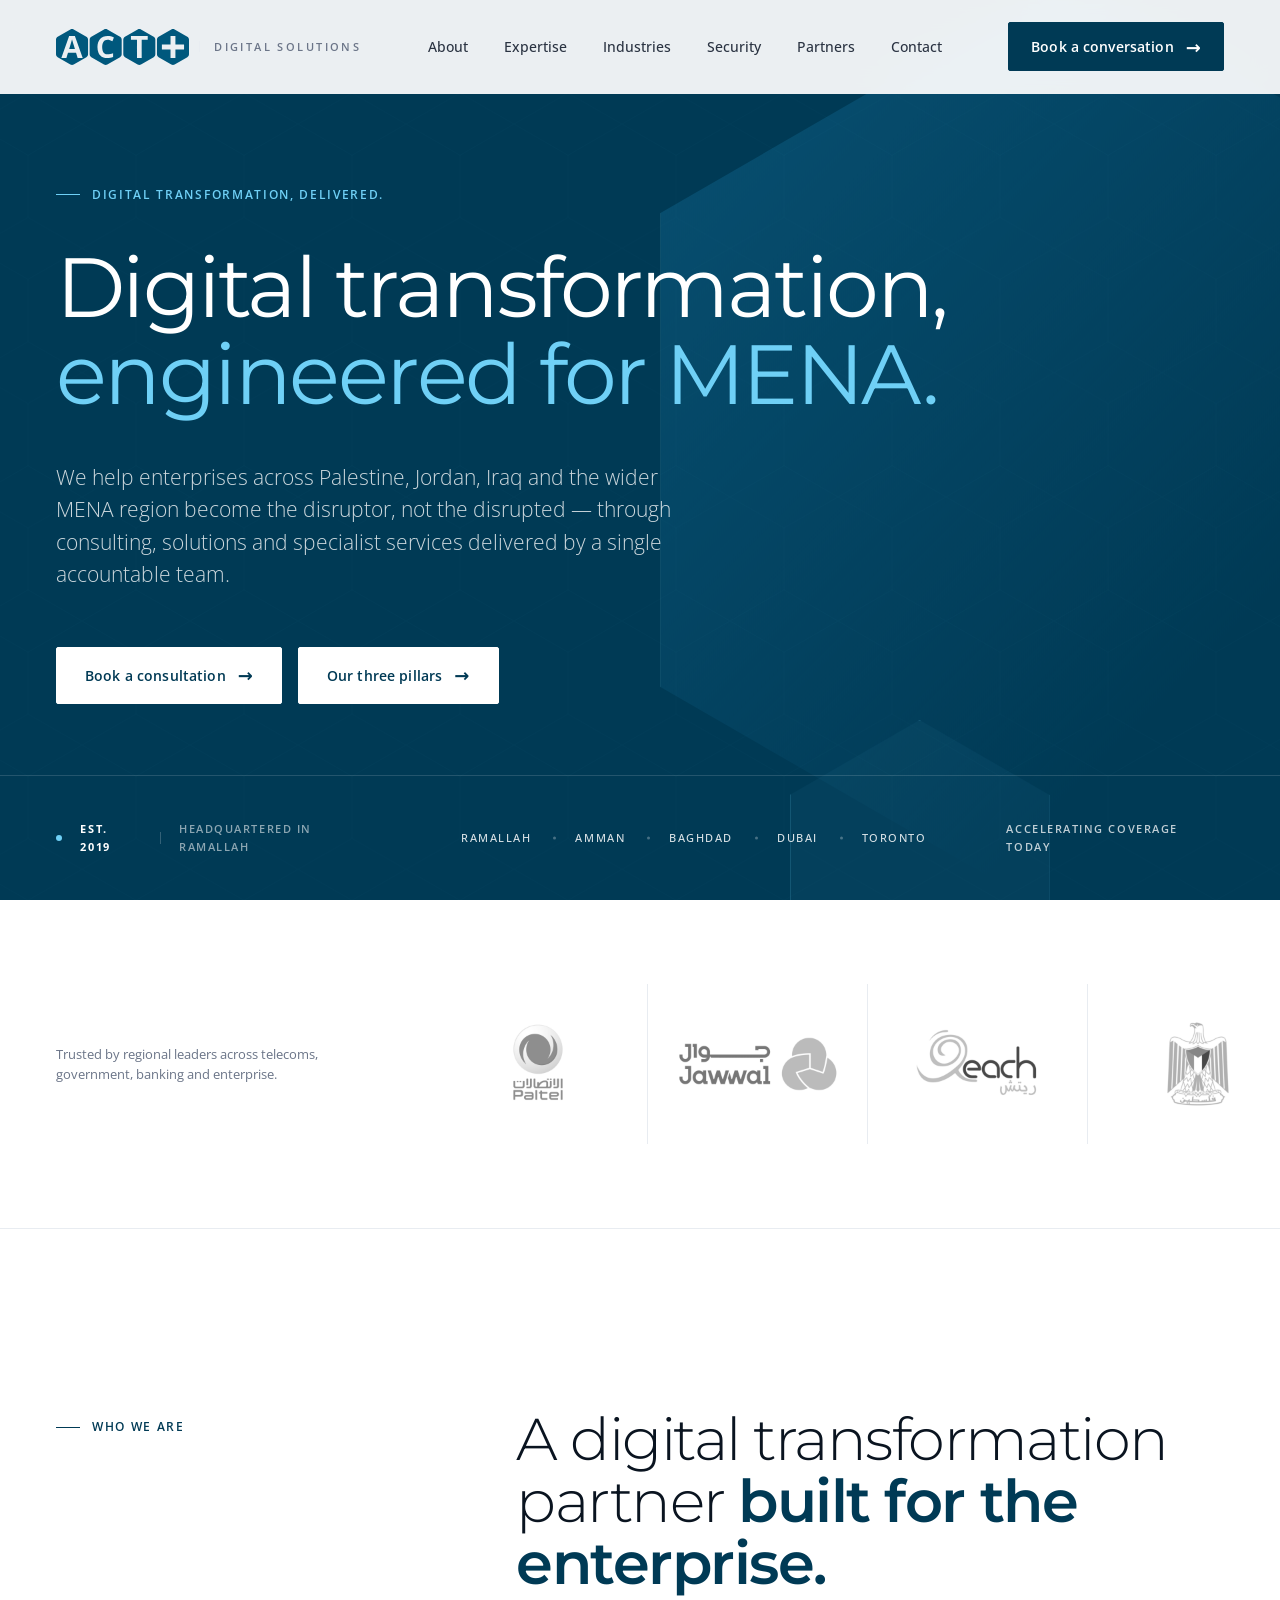
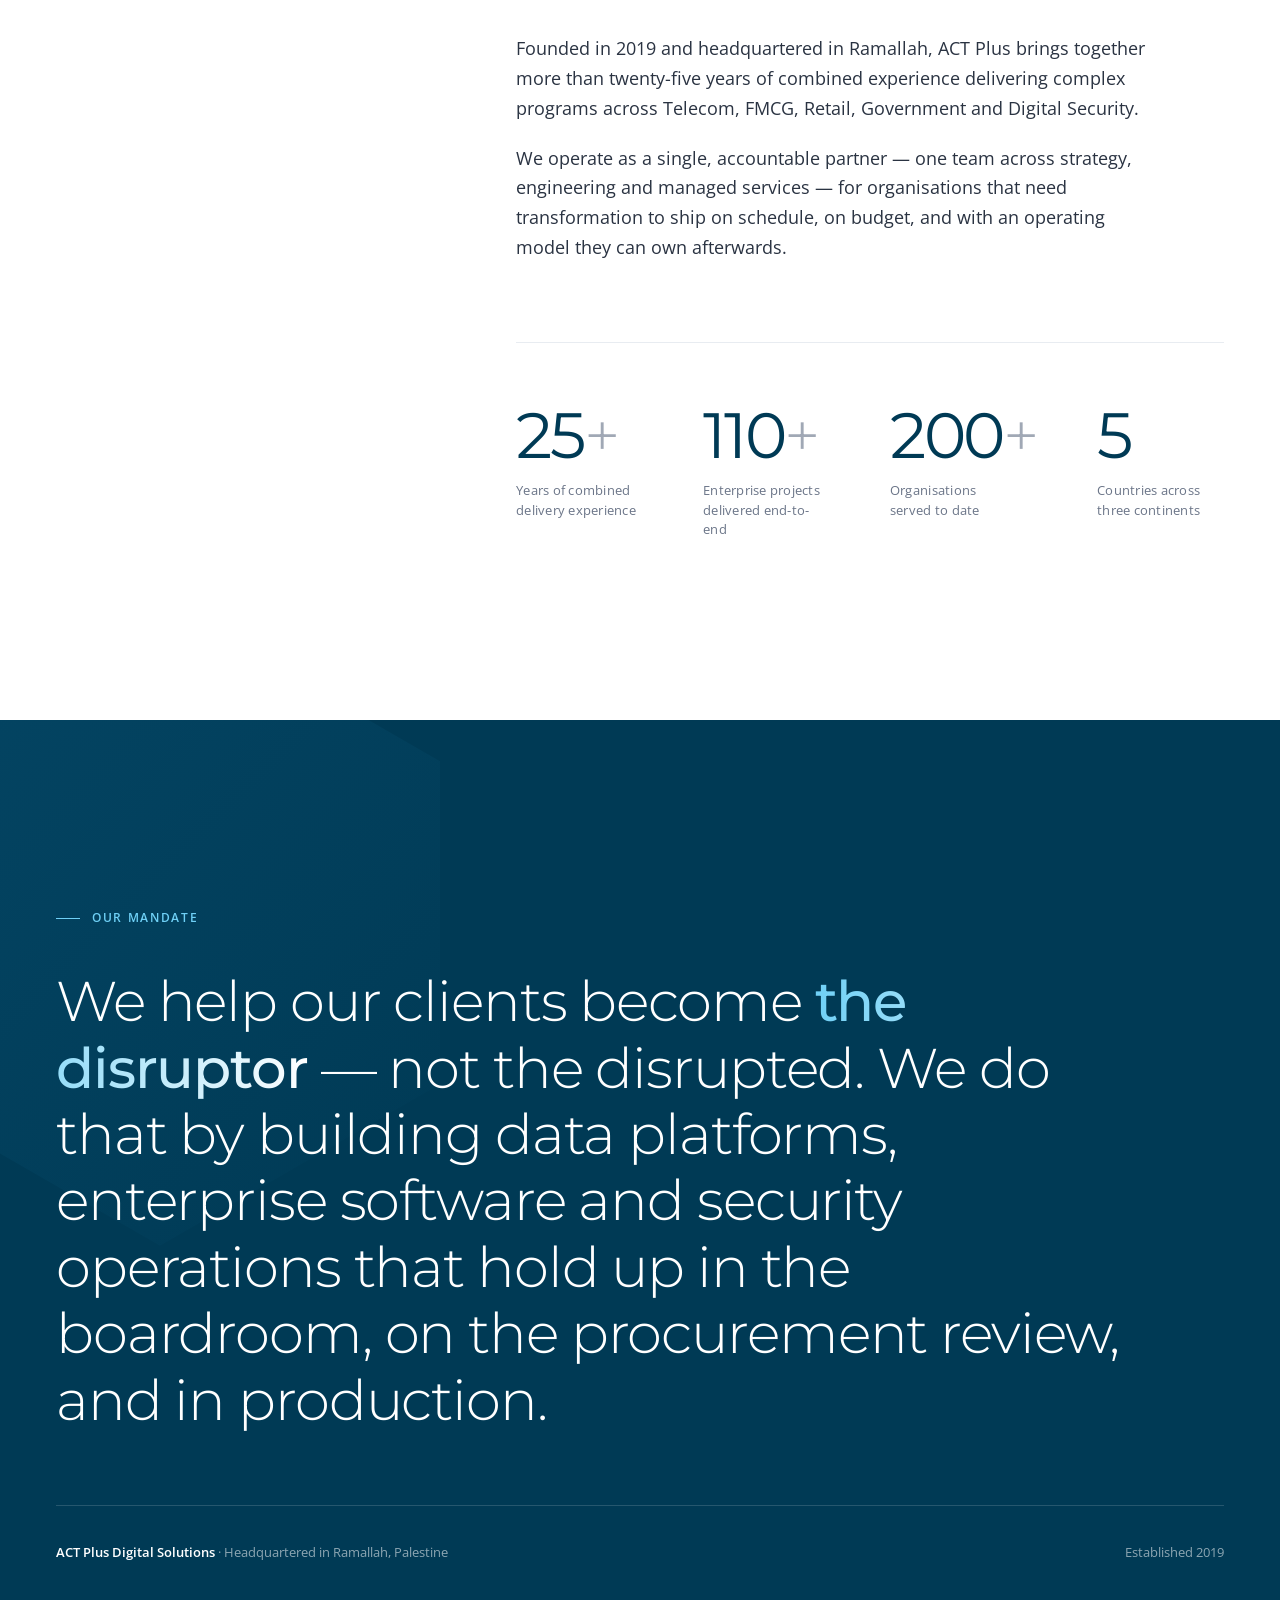
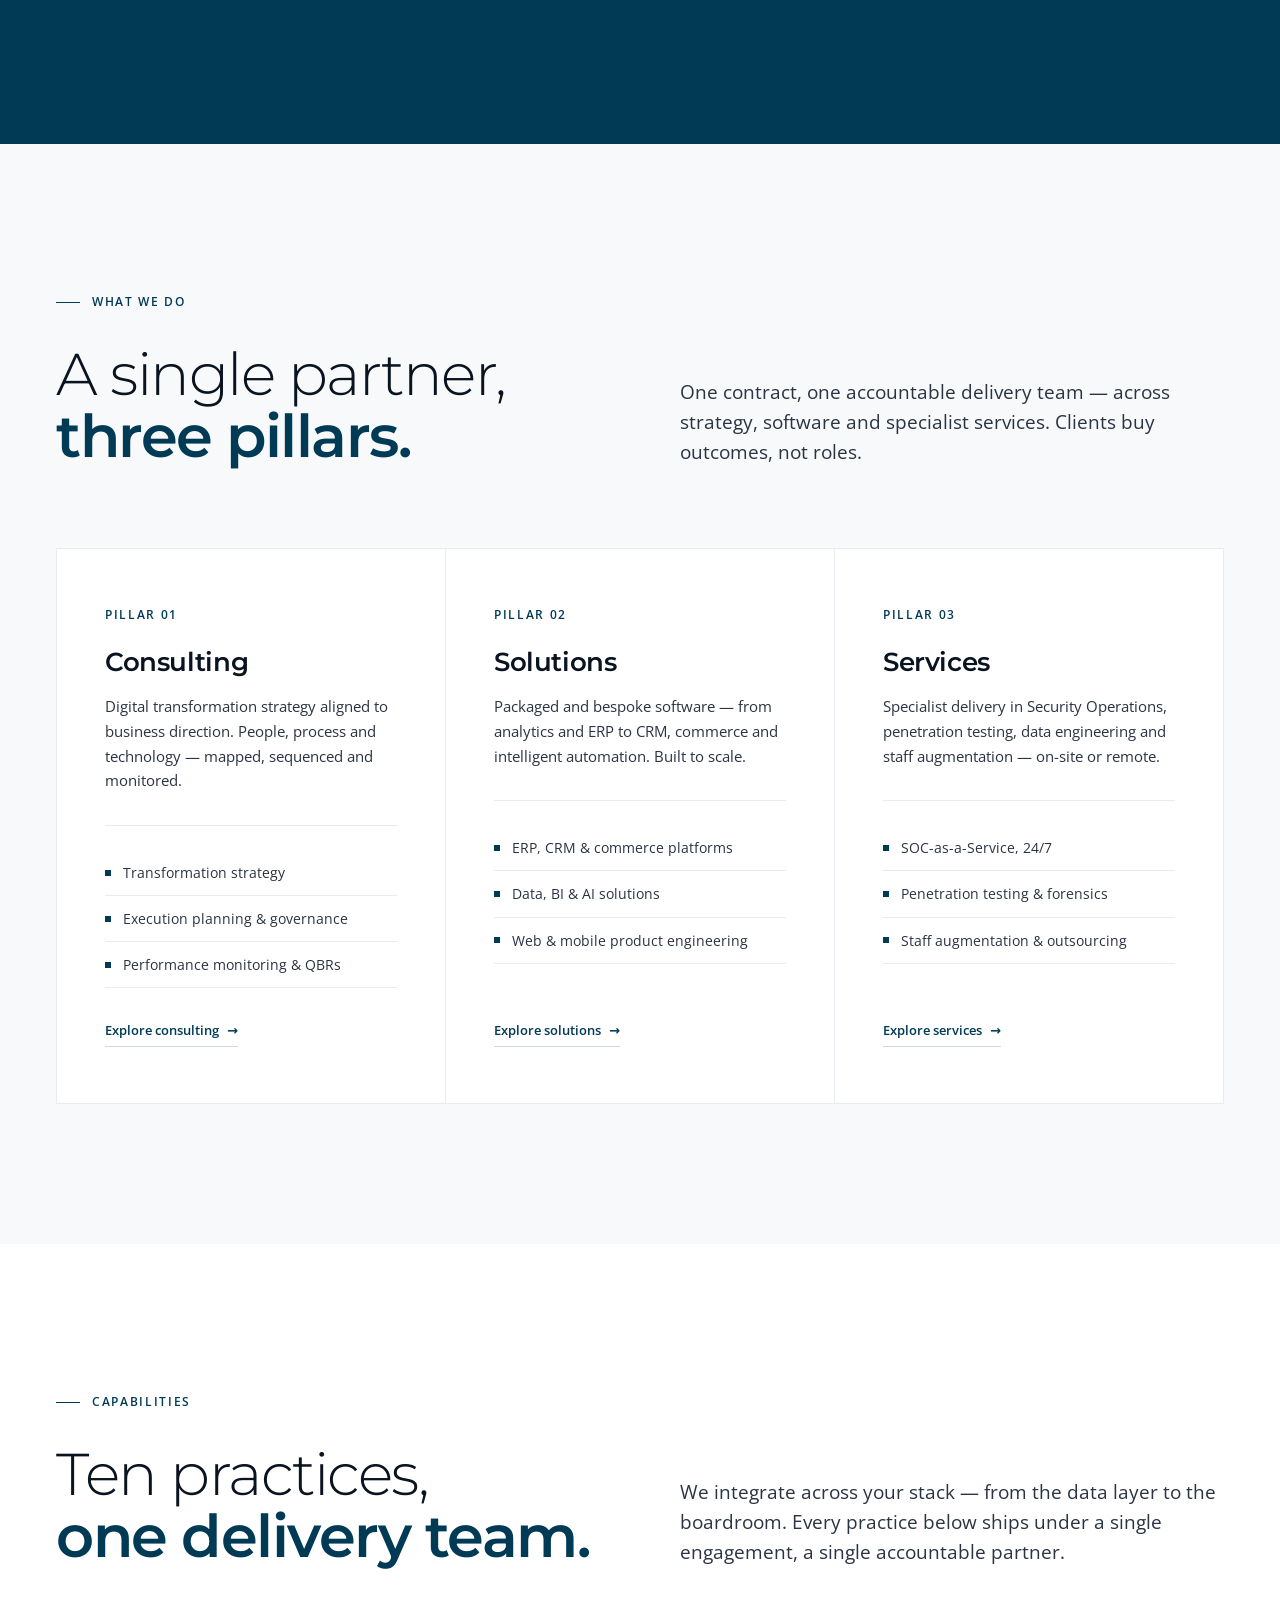
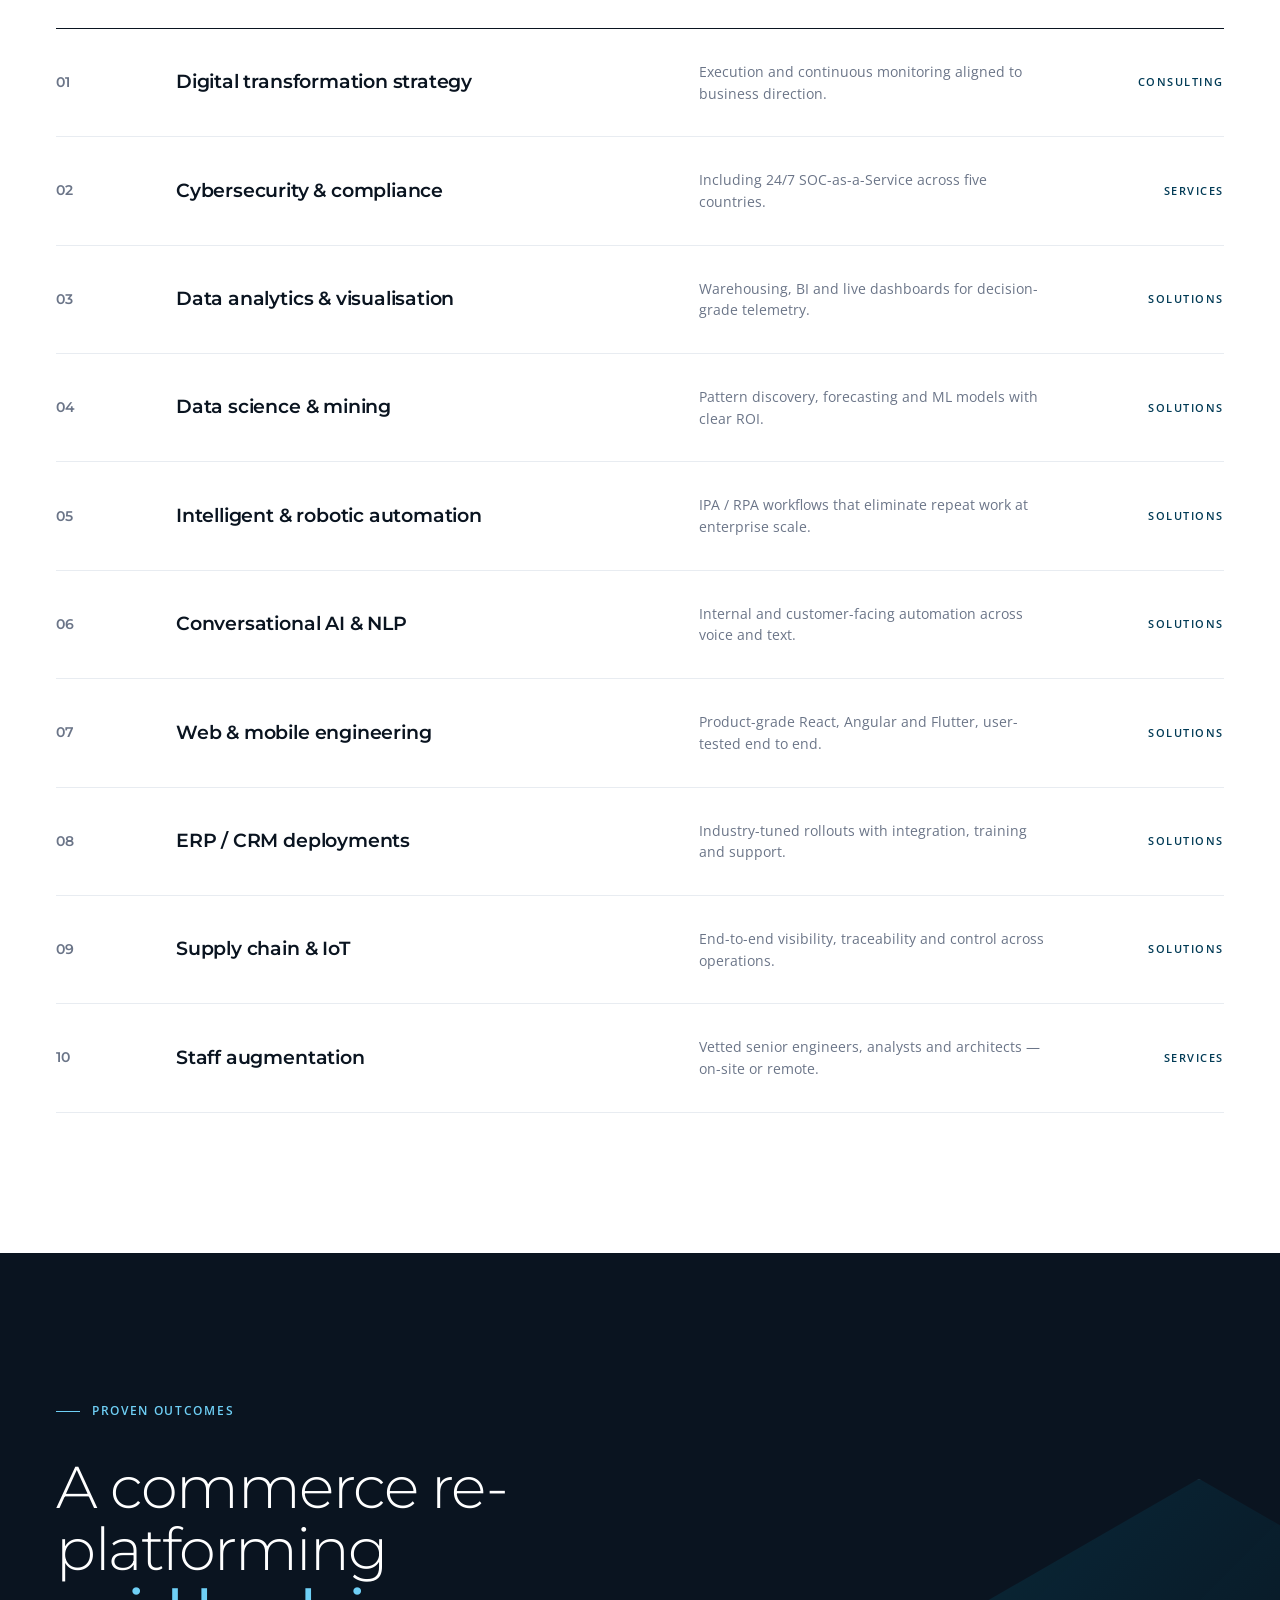
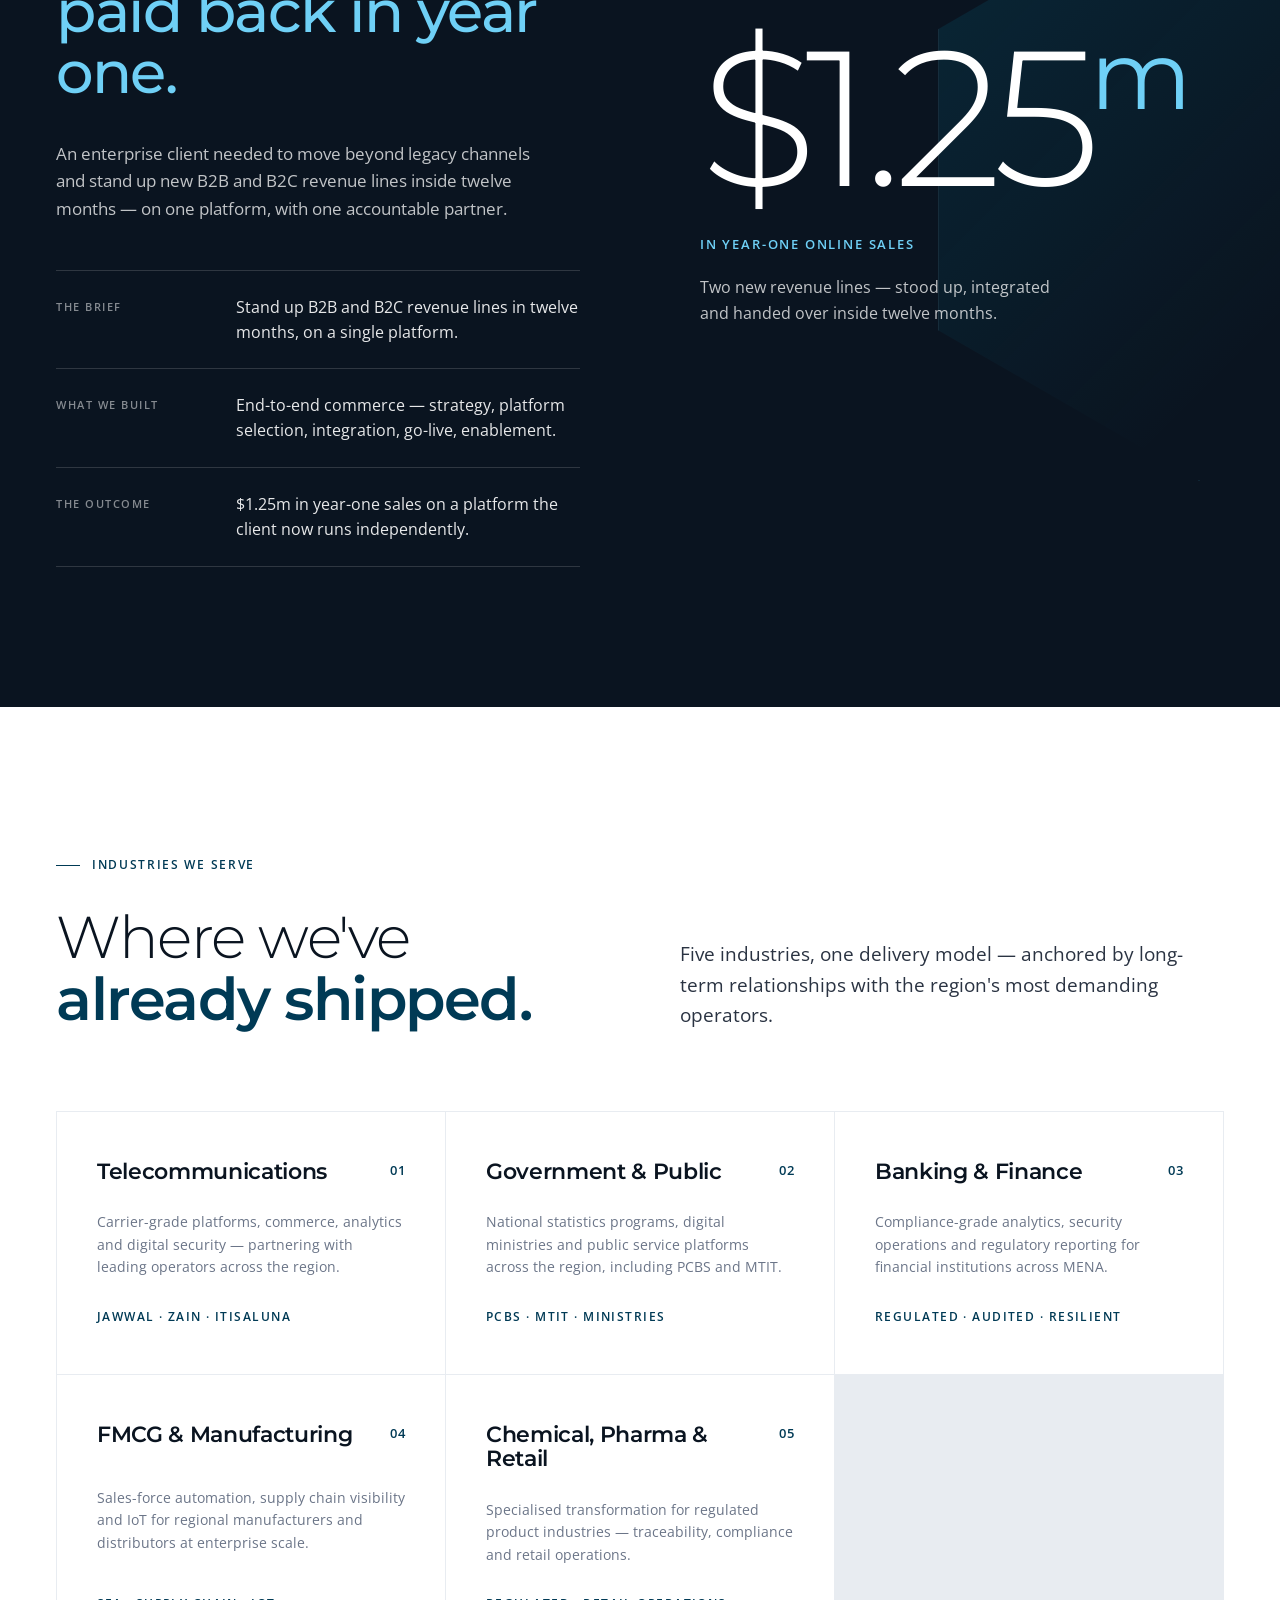
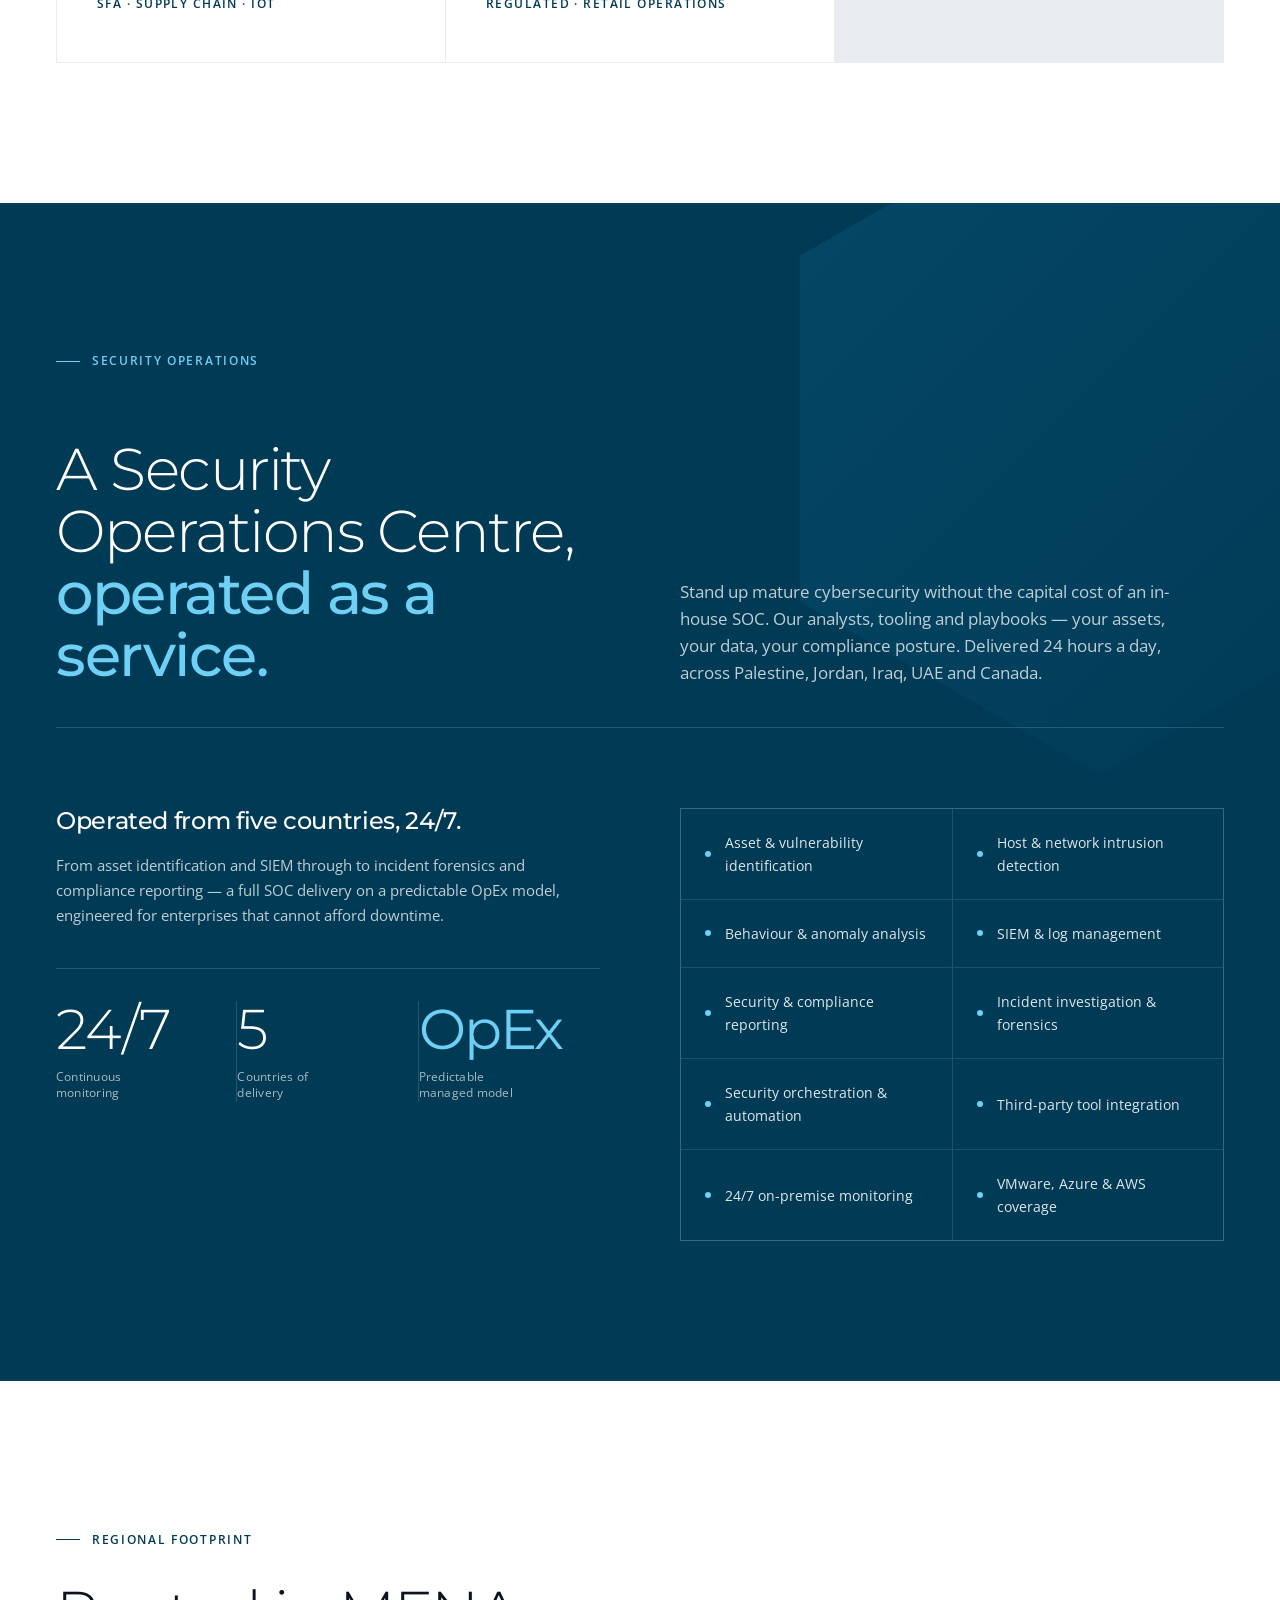
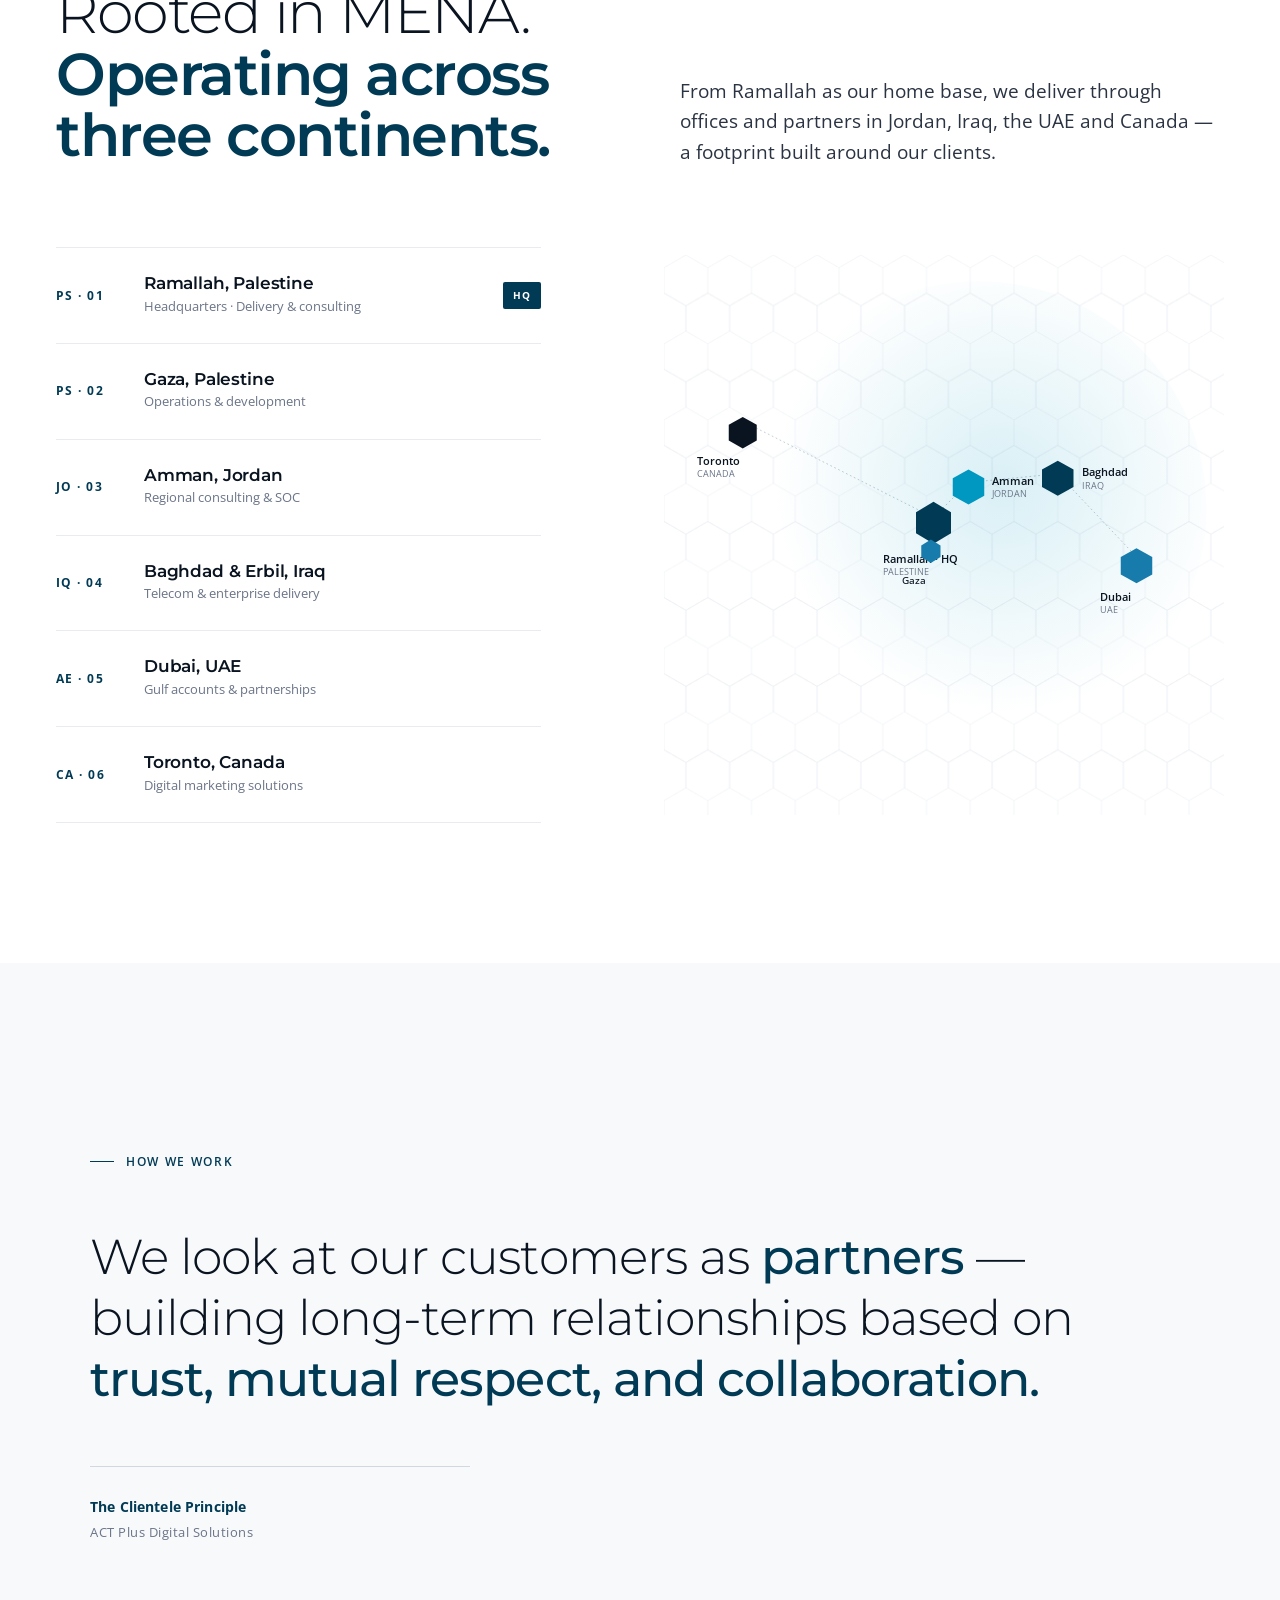
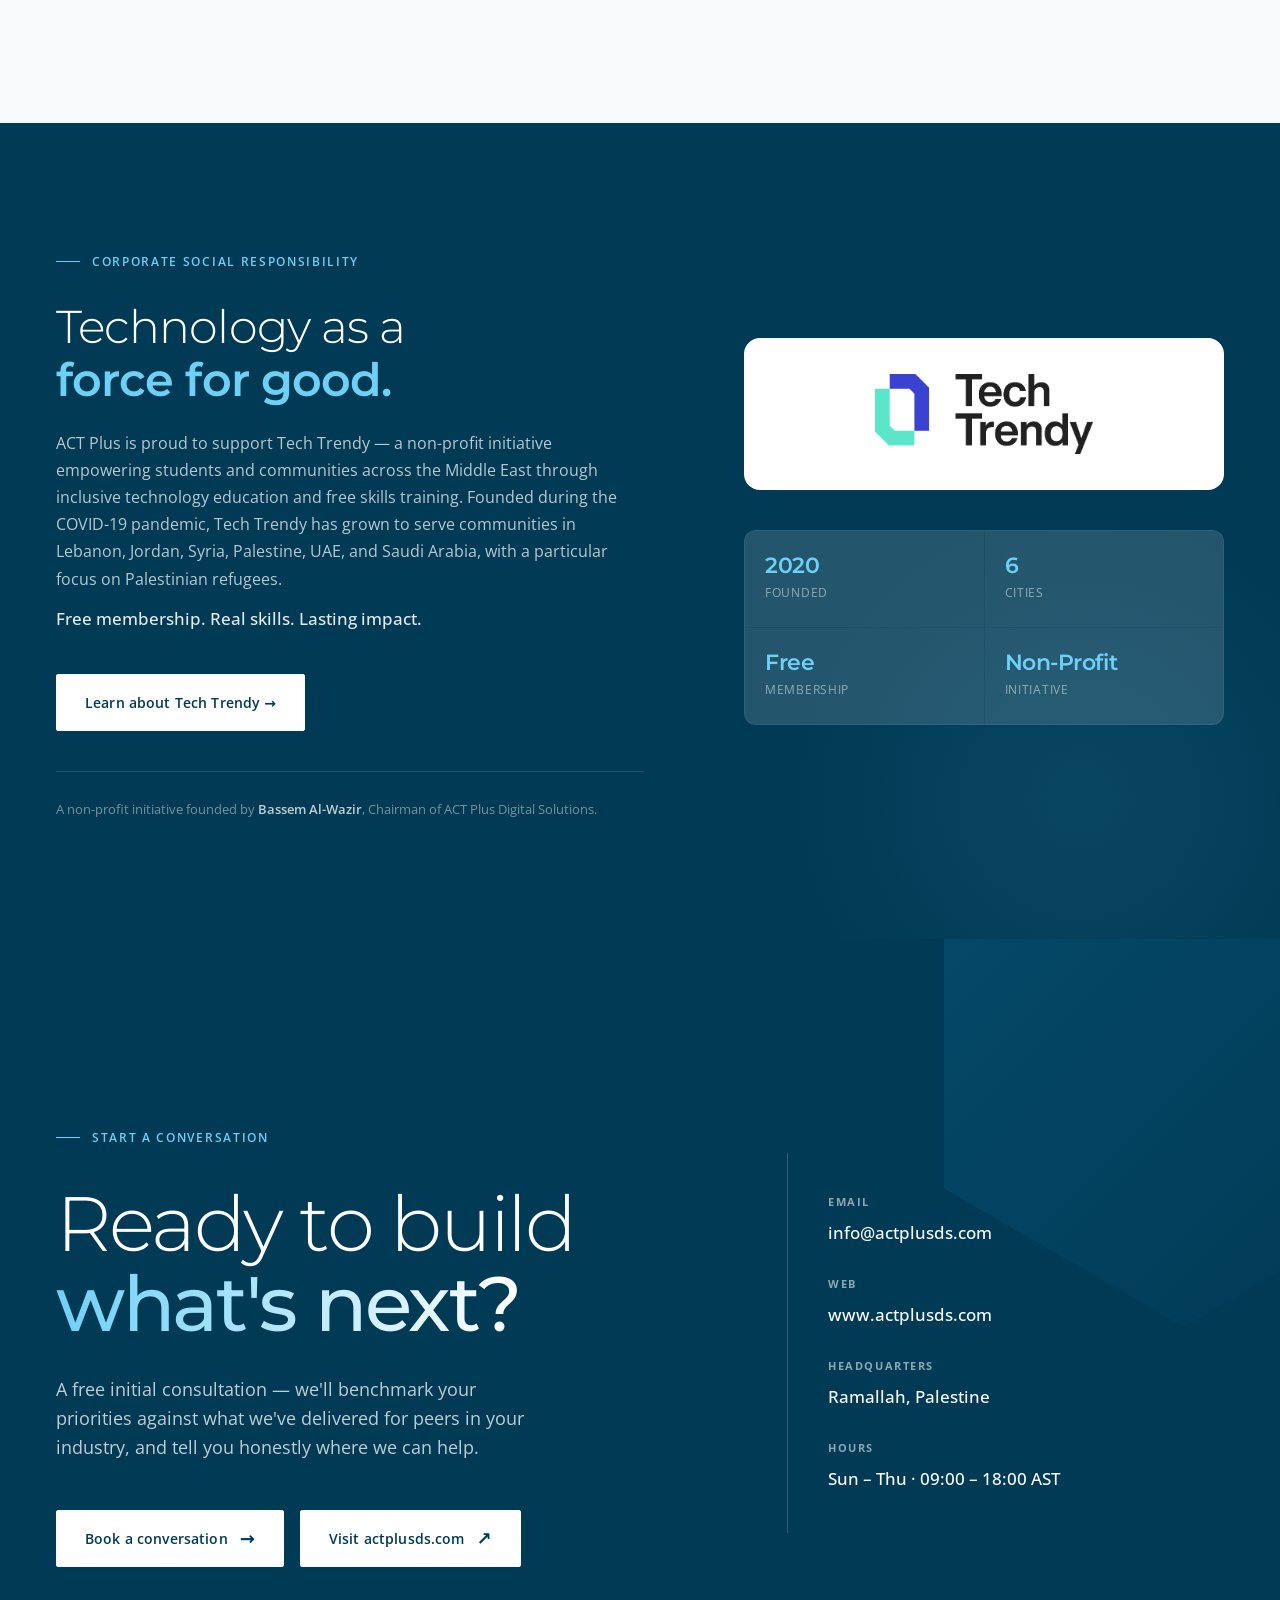
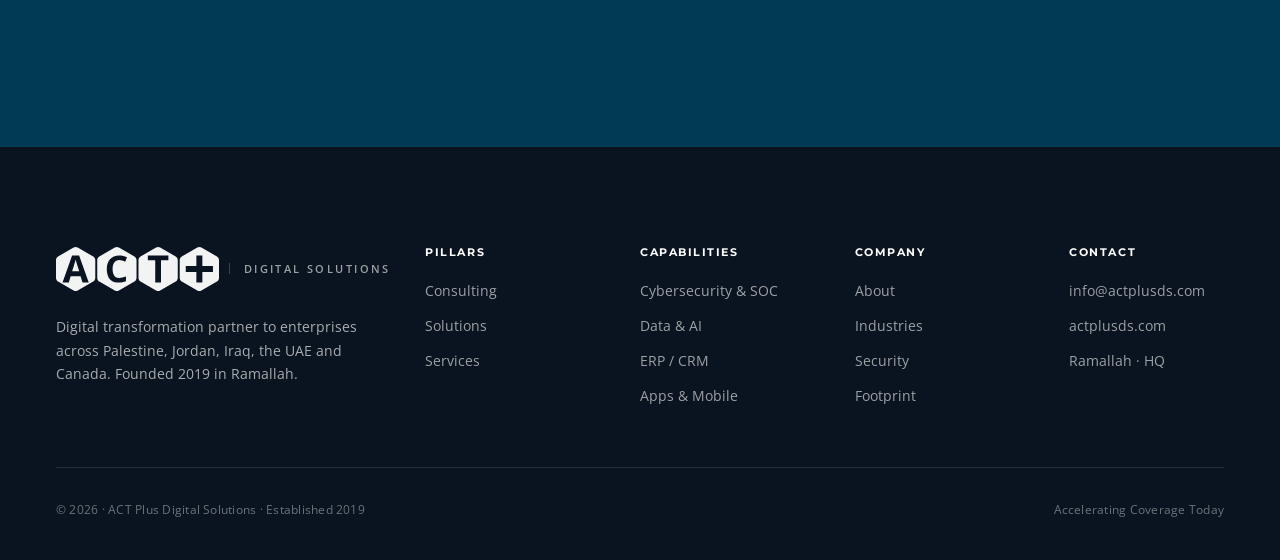
==== index.html @ f994882d "feat: client logos carousel overhaul + Tech Trendy CSR section - Replaced all SVG client logos with " ====
<!DOCTYPE html>
<html lang="en">
<head>
<meta charset="UTF-8" />
<meta name="viewport" content="width=device-width, initial-scale=1.0" />
<title>ACT Plus Digital Solutions — Enterprise Digital Transformation Partner | MENA</title>
<meta name="description" content="ACT Plus Digital Solutions is an enterprise digital transformation partner headquartered in Ramallah — delivering IT strategy, engineering, cybersecurity and managed services across Palestine, Jordan, Iraq, UAE and the wider MENA region." />
<meta name="keywords" content="digital transformation partner MENA, IT consulting Palestine, digital transformation UAE, digital transformation Jordan, IT consulting Middle East, software development Palestine, enterprise IT consulting MENA, cybersecurity SOC MENA, ACT Plus Digital Solutions, Ramallah IT company" />
<meta name="author" content="ACT Plus Digital Solutions" />
<meta name="robots" content="index, follow" />
<meta name="theme-color" content="#003A55" />
<meta name="geo.region" content="PS" />
<meta name="geo.placename" content="Ramallah, Palestine" />
<link rel="canonical" href="https://actplusds.com/" />
<link rel="alternate" hreflang="en" href="https://actplusds.com/" />

<!-- Open Graph -->
<meta property="og:type" content="website" />
<meta property="og:url" content="https://actplusds.com/" />
<meta property="og:site_name" content="ACT Plus Digital Solutions" />
<meta property="og:title" content="ACT Plus Digital Solutions — Enterprise Digital Transformation Partner" />
<meta property="og:description" content="One accountable partner for strategy, engineering and managed IT — serving enterprise clients across Palestine, Jordan, Iraq, UAE and MENA from our Ramallah headquarters." />
<meta property="og:image" content="https://actplusds.com/assets/act-plus-logo.png" />
<meta property="og:image:width" content="1200" />
<meta property="og:image:height" content="630" />
<meta property="og:locale" content="en_US" />

<!-- Twitter Card -->
<meta name="twitter:card" content="summary_large_image" />
<meta name="twitter:title" content="ACT Plus Digital Solutions — Enterprise Digital Transformation Partner" />
<meta name="twitter:description" content="One accountable partner for strategy, engineering and managed IT — serving enterprise clients across MENA from Ramallah." />
<meta name="twitter:image" content="https://actplusds.com/assets/act-plus-logo.png" />

<!-- Structured Data -->
<script type="application/ld+json">
{
  "@context": "https://schema.org",
  "@type": "Organization",
  "name": "ACT Plus Digital Solutions",
  "url": "https://actplusds.com",
  "logo": "https://actplusds.com/assets/act-plus-logo.png",
  "description": "Enterprise digital transformation partner headquartered in Ramallah, Palestine — delivering IT strategy, engineering, cybersecurity and managed services across MENA.",
  "foundingLocation": {
    "@type": "Place",
    "name": "Ramallah, Palestine"
  },
  "areaServed": ["Palestine", "Jordan", "Iraq", "United Arab Emirates", "Saudi Arabia", "Egypt", "MENA"],
  "address": {
    "@type": "PostalAddress",
    "addressLocality": "Ramallah",
    "addressCountry": "PS"
  },
  "contactPoint": {
    "@type": "ContactPoint",
    "contactType": "sales",
    "email": "info@actplusds.com"
  },
  "sameAs": [
    "https://www.linkedin.com/company/act-plus-digital-solutions"
  ]
}
</script>

<link rel="preconnect" href="https://fonts.googleapis.com">
<link rel="preconnect" href="https://fonts.gstatic.com" crossorigin>
<link rel="stylesheet" href="https://fonts.googleapis.com/css2?family=Open+Sans:ital,wght@0,300..700;1,300..700&family=Montserrat:wght@300;400;500;600;700&display=swap">
<style>
:root {
  /* ACT Plus palette — deep navy dominant */
  --deep-sea:    #003A55;   /* darker, more enterprise */
  --deep-sea-2:  #00587d;
  --majestic:    #177cac;
  --trust:       #0097c0;
  --innovate:    #6fd0f6;
  --midnight:    #0A1420;
  --green:       #66FF33;

  --ink:    #0A1420;
  --ink-2:  #2A3342;
  --ink-3:  #6B7588;
  --ink-4:  #A0A8B5;
  --line:   #E8ECF1;
  --line-2: #D2D8E0;
  --bg:     #FFFFFF;
  --bg-2:   #F7F9FB;

  --font-sans:    'Open Sans', -apple-system, system-ui, sans-serif;
  --font-display: 'Montserrat', 'Open Sans', sans-serif;

  --max-w: 1360px;
  --gutter: 56px;
  --ease: cubic-bezier(0.22, 1, 0.36, 1);
}

* { box-sizing: border-box; margin: 0; padding: 0; }
html { scroll-behavior: smooth; }
body {
  background: var(--bg); color: var(--ink);
  font-family: var(--font-sans); font-size: 16px; line-height: 1.65;
  -webkit-font-smoothing: antialiased; -moz-osx-font-smoothing: grayscale;
  overflow-x: hidden; font-weight: 400;
}
a { color: inherit; text-decoration: none; }
img { display: block; max-width: 100%; }
button { font: inherit; color: inherit; background: none; border: 0; cursor: pointer; }
::selection { background: var(--deep-sea); color: #fff; }

h1, h2, h3, h4, h5 {
  font-family: var(--font-display); color: var(--ink);
  letter-spacing: -0.02em; line-height: 1.08; font-weight: 500;
}
h1 { font-size: clamp(56px, 6.6vw, 104px); font-weight: 400; letter-spacing: -0.03em; line-height: 1.02; }
h2 { font-size: clamp(40px, 4.6vw, 72px); font-weight: 400; letter-spacing: -0.025em; line-height: 1.05; }
h3 { font-size: clamp(22px, 2vw, 30px); font-weight: 600; letter-spacing: -0.015em; }
h4 { font-size: 17px; font-weight: 600; letter-spacing: -0.01em; }
p { color: var(--ink-2); }

.lede { font-size: 19px; line-height: 1.6; color: var(--ink-2); font-weight: 400; max-width: 620px; }
.muted { color: var(--ink-3); }

.eyebrow {
  font-size: 12px; font-weight: 600; letter-spacing: 0.14em;
  text-transform: uppercase; color: var(--deep-sea);
  display: inline-flex; align-items: center; gap: 12px;
}
.eyebrow::before {
  content: ''; width: 24px; height: 1px; background: var(--deep-sea);
}

section { padding: 140px var(--gutter); }
.container { max-width: var(--max-w); margin: 0 auto; }
.rule { max-width: var(--max-w); margin: 0 auto; border-top: 1px solid var(--line); }

/* Hex utility — subtle accent only */
.hex { clip-path: polygon(50% 0%, 100% 25%, 100% 75%, 50% 100%, 0% 75%, 0% 25%); }

/* ============ BUTTONS ============ */
.btn {
  display: inline-flex; align-items: center; gap: 12px;
  padding: 16px 28px; font-size: 14px; font-weight: 600;
  background: var(--deep-sea); color: #fff;
  border: 1px solid var(--deep-sea);
  letter-spacing: 0.01em;
  white-space: nowrap; flex-shrink: 0;
  transition: all 280ms var(--ease);
  border-radius: 2px;
}
.btn:hover { background: var(--midnight); border-color: var(--midnight); }
.btn .ar { transition: transform 240ms var(--ease); font-size: 18px; line-height: 0; }
.btn:hover .ar { transform: translateX(4px); }

.btn-light { background: transparent; color: #fff; border-color: rgba(255,255,255,0.35); }
.btn-light:hover { background: #fff; color: var(--deep-sea); border-color: #fff; }

.btn-ghost { background: transparent; color: var(--ink); border-color: var(--line-2); }
.btn-ghost:hover { background: var(--ink); color: #fff; border-color: var(--ink); }

.link { font-size: 14px; font-weight: 600; color: var(--deep-sea); display: inline-flex; align-items: center; gap: 8px; border-bottom: 1px solid transparent; padding-bottom: 2px; transition: border-color 240ms; }
.link:hover { border-bottom-color: var(--deep-sea); }
.link .ar { transition: transform 240ms var(--ease); }
.link:hover .ar { transform: translateX(3px); }

/* ============ LOGO (full) ============ */
.logo { display: inline-flex; align-items: center; gap: 14px; text-decoration: none; }
.logo-full { height: 36px; width: auto; display: block; }
.logo-wordmark {
  font-family: 'Open Sans', sans-serif;
  font-size: 11px;
  font-weight: 600;
  letter-spacing: 0.22em;
  text-transform: uppercase;
  color: var(--ink-3);
  padding-left: 14px;
  border-left: 1px solid var(--line);
  line-height: 1;
  white-space: nowrap;
}
.logo-full--footer { height: 44px; filter: brightness(0) invert(1); opacity: 0.95; }
.logo-wordmark--footer { color: rgba(255,255,255,0.6); border-left-color: rgba(255,255,255,0.2); }

/* ============ HERO MEANING (brand line) ============ */
.hero-meaning {
  margin-top: 88px; padding-top: 32px;
  border-top: 1px solid rgba(255,255,255,0.15);
  display: grid; grid-template-columns: repeat(3, 1fr); gap: 48px;
  max-width: 980px;
}
.hm-col { display: flex; flex-direction: column; gap: 10px; }
.hm-k {
  font-family: var(--font-display); font-weight: 600;
  font-size: 22px; letter-spacing: -0.01em;
  color: var(--innovate);
}
.hm-v {
  font-size: 13px; line-height: 1.55;
  color: rgba(255,255,255,0.7);
}

/* ============ NAV ============ */
.nav {
  position: fixed; top: 0; inset-inline: 0; z-index: 100;
  padding: 22px var(--gutter);
  display: flex; align-items: center; justify-content: space-between;
  background: rgba(255,255,255,0.92);
  backdrop-filter: blur(14px) saturate(1.2);
  border-bottom: 1px solid transparent;
  transition: all 300ms var(--ease);
}
.nav.scrolled { border-bottom-color: var(--line); background: rgba(255,255,255,0.97); }
.logo { display: flex; align-items: center; gap: 10px; }
.logo-hex {
  width: 32px; height: 37px;
  background: var(--deep-sea); color: #fff;
  display: flex; align-items: center; justify-content: center;
  font-family: var(--font-display); font-weight: 700; font-size: 13px;
}
.logo-word { font-family: var(--font-display); font-weight: 700; font-size: 18px; letter-spacing: -0.015em; color: var(--ink); }
.logo-word em { font-style: normal; color: var(--trust); font-weight: 400; }
.nav-links { display: flex; align-items: center; gap: 36px; }
.nav-links a { font-size: 14px; color: var(--ink-2); font-weight: 500; position: relative; padding: 4px 0; transition: color 200ms; }
.nav-links a:hover { color: var(--deep-sea); }

/* ============ HERO ============ */
.hero {
  min-height: 100vh;
  padding: 160px var(--gutter) 180px;
  background: var(--deep-sea); color: #fff;
  position: relative; overflow: hidden;
  display: flex; flex-direction: column; justify-content: center;
}
.hero-bg { position: absolute; inset: 0; pointer-events: none; opacity: 0.6; }
.hero-hex-accent {
  position: absolute; right: -200px; top: 50%; transform: translateY(-50%);
  width: 820px; height: 947px;
  clip-path: polygon(50% 0%, 100% 25%, 100% 75%, 50% 100%, 0% 75%, 0% 25%);
  background: linear-gradient(135deg, rgba(23,124,172,0.35), rgba(0,88,125,0) 70%);
  border: 1px solid rgba(111,208,246,0.12);
}
.hero-hex-accent-2 {
  position: absolute; right: 18%; bottom: -120px;
  width: 260px; height: 300px;
  clip-path: polygon(50% 0%, 100% 25%, 100% 75%, 50% 100%, 0% 75%, 0% 25%);
  background: rgba(111,208,246,0.04);
  border: 1px solid rgba(111,208,246,0.15);
}
.hero-container {
  max-width: var(--max-w); margin: 0 auto; width: 100%;
  position: relative; z-index: 2;
}
.hero h1 { color: #fff; max-width: 1080px; }
.hero h1 em { font-style: normal; color: var(--innovate); font-weight: 400; }
.hero .eyebrow { color: var(--innovate); margin-bottom: 40px; }
.hero .eyebrow::before { background: var(--innovate); }

.hero-lede {
  margin-top: 44px;
  font-size: 21px; line-height: 1.55;
  color: rgba(255,255,255,0.8); max-width: 640px;
  font-weight: 300;
}
.hero-ctas { display: flex; gap: 16px; margin-top: 56px; flex-wrap: wrap; }
.hero-ctas .btn { background: #fff; color: var(--deep-sea); border-color: #fff; }
.hero-ctas .btn:hover { background: var(--innovate); color: var(--midnight); border-color: var(--innovate); }

.hero-footer {
  position: absolute; bottom: 0; left: 0; right: 0;
  padding: 44px var(--gutter);
  border-top: 1px solid rgba(255,255,255,0.14);
  display: grid; grid-template-columns: auto 1fr auto; gap: 80px; align-items: center;
  font-size: 12px; color: rgba(255,255,255,0.55);
  z-index: 2;
  letter-spacing: 0.02em;
}
.hero-footer .hf-est {
  display: flex; align-items: center; gap: 18px;
  text-transform: uppercase; letter-spacing: 0.14em; font-weight: 600;
  font-size: 11px;
}
.hero-footer .hf-est .dot { width: 6px; height: 6px; background: var(--innovate); border-radius: 50%; flex-shrink: 0; }
.hero-footer .hf-est strong { color: #fff; font-weight: 700; letter-spacing: 0.16em; }
.hero-footer .hf-est .sep { width: 1px; height: 12px; background: rgba(255,255,255,0.2); }
.hero-footer .hf-locs {
  display: flex; justify-content: center; gap: 44px; font-weight: 500;
  text-transform: uppercase; letter-spacing: 0.14em; font-size: 11px;
}
.hero-footer .hf-locs span { color: rgba(255,255,255,0.85); position: relative; }
.hero-footer .hf-locs span + span::before {
  content: ''; position: absolute; left: -22px; top: 50%;
  width: 3px; height: 3px; border-radius: 50%;
  background: rgba(255,255,255,0.28); transform: translateY(-50%);
}
.hero-footer .hf-tag {
  font-size: 11px; text-transform: uppercase; letter-spacing: 0.14em; font-weight: 600;
  color: rgba(255,255,255,0.75);
}

/* ============ PROOF STRIP (client logos carousel) ============ */
.proof { padding: 84px 0; background: var(--bg); border-bottom: 1px solid var(--line); overflow: hidden; }
.proof-inner { max-width: var(--max-w); margin: 0 auto; display: grid; grid-template-columns: 300px 1fr; gap: 72px; align-items: center; padding-left: var(--gutter); }
.proof-label { font-size: 13px; color: var(--ink-3); line-height: 1.55; }
.proof-track-wrap { position: relative; overflow: hidden; padding-right: var(--gutter); -webkit-mask-image: linear-gradient(90deg, transparent, #000 4%, #000 96%, transparent); mask-image: linear-gradient(90deg, transparent, #000 4%, #000 96%, transparent); }
.proof-track { display: flex; gap: 0; align-items: center; width: max-content; animation: proofScroll 50s linear infinite; }
.proof-track:hover { animation-play-state: paused; }
.proof-slot {
  flex-shrink: 0;
  display: flex; align-items: center; justify-content: center;
  width: 220px; height: 160px;
  border-right: 1px solid var(--line);
}
.proof-slot img {
  max-height: 100px; max-width: 160px;
  width: auto; object-fit: contain;
  filter: grayscale(1) opacity(0.72);
  transition: filter 350ms ease;
}
.proof-slot:hover img { filter: grayscale(0) opacity(1); }
@keyframes proofScroll {
  from { transform: translateX(0); }
  to   { transform: translateX(-50%); }
}
@media (prefers-reduced-motion: reduce) {
  .proof-track { animation: none; }
}

/* ============ TECH TRENDY CSR ============ */
.tt-csr {
  background: var(--deep-sea);
  padding: 120px var(--gutter);
  position: relative;
  overflow: hidden;
}
.tt-csr::before {
  content: ''; position: absolute; bottom: -160px; right: -100px;
  width: 600px; height: 600px; border-radius: 50%;
  background: radial-gradient(circle, rgba(111,208,246,0.08), transparent 70%);
  pointer-events: none;
}
.tt-inner {
  max-width: var(--max-w); margin: 0 auto;
  display: grid; grid-template-columns: 1fr 480px; gap: 100px; align-items: center;
}
.tt-eyebrow { color: var(--innovate); }
.tt-eyebrow::before { background: var(--innovate); }
.tt-headline {
  font-family: var(--font-display); font-weight: 300;
  font-size: clamp(32px, 3.6vw, 58px); line-height: 1.15;
  letter-spacing: -0.02em; color: #fff; margin-top: 28px;
}
.tt-headline strong { font-weight: 600; color: var(--innovate); }
.tt-body {
  margin-top: 24px; font-size: 16px; line-height: 1.7;
  color: rgba(255,255,255,0.72); max-width: 580px;
}
.tt-body + .tt-body { margin-top: 12px; color: rgba(255,255,255,0.9); font-weight: 500; font-size: 17px; }
.tt-actions { margin-top: 40px; }
.tt-btn { background: #fff; color: var(--deep-sea); border-color: #fff; }
.tt-btn:hover { background: var(--innovate); border-color: var(--innovate); color: var(--deep-sea); }
.tt-sig {
  margin-top: 40px; padding-top: 28px;
  border-top: 1px solid rgba(255,255,255,0.12);
  font-size: 13px; color: rgba(255,255,255,0.45); line-height: 1.5;
}
.tt-sig strong { color: rgba(255,255,255,0.75); font-weight: 600; }
.tt-right { display: flex; flex-direction: column; gap: 40px; }
.tt-logo-wrap {
  background: #fff; border-radius: 16px;
  padding: 36px 40px; display: flex; align-items: center; justify-content: center;
}
.tt-logo { max-height: 80px; width: auto; display: block; }
.tt-stats {
  display: grid; grid-template-columns: 1fr 1fr; gap: 1px;
  background: rgba(255,255,255,0.1); border: 1px solid rgba(255,255,255,0.1); border-radius: 12px; overflow: hidden;
}
.tt-stat {
  background: rgba(255,255,255,0.04);
  padding: 24px 20px; display: flex; flex-direction: column; gap: 6px;
}
.tt-stat-n { font-family: var(--font-display); font-size: 22px; font-weight: 600; color: var(--innovate); letter-spacing: -0.02em; line-height: 1; }
.tt-stat-l { font-size: 12px; color: rgba(255,255,255,0.5); letter-spacing: 0.06em; text-transform: uppercase; }
@media (max-width: 1080px) {
  .tt-inner { grid-template-columns: 1fr; gap: 56px; }
  .tt-right { flex-direction: row; align-items: flex-start; }
  .tt-logo-wrap { flex: 0 0 auto; }
  .tt-stats { flex: 1; }
}
@media (max-width: 640px) {
  .tt-right { flex-direction: column; }
}

/* ============ INTRO ============ */
.intro { padding: 180px var(--gutter); background: var(--bg); }
.intro-inner { max-width: var(--max-w); margin: 0 auto; display: grid; grid-template-columns: 340px 1fr; gap: 120px; }
.intro-eyebrow-col { position: sticky; top: 120px; height: fit-content; }
.intro h2 { font-weight: 300; }
.intro h2 strong { color: var(--deep-sea); font-weight: 600; }
.intro-body { margin-top: 40px; font-size: 18px; line-height: 1.65; color: var(--ink-2); max-width: 640px; }
.intro-body p + p { margin-top: 20px; }

.intro-stats {
  margin-top: 80px; padding-top: 60px; border-top: 1px solid var(--line);
  display: grid; grid-template-columns: repeat(4, 1fr); gap: 60px;
}
.istat .n { font-family: var(--font-display); font-weight: 400; font-size: 64px; letter-spacing: -0.035em; line-height: 1; color: var(--deep-sea); }
.istat .n em { font-style: normal; color: var(--ink-4); font-weight: 300; }
.istat .l { margin-top: 14px; font-size: 13px; color: var(--ink-3); letter-spacing: 0.02em; line-height: 1.5; }

/* ============ MANDATE — big statement ============ */
.mandate {
  padding: 180px var(--gutter);
  background: var(--deep-sea); color: #fff;
  position: relative; overflow: hidden;
}
.mandate::before {
  content: ''; position: absolute; top: -120px; left: -120px;
  width: 560px; height: 646px;
  clip-path: polygon(50% 0%, 100% 25%, 100% 75%, 50% 100%, 0% 75%, 0% 25%);
  background: linear-gradient(135deg, rgba(23,124,172,0.35), transparent);
  opacity: 0.5;
}
.mandate-inner { max-width: 1200px; margin: 0 auto; position: relative; z-index: 1; }
.mandate .eyebrow { color: var(--innovate); margin-bottom: 40px; }
.mandate .eyebrow::before { background: var(--innovate); }
.mandate h2 {
  color: #fff; font-weight: 300;
  font-size: clamp(36px, 4.4vw, 72px); max-width: 1100px;
  line-height: 1.18; letter-spacing: -0.02em;
}
.mandate h2 strong { font-weight: 500; background: linear-gradient(90deg, var(--innovate), #fff); -webkit-background-clip: text; background-clip: text; color: transparent; }
.mandate-sig { margin-top: 72px; padding-top: 36px; border-top: 1px solid rgba(255,255,255,0.15); display: flex; justify-content: space-between; align-items: center; font-size: 13px; color: rgba(255,255,255,0.55); }
.mandate-sig strong { color: #fff; font-weight: 600; }

/* ============ PILLARS ============ */
.pillars { background: var(--bg-2); }
.pillars-head { max-width: var(--max-w); margin: 0 auto 80px; display: grid; grid-template-columns: 1fr 1fr; gap: 80px; align-items: end; }
.pillars-head h2 { font-weight: 300; }
.pillars-head h2 strong { color: var(--deep-sea); font-weight: 600; }
.pillars-grid {
  max-width: var(--max-w); margin: 0 auto;
  display: grid; grid-template-columns: repeat(3, 1fr); gap: 1px;
  background: var(--line); border: 1px solid var(--line);
}
.pillar { background: #fff; padding: 56px 48px; position: relative; transition: background 360ms var(--ease); min-height: 500px; display: flex; flex-direction: column; }
.pillar:hover { background: var(--deep-sea); color: #fff; }
.pillar:hover h3, .pillar:hover .p-eyebrow { color: #fff; }
.pillar:hover p { color: rgba(255,255,255,0.75); }
.pillar:hover .p-list li { color: rgba(255,255,255,0.85); border-color: rgba(255,255,255,0.18); }
.pillar:hover .p-list li::before { background: var(--innovate); }
.pillar:hover .p-more { color: var(--innovate); border-color: var(--innovate); }

.p-eyebrow { font-size: 12px; font-weight: 600; letter-spacing: 0.14em; text-transform: uppercase; color: var(--deep-sea); transition: color 320ms; }
.pillar h3 { margin-top: 24px; margin-bottom: 18px; transition: color 320ms; }
.pillar > p { font-size: 15px; line-height: 1.65; color: var(--ink-2); max-width: 340px; transition: color 320ms; }
.p-list { list-style: none; margin-top: 32px; padding-top: 24px; border-top: 1px solid var(--line); flex: 1; transition: border-color 320ms; }
.p-list li { font-size: 14px; padding: 11px 0 11px 18px; border-bottom: 1px solid var(--line); position: relative; color: var(--ink-2); transition: color 320ms, border-color 320ms; }
.p-list li::before { content:''; position: absolute; left: 0; top: 50%; transform: translateY(-50%); width: 6px; height: 6px; background: var(--deep-sea); transition: background 320ms; }
.p-more { display: inline-flex; align-items: center; gap: 8px; margin-top: 32px; font-size: 13px; font-weight: 600; color: var(--deep-sea); padding-bottom: 4px; border-bottom: 1px solid var(--line-2); transition: color 320ms, border-color 320ms; width: fit-content; }

/* ============ CAPABILITIES TABLE — understated =========== */
.caps { background: var(--bg); }
.caps-head { max-width: var(--max-w); margin: 0 auto 60px; display: grid; grid-template-columns: 1fr 1fr; gap: 80px; align-items: end; }
.caps-head h2 { font-weight: 300; }
.caps-head h2 strong { color: var(--deep-sea); font-weight: 600; }
.caps-table { max-width: var(--max-w); margin: 0 auto; border-top: 1px solid var(--ink); }
.cap-row { display: grid; grid-template-columns: 80px 1.4fr 1fr 140px; gap: 40px; padding: 32px 0; border-bottom: 1px solid var(--line); align-items: center; transition: padding 320ms var(--ease); cursor: pointer; }
.cap-row:hover { padding-inline: 16px; background: var(--bg-2); }
.cap-row .n { font-family: var(--font-display); font-size: 14px; font-weight: 600; color: var(--ink-3); letter-spacing: 0.02em; }
.cap-row h4 { font-size: 19px; font-weight: 600; color: var(--ink); }
.cap-row .d { font-size: 14px; color: var(--ink-3); line-height: 1.55; }
.cap-row .t { font-size: 11px; font-weight: 600; letter-spacing: 0.14em; text-transform: uppercase; color: var(--deep-sea); text-align: right; }

/* ============ OUTCOME / ROI =========== */
.outcome { background: var(--midnight); color: #fff; position: relative; overflow: hidden; }
.outcome::before {
  content: ''; position: absolute; top: 50%; right: -180px; transform: translateY(-50%);
  width: 520px; height: 600px;
  clip-path: polygon(50% 0%, 100% 25%, 100% 75%, 50% 100%, 0% 75%, 0% 25%);
  background: linear-gradient(135deg, rgba(0,151,192,0.15), transparent 70%);
  border: 1px solid rgba(111,208,246,0.12);
}
.outcome-inner { max-width: var(--max-w); margin: 0 auto; display: grid; grid-template-columns: 1fr 1fr; gap: 120px; align-items: center; position: relative; z-index: 1; }
.outcome h2 { color: #fff; font-weight: 300; }
.outcome h2 strong { color: var(--innovate); font-weight: 500; }
.outcome .eyebrow { color: var(--innovate); margin-bottom: 36px; }
.outcome .eyebrow::before { background: var(--innovate); }
.outcome-body { color: rgba(255,255,255,0.75); max-width: 480px; margin-top: 36px; font-size: 17px; line-height: 1.6; }

.outcome-stages { margin-top: 48px; }
.outcome-stage { display: grid; grid-template-columns: 140px 1fr; gap: 40px; padding: 24px 0; border-top: 1px solid rgba(255,255,255,0.15); align-items: start; }
.outcome-stage:last-child { border-bottom: 1px solid rgba(255,255,255,0.15); }
.outcome-stage .l { font-size: 11px; font-weight: 600; letter-spacing: 0.14em; text-transform: uppercase; color: rgba(255,255,255,0.5); padding-top: 3px; }
.outcome-stage .v { font-size: 16px; color: rgba(255,255,255,0.9); line-height: 1.55; }

.outcome-figure { position: relative; }
.outcome-big {
  font-family: var(--font-display); font-weight: 300;
  font-size: clamp(140px, 15vw, 240px); line-height: 0.88; letter-spacing: -0.05em;
  color: #fff;
}
.outcome-big em { font-style: normal; color: var(--innovate); font-weight: 400; font-size: 0.5em; vertical-align: top; }
.outcome-caption { font-size: 13px; letter-spacing: 0.14em; text-transform: uppercase; font-weight: 600; color: var(--innovate); margin-top: 32px; }
.outcome-desc { font-size: 16px; color: rgba(255,255,255,0.75); margin-top: 20px; line-height: 1.6; max-width: 380px; }

/* ============ INDUSTRIES =========== */
.industries { background: var(--bg); }
.industries-head { max-width: var(--max-w); margin: 0 auto 80px; display: grid; grid-template-columns: 1fr 1fr; gap: 80px; align-items: end; }
.industries-head h2 { font-weight: 300; }
.industries-head h2 strong { color: var(--deep-sea); font-weight: 600; }
.ind-grid { max-width: var(--max-w); margin: 0 auto; display: grid; grid-template-columns: repeat(3, 1fr); gap: 1px; background: var(--line); border: 1px solid var(--line); }
.ind { background: #fff; padding: 48px 40px; transition: background 320ms; min-height: 260px; display: flex; flex-direction: column; justify-content: space-between; gap: 28px; }
.ind:hover { background: var(--bg-2); }
.ind .top { display: flex; justify-content: space-between; align-items: flex-start; gap: 20px; }
.ind h4 { font-size: 22px; font-weight: 600; letter-spacing: -0.015em; }
.ind .num { font-size: 13px; font-weight: 600; color: var(--deep-sea); letter-spacing: 0.02em; }
.ind p { font-size: 14px; color: var(--ink-3); line-height: 1.6; }
.ind .tag { font-size: 12px; font-weight: 600; letter-spacing: 0.12em; text-transform: uppercase; color: var(--deep-sea); }

/* ============ SOC =========== */
.soc { background: var(--deep-sea); color: #fff; position: relative; overflow: hidden; }
.soc::before {
  content: ''; position: absolute; top: -120px; right: -120px;
  width: 600px; height: 692px;
  clip-path: polygon(50% 0%, 100% 25%, 100% 75%, 50% 100%, 0% 75%, 0% 25%);
  background: linear-gradient(135deg, rgba(23,124,172,0.3), transparent);
  opacity: 0.7;
}
.soc-head { max-width: var(--max-w); margin: 0 auto 80px; display: grid; grid-template-columns: 1fr 1fr; gap: 80px; align-items: end; position: relative; z-index: 1; padding-bottom: 40px; border-bottom: 1px solid rgba(255,255,255,0.15); }
.soc .eyebrow { color: var(--innovate); margin-bottom: 36px; }
.soc .eyebrow::before { background: var(--innovate); }
.soc h2 { color: #fff; font-weight: 300; }
.soc h2 strong { color: var(--innovate); font-weight: 500; }
.soc-intro { color: rgba(255,255,255,0.75); font-size: 17px; line-height: 1.6; max-width: 520px; }

.soc-grid { max-width: var(--max-w); margin: 0 auto; display: grid; grid-template-columns: 1fr 1fr; gap: 80px; position: relative; z-index: 1; }
.soc-stats { display: grid; grid-template-columns: repeat(3, 1fr); gap: 0; border-top: 1px solid rgba(255,255,255,0.15); padding-top: 32px; margin-top: 40px; }
.soc-stat { padding-right: 24px; border-right: 1px solid rgba(255,255,255,0.15); }
.soc-stat:last-child { border-right: 0; }
.soc-stat .n { font-family: var(--font-display); font-weight: 300; font-size: 56px; letter-spacing: -0.035em; line-height: 1; }
.soc-stat .n em { font-style: normal; color: var(--innovate); font-weight: 400; }
.soc-stat .l { font-size: 12px; color: rgba(255,255,255,0.65); margin-top: 12px; letter-spacing: 0.02em; line-height: 1.4; }

.soc-caps { display: grid; grid-template-columns: 1fr 1fr; gap: 1px; background: rgba(255,255,255,0.12); border: 1px solid rgba(255,255,255,0.12); }
.soc-cap { background: var(--deep-sea); padding: 22px 24px; display: flex; align-items: center; gap: 14px; font-size: 14px; color: rgba(255,255,255,0.88); transition: background 260ms; }
.soc-cap:hover { background: #00486a; }
.soc-cap .dot { width: 6px; height: 6px; background: var(--innovate); flex-shrink: 0; border-radius: 50%; }

/* ============ FOOTPRINT =========== */
.footprint { background: var(--bg); }
.fp-head { max-width: var(--max-w); margin: 0 auto 80px; display: grid; grid-template-columns: 1fr 1fr; gap: 80px; align-items: end; }
.fp-head h2 { font-weight: 300; }
.fp-head h2 strong { color: var(--deep-sea); font-weight: 600; }
.fp-grid { max-width: var(--max-w); margin: 0 auto; display: grid; grid-template-columns: 1fr 1.2fr; gap: 100px; align-items: center; }
.fp-offices { display: flex; flex-direction: column; }
.fp-office { display: grid; grid-template-columns: 60px 1fr auto; gap: 28px; padding: 26px 0; border-bottom: 1px solid var(--line); align-items: center; transition: padding 300ms var(--ease); }
.fp-office:first-child { border-top: 1px solid var(--line); }
.fp-office:hover { padding-left: 12px; }
.fp-office .code { font-size: 12px; font-weight: 700; letter-spacing: 0.12em; color: var(--deep-sea); }
.fp-office h4 { font-size: 17px; font-weight: 600; }
.fp-office .role { font-size: 13px; color: var(--ink-3); margin-top: 3px; }
.fp-office .hq { font-size: 10px; font-weight: 700; letter-spacing: 0.14em; color: #fff; background: var(--deep-sea); padding: 5px 10px; border-radius: 2px; }

.fp-map svg { width: 100%; max-width: 560px; aspect-ratio: 1; height: auto; margin-left: auto; display: block; }

/* ============ QUOTE / PHILOSOPHY =========== */
.quote { background: var(--bg-2); padding: 180px var(--gutter); }
.quote-inner { max-width: 1100px; margin: 0 auto; }
.quote .eyebrow { margin-bottom: 56px; }
.quote blockquote {
  font-family: var(--font-display); font-weight: 300;
  font-size: clamp(32px, 3.8vw, 56px); line-height: 1.25; letter-spacing: -0.02em;
  color: var(--ink); max-width: 1000px;
}
.quote blockquote em { font-style: normal; color: var(--deep-sea); font-weight: 500; }
.quote cite {
  display: block; margin-top: 56px; padding-top: 28px;
  font-size: 13px; letter-spacing: 0.04em;
  color: var(--ink-3); font-style: normal;
  border-top: 1px solid var(--line-2); max-width: 380px;
}
.quote cite strong { color: var(--deep-sea); font-weight: 700; display: block; margin-bottom: 4px; font-size: 14px; letter-spacing: 0.01em; }

/* ============ CTA =========== */
.cta { background: var(--deep-sea); color: #fff; padding: 180px var(--gutter); position: relative; overflow: hidden; }
.cta::before {
  content: ''; position: absolute; top: 0; right: 0;
  width: 480px; height: 554px;
  clip-path: polygon(50% 0%, 100% 25%, 100% 75%, 50% 100%, 0% 75%, 0% 25%);
  background: linear-gradient(135deg, rgba(23,124,172,0.25), transparent);
  transform: translate(30%, -30%);
}
.cta-inner { max-width: var(--max-w); margin: 0 auto; position: relative; z-index: 1; }
.cta-grid { display: grid; grid-template-columns: 1.4fr 1fr; gap: 120px; align-items: center; }
.cta h2 { color: #fff; font-weight: 300; font-size: clamp(48px, 6vw, 92px); letter-spacing: -0.03em; line-height: 1.04; }
.cta h2 strong { font-weight: 500; background: linear-gradient(90deg, var(--innovate), #fff); -webkit-background-clip: text; background-clip: text; color: transparent; }
.cta .eyebrow { color: var(--innovate); margin-bottom: 36px; }
.cta .eyebrow::before { background: var(--innovate); }
.cta p { color: rgba(255,255,255,0.75); font-size: 18px; max-width: 480px; margin-top: 32px; line-height: 1.6; }
.cta-ctas { display: flex; gap: 16px; margin-top: 48px; flex-wrap: wrap; }
.cta-ctas .btn { background: #fff; color: var(--deep-sea); border-color: #fff; }
.cta-ctas .btn:hover { background: var(--innovate); color: var(--midnight); border-color: var(--innovate); }

.cta-contact { display: flex; flex-direction: column; gap: 28px; padding: 40px 0; border-left: 1px solid rgba(255,255,255,0.18); padding-left: 40px; }
.cta-contact-row .l { font-size: 11px; font-weight: 700; letter-spacing: 0.14em; text-transform: uppercase; color: rgba(255,255,255,0.55); margin-bottom: 8px; }
.cta-contact-row .v { font-size: 17px; color: #fff; font-weight: 500; }
.cta-contact-row .v a:hover { color: var(--innovate); }

/* ============ FOOTER =========== */
.footer { background: var(--midnight); color: rgba(255,255,255,0.7); padding: 100px var(--gutter) 40px; }
.footer-grid { max-width: var(--max-w); margin: 0 auto; display: grid; grid-template-columns: 2fr 1fr 1fr 1fr 1fr; gap: 60px; padding-bottom: 60px; border-bottom: 1px solid rgba(255,255,255,0.1); }
.footer h5 { font-size: 11px; font-weight: 700; letter-spacing: 0.14em; text-transform: uppercase; color: #fff; margin-bottom: 20px; }
.footer ul { list-style: none; display: flex; flex-direction: column; gap: 12px; }
.footer ul a, .footer ul li { font-size: 14px; color: rgba(255,255,255,0.6); font-weight: 400; }
.footer ul a:hover { color: var(--innovate); }
.footer-brand .logo-word { color: #fff; }
.footer-brand p { font-size: 14px; margin-top: 24px; max-width: 340px; line-height: 1.7; color: rgba(255,255,255,0.65); }
.footer-bottom { max-width: var(--max-w); margin: 32px auto 0; display: flex; justify-content: space-between; align-items: center; font-size: 12px; color: rgba(255,255,255,0.4); letter-spacing: 0.02em; }

/* Responsive */
@media (max-width: 1180px) {
  .nav-links { gap: 24px; }
  .logo-wordmark { display: none; }
}
@media (max-width: 1080px) {
  .pillars-grid, .ind-grid { grid-template-columns: 1fr; }
  .soc-caps { grid-template-columns: 1fr; }
  .footer-grid { grid-template-columns: 2fr 1fr 1fr; }
  .proof-logos { grid-template-columns: repeat(3, 1fr); gap: 24px; }
}
@media (max-width: 880px) {
  :root { --gutter: 24px; }
  section { padding: 96px 24px; }
  .intro-inner, .pillars-head, .caps-head, .outcome-inner, .industries-head, .soc-head, .soc-grid, .fp-head, .fp-grid, .cta-grid { grid-template-columns: 1fr; gap: 40px; }
  .intro-stats { grid-template-columns: repeat(2, 1fr); gap: 32px; }
  .proof-inner { grid-template-columns: 1fr; gap: 24px; }
  .proof-logos { grid-template-columns: repeat(2, 1fr); gap: 24px; }
  .cap-row { grid-template-columns: 40px 1fr; gap: 16px; }
  .cap-row .d, .cap-row .t { grid-column: 2; text-align: left; }
  .nav-links { display: none; }
  .hero-footer { position: static; display: flex; flex-direction: column; gap: 14px; align-items: flex-start; padding: 24px; }
  .hero-footer .hf-locs { flex-wrap: wrap; gap: 22px; justify-content: flex-start; }
  .cta-contact { border-left: 0; padding-left: 0; border-top: 1px solid rgba(255,255,255,0.18); padding-top: 40px; }
  .footer-grid { grid-template-columns: 1fr 1fr; }
  .hero-meaning { grid-template-columns: 1fr; gap: 24px; margin-top: 56px; }
  .logo-full { height: 34px; }
}
</style>
</head>
<body>

<!-- NAV -->
<nav class="nav" id="nav">
  <a href="index.html" class="logo" aria-label="ACT Plus Digital Solutions">
    <img src="assets/act-logo-dark.svg" alt="ACT Plus" class="logo-full" />
    <span class="logo-wordmark">Digital Solutions</span>
  </a>
  <div class="nav-links">
    <a href="#intro">About</a>
    <a href="#pillars">Expertise</a>
    <a href="#industries">Industries</a>
    <a href="#soc">Security</a>
    <a href="partners.html">Partners</a>
    <a href="contact.html">Contact</a>
  </div>
  <a href="contact.html" class="btn" style="padding:12px 22px;"><span>Book a conversation</span><span class="ar">→</span></a>
</nav>

<!-- HERO -->
<section class="hero">
  <div class="hero-hex-accent"></div>
  <div class="hero-hex-accent-2"></div>
  <div class="hero-bg">
    <svg viewBox="0 0 1600 1000" preserveAspectRatio="xMidYMid slice" width="100%" height="100%">
      <defs>
        <pattern id="hg" x="0" y="0" width="120" height="138" patternUnits="userSpaceOnUse">
          <polygon points="60,0 120,34.5 120,103.5 60,138 0,103.5 0,34.5" fill="none" stroke="rgba(111,208,246,0.06)" stroke-width="0.6"/>
        </pattern>
      </defs>
      <rect width="1600" height="1000" fill="url(#hg)"/>
    </svg>
  </div>

  <div class="hero-container">
    <div class="eyebrow">Digital transformation, delivered.</div>
    <h1>Digital transformation,<br><em>engineered for MENA.</em></h1>
    <p class="hero-lede">
      We help enterprises across Palestine, Jordan, Iraq and the wider MENA region
      become the disruptor, not the disrupted — through consulting, solutions and
      specialist services delivered by a single accountable team.
    </p>
    <div class="hero-ctas">
      <a href="#contact" class="btn"><span>Book a consultation</span><span class="ar">→</span></a>
      <a href="#pillars" class="btn btn-light"><span>Our three pillars</span><span class="ar">→</span></a>
    </div>

    <!-- Brand meaning removed per request -->
  </div>

  <div class="hero-footer">
    <div class="hf-est"><span class="dot"></span><strong>Est. 2019</strong><span class="sep"></span><span>Headquartered in Ramallah</span></div>
    <div class="hf-locs"><span>Ramallah</span><span>Amman</span><span>Baghdad</span><span>Dubai</span><span>Toronto</span></div>
    <div class="hf-tag">Accelerating Coverage Today</div>
  </div>
</section>

<!-- PROOF STRIP -->
<section class="proof">
  <div class="proof-inner">
    <div class="proof-label">Trusted by regional leaders across telecoms, government, banking and enterprise.</div>
    <div class="proof-track-wrap">
      <div class="proof-track" id="proofTrack">
        <div class="proof-slot"><img src="assets/clients/1.%20Paltel.png" alt="Paltel"></div>
        <div class="proof-slot"><img src="assets/clients/2.%20Jawwal.png" alt="Jawwal"></div>
        <div class="proof-slot"><img src="assets/clients/3.%20Reach.png" alt="Reach"></div>
        <div class="proof-slot"><img src="assets/clients/4.%20State%20of%20Palestine.png" alt="State of Palestine"></div>
        <div class="proof-slot"><img src="assets/clients/5.%20Palestinian%20Central%20Bureau%20of%20Statistics.png" alt="PCBS"></div>
        <div class="proof-slot"><img src="assets/clients/21.%20MTIT.png" alt="Ministry of Telecom & IT" style="transform:scale(1.3);"></div>
        <div class="proof-slot"><img src="assets/clients/7.%20Palestine%20Monetary%20Authority.png" alt="Palestine Monetary Authority" style="transform:scale(1.3);"></div>
        <div class="proof-slot"><img src="assets/clients/8.%20The%20World%20Bank.png" alt="The World Bank"></div>
        <div class="proof-slot"><img src="assets/clients/9.%20Bank%20of%20Palestine.png" alt="Bank of Palestine"></div>
        <div class="proof-slot"><img src="assets/clients/12.%20AlQuds%20Pharmaceuticals%20Group.png" alt="AlQuds Pharmaceuticals" style="transform:scale(1.15);"></div>
        <div class="proof-slot"><img src="assets/clients/13.%20GIZ.png" alt="GIZ"></div>
        <div class="proof-slot"><img src="assets/clients/14.%20Munib%20%26%20Angels%20Masri%20Foundation.png" alt="Munib & Angela Masri Foundation" style="transform:scale(1.2);"></div>

        <div class="proof-slot"><img src="assets/clients/16.%20BK%20Plus%20Europe.png" alt="BK Plus Europe"></div>
        <div class="proof-slot"><img src="assets/clients/17.%20Zain-logo.png" alt="Zain"></div>
        <div class="proof-slot"><img src="assets/clients/18.%20itisaluna.png" alt="Itisaluna" style="transform:scale(1.55);"></div>
        <div class="proof-slot"><img src="assets/clients/19.%20Newroz.png" alt="Newroz Telecom" style="transform:scale(1.2);"></div>
        <div class="proof-slot"><img src="assets/clients/20.%20Pharmacare.png" alt="Pharmacare PLC" style="transform:scale(1.74);"></div>
        <div class="proof-slot"><img src="assets/clients/21.%20Sidata.png" alt="Sidata" style="transform:scale(1.35);"></div>
        <div class="proof-slot"><img src="assets/clients/22.%20Tech%20Trendy.png" alt="Tech Trendy"></div>
        <div class="proof-slot" aria-hidden="true"><img src="assets/clients/1.%20Paltel.png" alt=""></div>
        <div class="proof-slot" aria-hidden="true"><img src="assets/clients/2.%20Jawwal.png" alt=""></div>
        <div class="proof-slot" aria-hidden="true"><img src="assets/clients/3.%20Reach.png" alt=""></div>
        <div class="proof-slot" aria-hidden="true"><img src="assets/clients/4.%20State%20of%20Palestine.png" alt=""></div>
        <div class="proof-slot" aria-hidden="true"><img src="assets/clients/5.%20Palestinian%20Central%20Bureau%20of%20Statistics.png" alt=""></div>
        <div class="proof-slot" aria-hidden="true"><img src="assets/clients/21.%20MTIT.png" alt=""></div>
        <div class="proof-slot" aria-hidden="true"><img src="assets/clients/7.%20Palestine%20Monetary%20Authority.png" alt=""></div>
        <div class="proof-slot" aria-hidden="true"><img src="assets/clients/8.%20The%20World%20Bank.png" alt=""></div>
        <div class="proof-slot" aria-hidden="true"><img src="assets/clients/9.%20Bank%20of%20Palestine.png" alt=""></div>
        <div class="proof-slot" aria-hidden="true"><img src="assets/clients/12.%20AlQuds%20Pharmaceuticals%20Group.png" alt=""></div>
        <div class="proof-slot" aria-hidden="true"><img src="assets/clients/13.%20GIZ.png" alt=""></div>
        <div class="proof-slot" aria-hidden="true"><img src="assets/clients/14.%20Munib%20%26%20Angels%20Masri%20Foundation.png" alt=""></div>

        <div class="proof-slot" aria-hidden="true"><img src="assets/clients/16.%20BK%20Plus%20Europe.png" alt=""></div>
        <div class="proof-slot" aria-hidden="true"><img src="assets/clients/17.%20Zain-logo.png" alt=""></div>
        <div class="proof-slot" aria-hidden="true"><img src="assets/clients/18.%20itisaluna.png" alt="" style="transform:scale(1.35);"></div>
        <div class="proof-slot" aria-hidden="true"><img src="assets/clients/19.%20Newroz.png" alt="" style="transform:scale(1.2);"></div>
        <div class="proof-slot" aria-hidden="true"><img src="assets/clients/20.%20Pharmacare.png" alt="" style="transform:scale(1.45);"></div>
        <div class="proof-slot" aria-hidden="true"><img src="assets/clients/21.%20Sidata.png" alt="" style="transform:scale(1.35);"></div>
        <div class="proof-slot" aria-hidden="true"><img src="assets/clients/22.%20Tech%20Trendy.png" alt=""></div>
      </div>
    </div>
  </div>
</section>

<!-- INTRO -->
<section class="intro" id="intro">
  <div class="intro-inner">
    <div class="intro-eyebrow-col">
      <div class="eyebrow">Who we are</div>
    </div>
    <div>
      <h2>A digital transformation partner <strong>built for the enterprise.</strong></h2>
      <div class="intro-body">
        <p>Founded in 2019 and headquartered in Ramallah, ACT Plus brings together more than
          twenty-five years of combined experience delivering complex programs across Telecom,
          FMCG, Retail, Government and Digital Security.</p>
        <p>We operate as a single, accountable partner — one team across strategy, engineering
          and managed services — for organisations that need transformation to ship on
          schedule, on budget, and with an operating model they can own afterwards.</p>
      </div>

      <div class="intro-stats">
        <div class="istat"><div class="n">25<em>+</em></div><div class="l">Years of combined<br>delivery experience</div></div>
        <div class="istat"><div class="n">110<em>+</em></div><div class="l">Enterprise projects<br>delivered end-to-end</div></div>
        <div class="istat"><div class="n">200<em>+</em></div><div class="l">Organisations<br>served to date</div></div>
        <div class="istat"><div class="n">5</div><div class="l">Countries across<br>three continents</div></div>
      </div>
    </div>
  </div>
</section>

<!-- MANDATE -->
<section class="mandate">
  <div class="mandate-inner">
    <div class="eyebrow">Our mandate</div>
    <h2>
      We help our clients become <strong>the disruptor</strong> &mdash; not the disrupted.
      We do that by building data platforms, enterprise software and security operations
      that hold up in the boardroom, on the procurement review, and in production.
    </h2>
    <div class="mandate-sig">
      <div><strong>ACT Plus Digital Solutions</strong> &middot; Headquartered in Ramallah, Palestine</div>
      <div>Established 2019</div>
    </div>
  </div>
</section>

<!-- PILLARS -->
<section class="pillars" id="pillars">
  <div class="pillars-head">
    <div>
      <div class="eyebrow">What we do</div>
      <h2 style="margin-top:32px;">A single partner,<br><strong>three pillars.</strong></h2>
    </div>
    <p class="lede">
      One contract, one accountable delivery team — across strategy, software and specialist services.
      Clients buy outcomes, not roles.
    </p>
  </div>
  <div class="pillars-grid">
    <div class="pillar">
      <div class="p-eyebrow">Pillar 01</div>
      <h3>Consulting</h3>
      <p>Digital transformation strategy aligned to business direction. People, process and technology — mapped, sequenced and monitored.</p>
      <ul class="p-list">
        <li>Transformation strategy</li>
        <li>Execution planning &amp; governance</li>
        <li>Performance monitoring &amp; QBRs</li>
      </ul>
      <a href="#contact" class="p-more">Explore consulting <span class="ar">→</span></a>
    </div>
    <div class="pillar">
      <div class="p-eyebrow">Pillar 02</div>
      <h3>Solutions</h3>
      <p>Packaged and bespoke software — from analytics and ERP to CRM, commerce and intelligent automation. Built to scale.</p>
      <ul class="p-list">
        <li>ERP, CRM &amp; commerce platforms</li>
        <li>Data, BI &amp; AI solutions</li>
        <li>Web &amp; mobile product engineering</li>
      </ul>
      <a href="#contact" class="p-more">Explore solutions <span class="ar">→</span></a>
    </div>
    <div class="pillar">
      <div class="p-eyebrow">Pillar 03</div>
      <h3>Services</h3>
      <p>Specialist delivery in Security Operations, penetration testing, data engineering and staff augmentation — on-site or remote.</p>
      <ul class="p-list">
        <li>SOC-as-a-Service, 24/7</li>
        <li>Penetration testing &amp; forensics</li>
        <li>Staff augmentation &amp; outsourcing</li>
      </ul>
      <a href="#contact" class="p-more">Explore services <span class="ar">→</span></a>
    </div>
  </div>
</section>

<!-- CAPABILITIES TABLE -->
<section class="caps">
  <div class="caps-head">
    <div>
      <div class="eyebrow">Capabilities</div>
      <h2 style="margin-top:32px;">Ten practices,<br><strong>one delivery team.</strong></h2>
    </div>
    <p class="lede">
      We integrate across your stack — from the data layer to the boardroom.
      Every practice below ships under a single engagement, a single accountable partner.
    </p>
  </div>
  <div class="caps-table">
    <div class="cap-row">
      <div class="n">01</div>
      <div><h4>Digital transformation strategy</h4></div>
      <div class="d">Execution and continuous monitoring aligned to business direction.</div>
      <div class="t">Consulting</div>
    </div>
    <div class="cap-row">
      <div class="n">02</div>
      <div><h4>Cybersecurity &amp; compliance</h4></div>
      <div class="d">Including 24/7 SOC-as-a-Service across five countries.</div>
      <div class="t">Services</div>
    </div>
    <div class="cap-row">
      <div class="n">03</div>
      <div><h4>Data analytics &amp; visualisation</h4></div>
      <div class="d">Warehousing, BI and live dashboards for decision-grade telemetry.</div>
      <div class="t">Solutions</div>
    </div>
    <div class="cap-row">
      <div class="n">04</div>
      <div><h4>Data science &amp; mining</h4></div>
      <div class="d">Pattern discovery, forecasting and ML models with clear ROI.</div>
      <div class="t">Solutions</div>
    </div>
    <div class="cap-row">
      <div class="n">05</div>
      <div><h4>Intelligent &amp; robotic automation</h4></div>
      <div class="d">IPA / RPA workflows that eliminate repeat work at enterprise scale.</div>
      <div class="t">Solutions</div>
    </div>
    <div class="cap-row">
      <div class="n">06</div>
      <div><h4>Conversational AI &amp; NLP</h4></div>
      <div class="d">Internal and customer-facing automation across voice and text.</div>
      <div class="t">Solutions</div>
    </div>
    <div class="cap-row">
      <div class="n">07</div>
      <div><h4>Web &amp; mobile engineering</h4></div>
      <div class="d">Product-grade React, Angular and Flutter, user-tested end to end.</div>
      <div class="t">Solutions</div>
    </div>
    <div class="cap-row">
      <div class="n">08</div>
      <div><h4>ERP / CRM deployments</h4></div>
      <div class="d">Industry-tuned rollouts with integration, training and support.</div>
      <div class="t">Solutions</div>
    </div>
    <div class="cap-row">
      <div class="n">09</div>
      <div><h4>Supply chain &amp; IoT</h4></div>
      <div class="d">End-to-end visibility, traceability and control across operations.</div>
      <div class="t">Solutions</div>
    </div>
    <div class="cap-row">
      <div class="n">10</div>
      <div><h4>Staff augmentation</h4></div>
      <div class="d">Vetted senior engineers, analysts and architects — on-site or remote.</div>
      <div class="t">Services</div>
    </div>
  </div>
</section>

<!-- OUTCOME / ROI -->
<section class="outcome">
  <div class="outcome-inner">
    <div>
      <div class="eyebrow">Proven outcomes</div>
      <h2>A commerce re-platforming<br><strong>paid back in year one.</strong></h2>
      <p class="outcome-body">
        An enterprise client needed to move beyond legacy channels and stand up new B2B and
        B2C revenue lines inside twelve months — on one platform, with one accountable partner.
      </p>
      <div class="outcome-stages">
        <div class="outcome-stage">
          <div class="l">The brief</div>
          <div class="v">Stand up B2B and B2C revenue lines in twelve months, on a single platform.</div>
        </div>
        <div class="outcome-stage">
          <div class="l">What we built</div>
          <div class="v">End-to-end commerce — strategy, platform selection, integration, go-live, enablement.</div>
        </div>
        <div class="outcome-stage">
          <div class="l">The outcome</div>
          <div class="v">$1.25m in year-one sales on a platform the client now runs independently.</div>
        </div>
      </div>
    </div>
    <div class="outcome-figure">
      <div class="outcome-big">$1.25<em>m</em></div>
      <div class="outcome-caption">In year-one online sales</div>
      <div class="outcome-desc">Two new revenue lines — stood up, integrated and handed over inside twelve months.</div>
    </div>
  </div>
</section>

<!-- INDUSTRIES -->
<section class="industries" id="industries">
  <div class="industries-head">
    <div>
      <div class="eyebrow">Industries we serve</div>
      <h2 style="margin-top:32px;">Where we've <strong>already shipped.</strong></h2>
    </div>
    <p class="lede">Five industries, one delivery model — anchored by long-term relationships with the region's most demanding operators.</p>
  </div>
  <div class="ind-grid">
    <div class="ind">
      <div class="top"><h4>Telecommunications</h4><div class="num">01</div></div>
      <p>Carrier-grade platforms, commerce, analytics and digital security — partnering with leading operators across the region.</p>
      <div class="tag">Jawwal · Zain · Itisaluna</div>
    </div>
    <div class="ind">
      <div class="top"><h4>Government &amp; Public</h4><div class="num">02</div></div>
      <p>National statistics programs, digital ministries and public service platforms across the region, including PCBS and MTIT.</p>
      <div class="tag">PCBS · MTIT · Ministries</div>
    </div>
    <div class="ind">
      <div class="top"><h4>Banking &amp; Finance</h4><div class="num">03</div></div>
      <p>Compliance-grade analytics, security operations and regulatory reporting for financial institutions across MENA.</p>
      <div class="tag">Regulated · Audited · Resilient</div>
    </div>
    <div class="ind">
      <div class="top"><h4>FMCG &amp; Manufacturing</h4><div class="num">04</div></div>
      <p>Sales-force automation, supply chain visibility and IoT for regional manufacturers and distributors at enterprise scale.</p>
      <div class="tag">SFA · Supply chain · IoT</div>
    </div>
    <div class="ind">
      <div class="top"><h4>Chemical, Pharma &amp; Retail</h4><div class="num">05</div></div>
      <p>Specialised transformation for regulated product industries — traceability, compliance and retail operations.</p>
      <div class="tag">Regulated · Retail operations</div>
    </div>
  </div>
</section>

<!-- SOC -->
<section class="soc" id="soc">
  <div class="soc-head">
    <div>
      <div class="eyebrow">Security Operations</div>
      <h2 style="margin-top:32px;">A Security Operations Centre,<br><strong>operated as a service.</strong></h2>
    </div>
    <p class="soc-intro">
      Stand up mature cybersecurity without the capital cost of an in-house SOC. Our analysts,
      tooling and playbooks &mdash; your assets, your data, your compliance posture. Delivered
      24 hours a day, across Palestine, Jordan, Iraq, UAE and Canada.
    </p>
  </div>

  <div class="soc-grid">
    <div>
      <h3 style="color:#fff; font-size:24px; font-weight:500; letter-spacing:-0.015em;">Operated from five countries, 24/7.</h3>
      <p style="color:rgba(255,255,255,0.75); margin-top:20px; font-size:15px; line-height:1.65;">
        From asset identification and SIEM through to incident forensics and compliance reporting — a full SOC delivery on a predictable OpEx model, engineered for enterprises that cannot afford downtime.
      </p>
      <div class="soc-stats">
        <div class="soc-stat"><div class="n">24/7</div><div class="l">Continuous<br>monitoring</div></div>
        <div class="soc-stat"><div class="n">5</div><div class="l">Countries of<br>delivery</div></div>
        <div class="soc-stat"><div class="n"><em>OpEx</em></div><div class="l">Predictable<br>managed model</div></div>
      </div>
    </div>
    <div>
      <div class="soc-caps">
        <div class="soc-cap"><span class="dot"></span>Asset &amp; vulnerability identification</div>
        <div class="soc-cap"><span class="dot"></span>Host &amp; network intrusion detection</div>
        <div class="soc-cap"><span class="dot"></span>Behaviour &amp; anomaly analysis</div>
        <div class="soc-cap"><span class="dot"></span>SIEM &amp; log management</div>
        <div class="soc-cap"><span class="dot"></span>Security &amp; compliance reporting</div>
        <div class="soc-cap"><span class="dot"></span>Incident investigation &amp; forensics</div>
        <div class="soc-cap"><span class="dot"></span>Security orchestration &amp; automation</div>
        <div class="soc-cap"><span class="dot"></span>Third-party tool integration</div>
        <div class="soc-cap"><span class="dot"></span>24/7 on-premise monitoring</div>
        <div class="soc-cap"><span class="dot"></span>VMware, Azure &amp; AWS coverage</div>
      </div>
    </div>
  </div>
</section>

<!-- FOOTPRINT -->
<section class="footprint" id="footprint">
  <div class="fp-head">
    <div>
      <div class="eyebrow">Regional footprint</div>
      <h2 style="margin-top:32px;">Rooted in MENA.<br><strong>Operating across three continents.</strong></h2>
    </div>
    <p class="lede">
      From Ramallah as our home base, we deliver through offices and partners in Jordan, Iraq, the UAE and Canada — a footprint built around our clients.
    </p>
  </div>
  <div class="fp-grid">
    <div class="fp-offices">
      <div class="fp-office">
        <div class="code">PS · 01</div>
        <div><h4>Ramallah, Palestine</h4><div class="role">Headquarters · Delivery &amp; consulting</div></div>
        <div class="hq">HQ</div>
      </div>
      <div class="fp-office">
        <div class="code">PS · 02</div>
        <div><h4>Gaza, Palestine</h4><div class="role">Operations &amp; development</div></div>
        <div></div>
      </div>
      <div class="fp-office">
        <div class="code">JO · 03</div>
        <div><h4>Amman, Jordan</h4><div class="role">Regional consulting &amp; SOC</div></div>
        <div></div>
      </div>
      <div class="fp-office">
        <div class="code">IQ · 04</div>
        <div><h4>Baghdad &amp; Erbil, Iraq</h4><div class="role">Telecom &amp; enterprise delivery</div></div>
        <div></div>
      </div>
      <div class="fp-office">
        <div class="code">AE · 05</div>
        <div><h4>Dubai, UAE</h4><div class="role">Gulf accounts &amp; partnerships</div></div>
        <div></div>
      </div>
      <div class="fp-office">
        <div class="code">CA · 06</div>
        <div><h4>Toronto, Canada</h4><div class="role">Digital marketing solutions</div></div>
        <div></div>
      </div>
    </div>
    <div class="fp-map">
      <svg viewBox="0 0 640 640">
        <defs>
          <pattern id="hm" x="0" y="0" width="50" height="87" patternUnits="userSpaceOnUse">
            <polygon points="25,0 50,14.5 50,43.5 25,58 0,43.5 0,14.5" fill="none" stroke="#E8ECF1" stroke-width="0.6"/>
            <polygon points="0,43.5 25,58 25,87 0,101.5 -25,87 -25,58" fill="none" stroke="#E8ECF1" stroke-width="0.6"/>
            <polygon points="50,43.5 75,58 75,87 50,101.5 25,87 25,58" fill="none" stroke="#E8ECF1" stroke-width="0.6"/>
          </pattern>
          <radialGradient id="mg" cx="55%" cy="45%">
            <stop offset="0%" stop-color="#0097c0" stop-opacity="0.15"/>
            <stop offset="100%" stop-color="#0097c0" stop-opacity="0"/>
          </radialGradient>
        </defs>
        <rect width="640" height="640" fill="url(#hm)"/>
        <circle cx="360" cy="290" r="260" fill="url(#mg)"/>
        <g stroke="#003A55" stroke-width="0.8" fill="none" opacity="0.35" stroke-dasharray="2 3">
          <path d="M308 300 L348 260"/>
          <path d="M308 300 L305 335"/>
          <path d="M348 260 L450 250"/>
          <path d="M450 250 L540 345"/>
          <path d="M308 300 L90 190"/>
        </g>
        <g>
          <polygon points="308,282 328,294 328,318 308,330 288,318 288,294" fill="#003A55"/>
          <text x="250" y="352" font-family="Open Sans" font-size="13" font-weight="600" fill="#0A1420">Ramallah · HQ</text>
          <text x="250" y="366" font-family="Open Sans" font-size="10" fill="#6B7588">PALESTINE</text>

          <polygon points="305,325 316,332 316,345 305,352 294,345 294,332" fill="#177cac"/>
          <text x="272" y="376" font-family="Open Sans" font-size="11" font-weight="500" fill="#0A1420">Gaza</text>

          <polygon points="348,245 366,255 366,275 348,285 330,275 330,255" fill="#0097c0"/>
          <text x="375" y="263" font-family="Open Sans" font-size="13" font-weight="600" fill="#0A1420">Amman</text>
          <text x="375" y="277" font-family="Open Sans" font-size="10" fill="#6B7588">JORDAN</text>

          <polygon points="450,235 468,245 468,265 450,275 432,265 432,245" fill="#003A55"/>
          <text x="478" y="253" font-family="Open Sans" font-size="13" font-weight="600" fill="#0A1420">Baghdad</text>
          <text x="478" y="267" font-family="Open Sans" font-size="10" fill="#6B7588">IRAQ</text>

          <polygon points="540,335 558,345 558,365 540,375 522,365 522,345" fill="#177cac"/>
          <text x="498" y="395" font-family="Open Sans" font-size="13" font-weight="600" fill="#0A1420">Dubai</text>
          <text x="498" y="409" font-family="Open Sans" font-size="10" fill="#6B7588">UAE</text>

          <polygon points="90,185 106,194 106,212 90,221 74,212 74,194" fill="#0A1420"/>
          <text x="38" y="240" font-family="Open Sans" font-size="13" font-weight="600" fill="#0A1420">Toronto</text>
          <text x="38" y="254" font-family="Open Sans" font-size="10" fill="#6B7588">CANADA</text>
        </g>
      </svg>
    </div>
  </div>
</section>

<!-- QUOTE -->
<section class="quote">
  <div class="quote-inner">
    <div class="eyebrow">How we work</div>
    <blockquote>
      We look at our customers as <em>partners</em> — building long-term relationships based on <em>trust, mutual respect, and collaboration.</em>
    </blockquote>
    <cite><strong>The Clientele Principle</strong>ACT Plus Digital Solutions</cite>
  </div>
</section>

<!-- TECH TRENDY CSR -->
<section class="tt-csr">
  <div class="tt-inner">
    <div class="tt-content">
      <div class="eyebrow tt-eyebrow">Corporate Social Responsibility</div>
      <h2 class="tt-headline">Technology as a<br><strong>force for good.</strong></h2>
      <p class="tt-body">ACT Plus is proud to support Tech Trendy — a non-profit initiative empowering students and communities across the Middle East through inclusive technology education and free skills training. Founded during the COVID-19 pandemic, Tech Trendy has grown to serve communities in Lebanon, Jordan, Syria, Palestine, UAE, and Saudi Arabia, with a particular focus on Palestinian refugees.</p>
      <p class="tt-body">Free membership. Real skills. Lasting impact.</p>
      <div class="tt-actions">
        <a href="https://techtrendy.org/" target="_blank" rel="noopener" class="btn btn-light tt-btn">Learn about Tech Trendy &rarr;</a>
      </div>
      <div class="tt-sig">A non-profit initiative founded by <strong>Bassem Al-Wazir</strong>, Chairman of ACT Plus Digital Solutions.</div>
    </div>
    <div class="tt-right">
      <div class="tt-logo-wrap">
        <img src="assets/clients/22.%20Tech%20Trendy.png" alt="Tech Trendy" class="tt-logo">
      </div>
      <div class="tt-stats">
        <div class="tt-stat"><span class="tt-stat-n">2020</span><span class="tt-stat-l">Founded</span></div>
        <div class="tt-stat"><span class="tt-stat-n">6</span><span class="tt-stat-l">Cities</span></div>
        <div class="tt-stat"><span class="tt-stat-n">Free</span><span class="tt-stat-l">Membership</span></div>
        <div class="tt-stat"><span class="tt-stat-n">Non-Profit</span><span class="tt-stat-l">Initiative</span></div>
      </div>
    </div>
  </div>
</section>

<!-- CTA -->
<section class="cta" id="contact">
  <div class="cta-inner">
    <div class="cta-grid">
      <div>
        <div class="eyebrow">Start a conversation</div>
        <h2>Ready to build <strong>what's next?</strong></h2>
        <p>A free initial consultation — we'll benchmark your priorities against what we've delivered for peers in your industry, and tell you honestly where we can help.</p>
        <div class="cta-ctas">
          <a href="mailto:info@actplusds.com" class="btn"><span>Book a conversation</span><span class="ar">→</span></a>
          <a href="https://www.actplusds.com" class="btn btn-light"><span>Visit actplusds.com</span><span class="ar">↗</span></a>
        </div>
      </div>
      <div class="cta-contact">
        <div class="cta-contact-row">
          <div class="l">Email</div>
          <div class="v"><a href="mailto:info@actplusds.com">info@actplusds.com</a></div>
        </div>
        <div class="cta-contact-row">
          <div class="l">Web</div>
          <div class="v"><a href="https://www.actplusds.com">www.actplusds.com</a></div>
        </div>
        <div class="cta-contact-row">
          <div class="l">Headquarters</div>
          <div class="v">Ramallah, Palestine</div>
        </div>
        <div class="cta-contact-row">
          <div class="l">Hours</div>
          <div class="v">Sun &ndash; Thu · 09:00 &ndash; 18:00 AST</div>
        </div>
      </div>
    </div>
  </div>
</section>

<!-- FOOTER -->
<footer class="footer">
  <div class="footer-grid">
    <div class="footer-brand">
      <a href="index.html" class="logo" aria-label="ACT Plus Digital Solutions">
        <img src="assets/act-logo.svg" alt="ACT Plus" class="logo-full logo-full--footer" />
        <span class="logo-wordmark logo-wordmark--footer">Digital Solutions</span>
      </a>
      <p>Digital transformation partner to enterprises across Palestine, Jordan, Iraq, the UAE and Canada. Founded 2019 in Ramallah.</p>
    </div>
    <div>
      <h5>Pillars</h5>
      <ul><li><a href="#pillars">Consulting</a></li><li><a href="#pillars">Solutions</a></li><li><a href="#pillars">Services</a></li></ul>
    </div>
    <div>
      <h5>Capabilities</h5>
      <ul><li><a href="#caps">Cybersecurity &amp; SOC</a></li><li><a href="#caps">Data &amp; AI</a></li><li><a href="#caps">ERP / CRM</a></li><li><a href="#caps">Apps &amp; Mobile</a></li></ul>
    </div>
    <div>
      <h5>Company</h5>
      <ul><li><a href="#intro">About</a></li><li><a href="#industries">Industries</a></li><li><a href="#soc">Security</a></li><li><a href="#footprint">Footprint</a></li></ul>
    </div>
    <div>
      <h5>Contact</h5>
      <ul><li><a href="mailto:info@actplusds.com">info@actplusds.com</a></li><li><a href="https://www.actplusds.com">actplusds.com</a></li><li>Ramallah · HQ</li></ul>
    </div>
  </div>
  <div class="footer-bottom">
    <div>© 2026 · ACT Plus Digital Solutions · Established 2019</div>
    <div>Accelerating Coverage Today</div>
  </div>
</footer>

<script>
(function(){
  const nav = document.getElementById('nav');
  const onScroll = () => nav.classList.toggle('scrolled', window.scrollY > 40);
  window.addEventListener('scroll', onScroll, { passive: true });
  onScroll();
})();
</script>

</body>
</html>
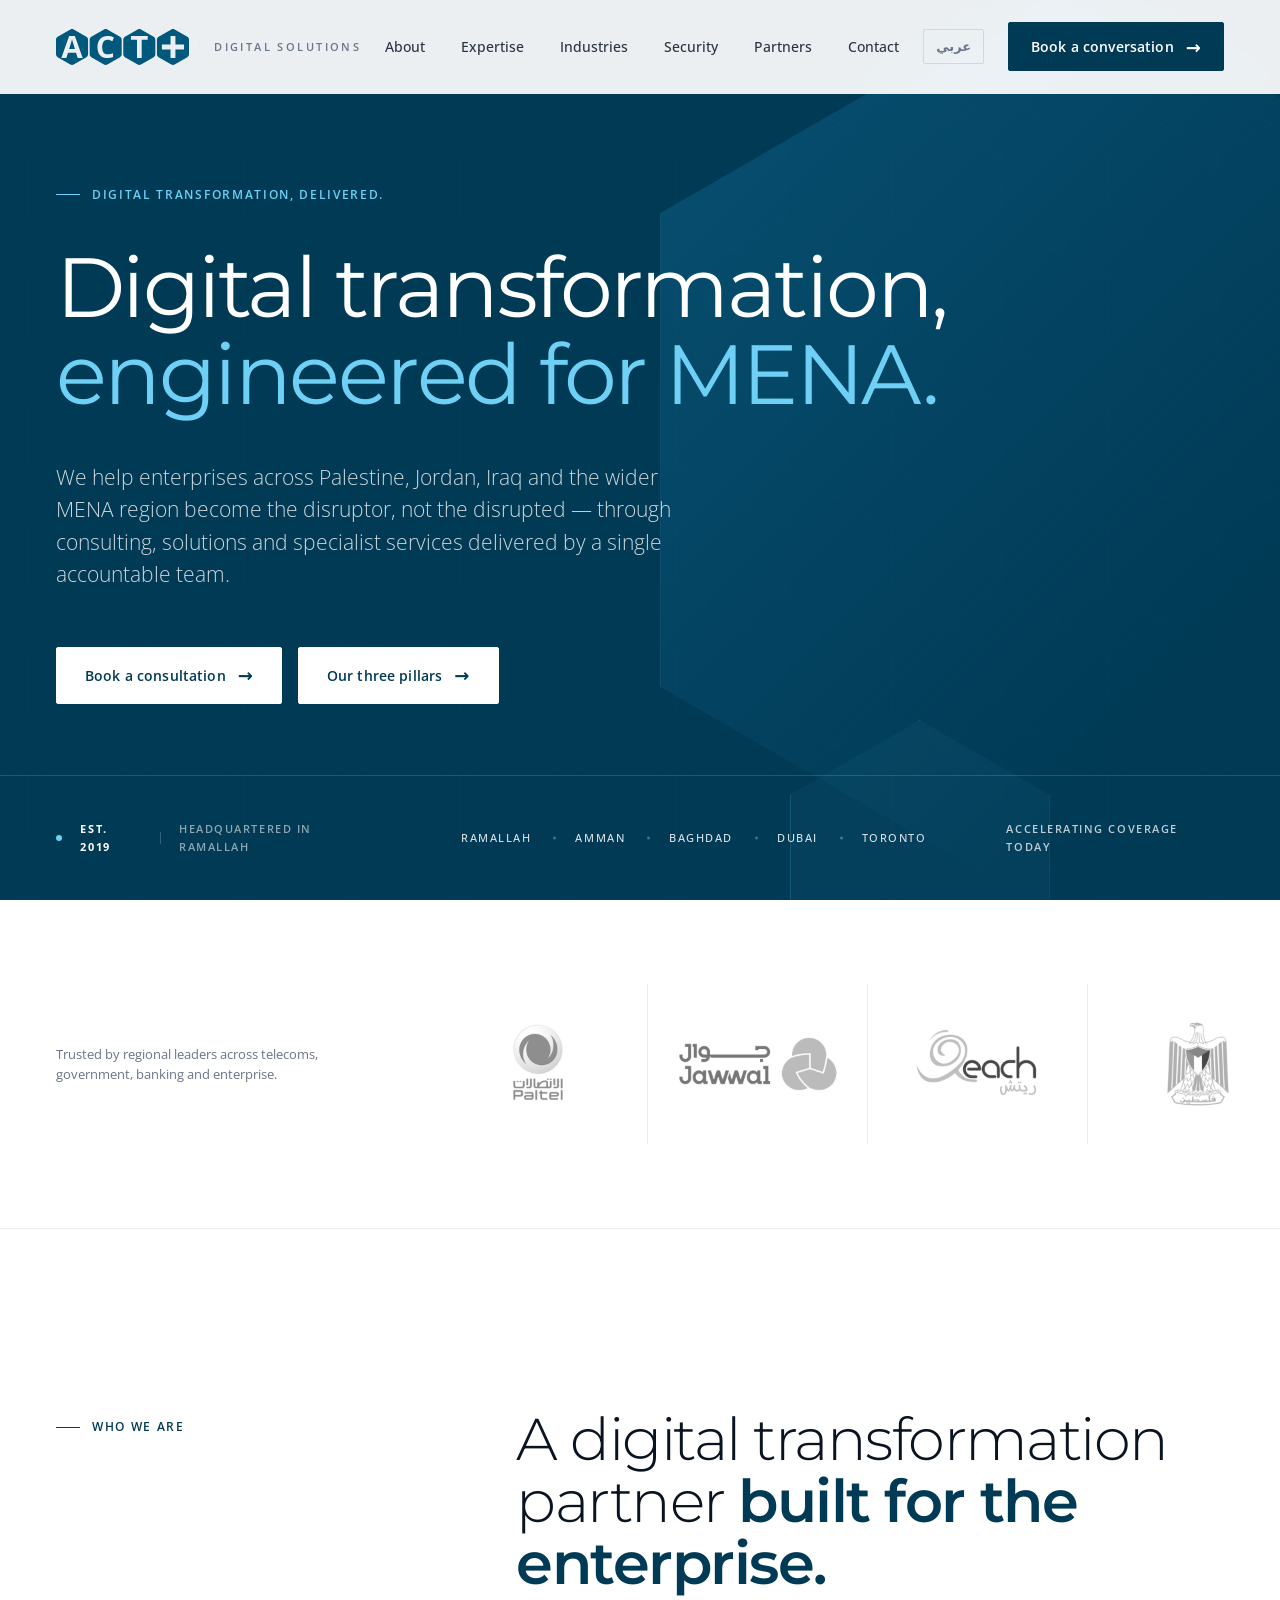
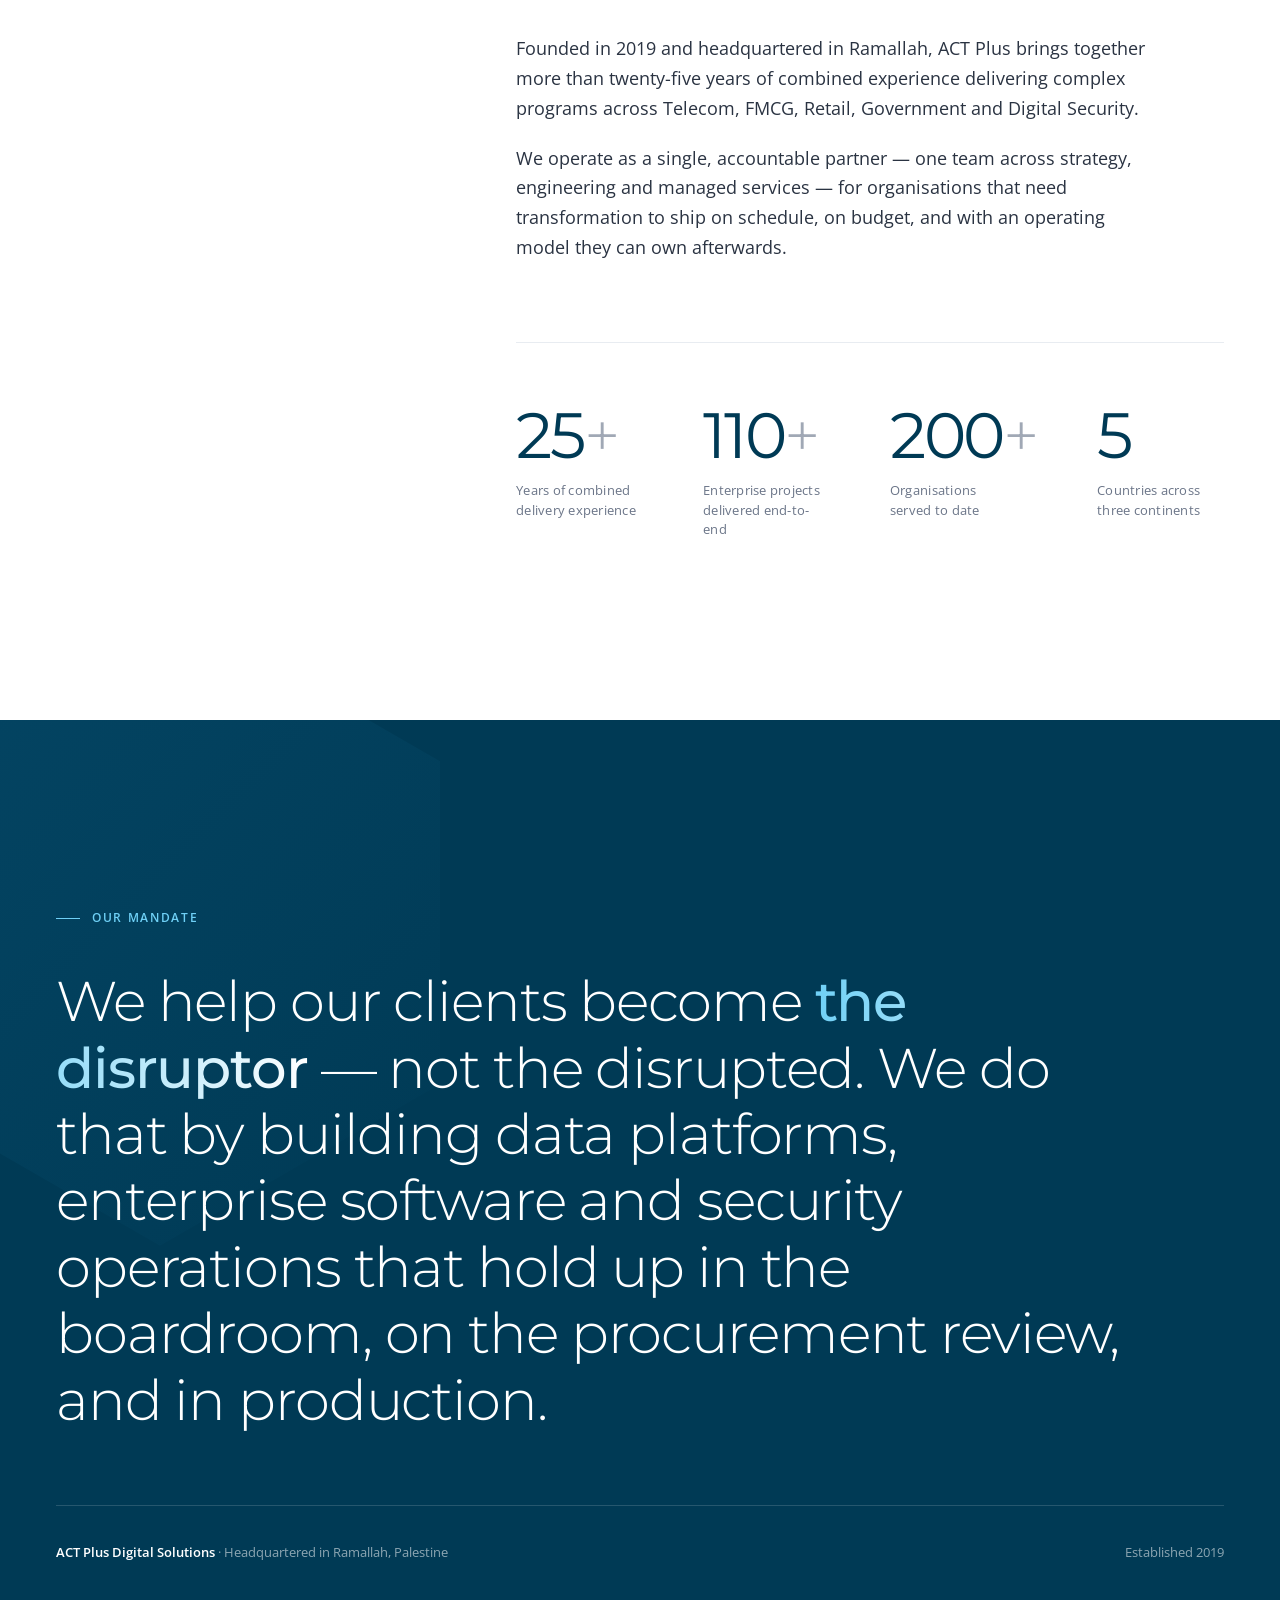
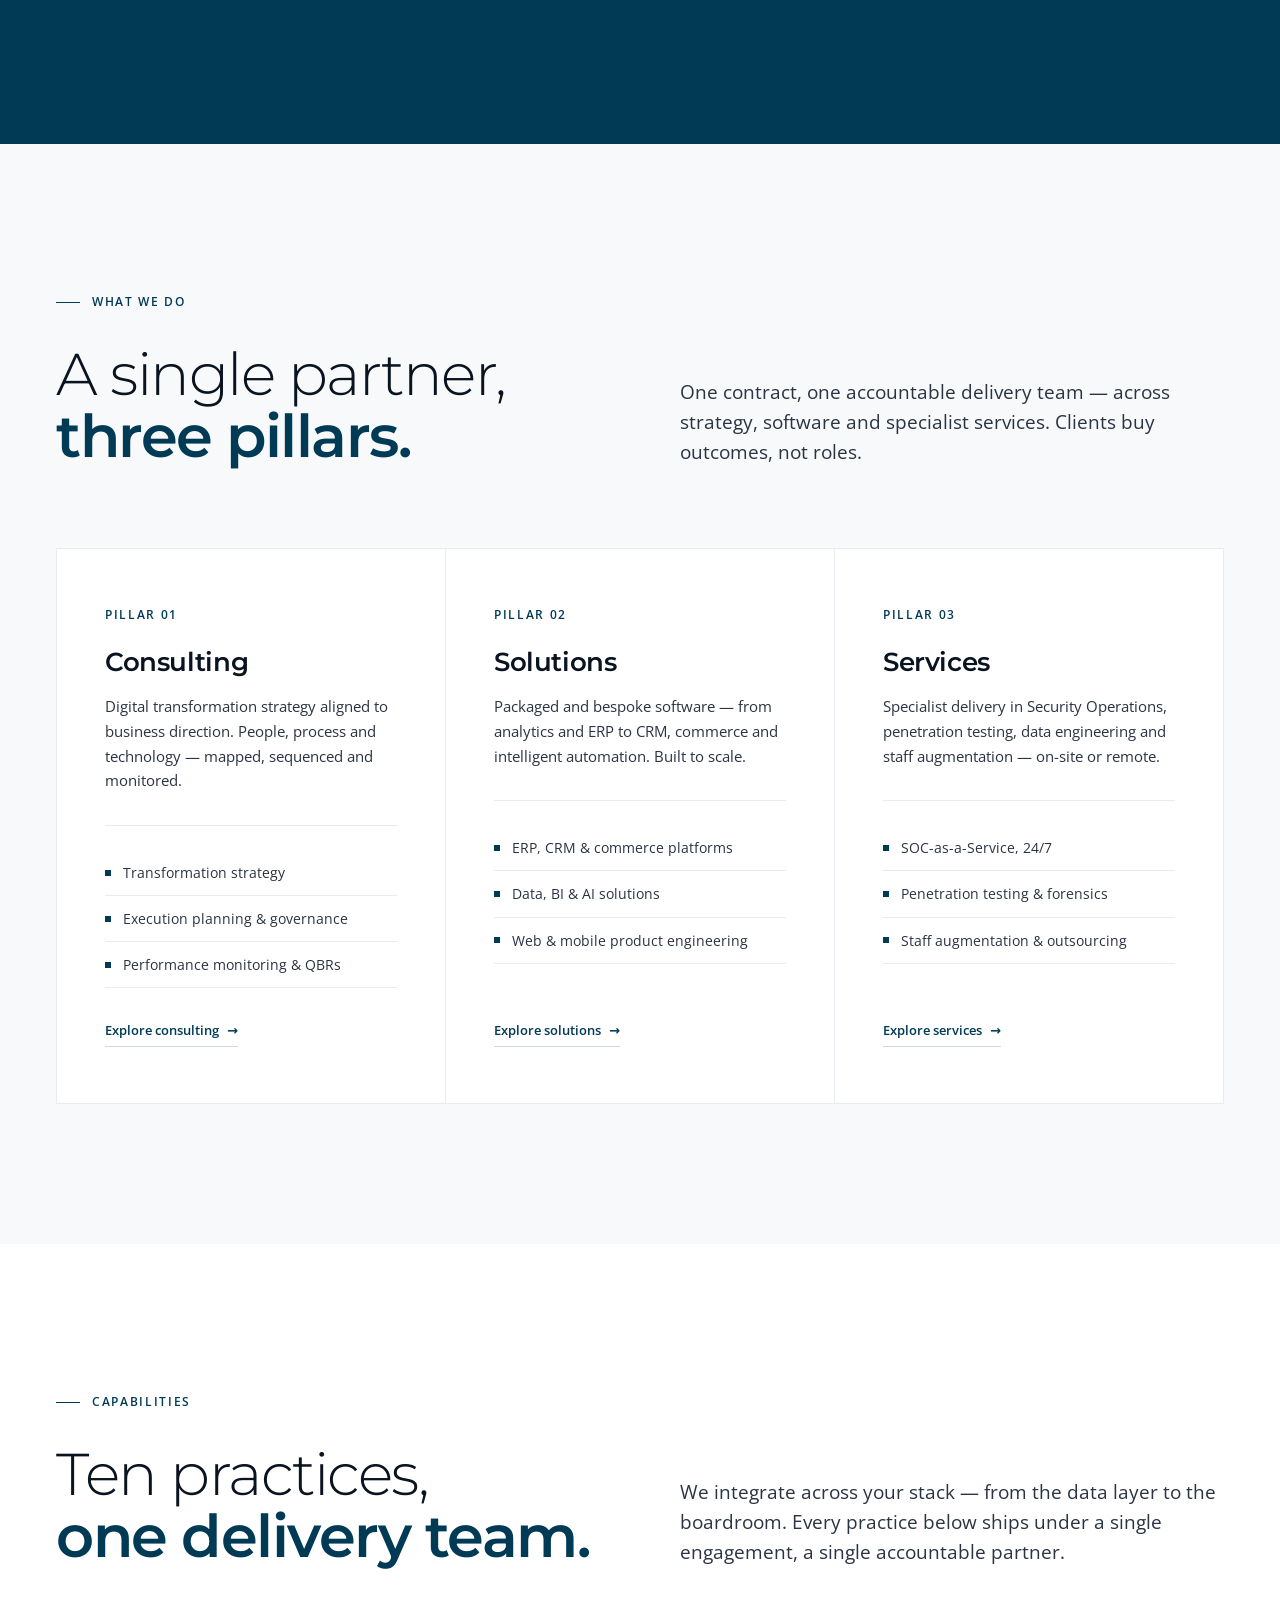
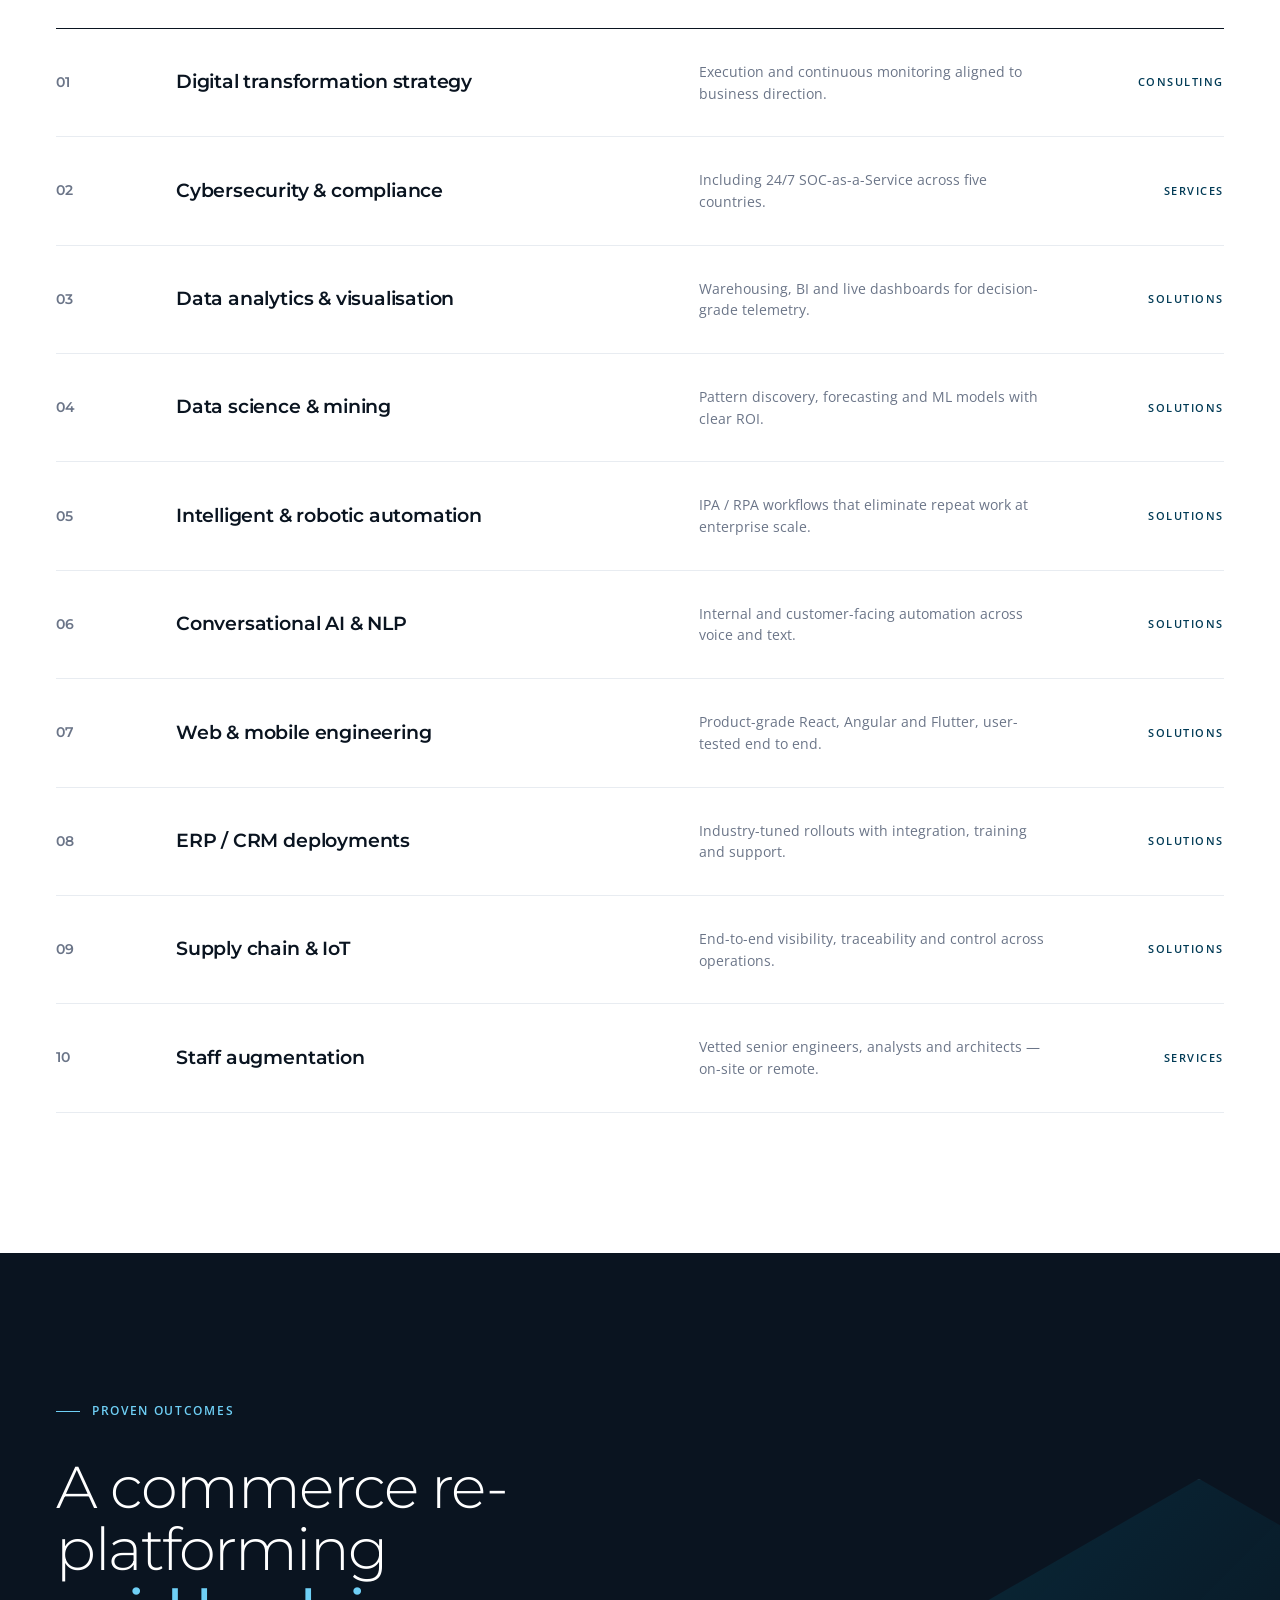
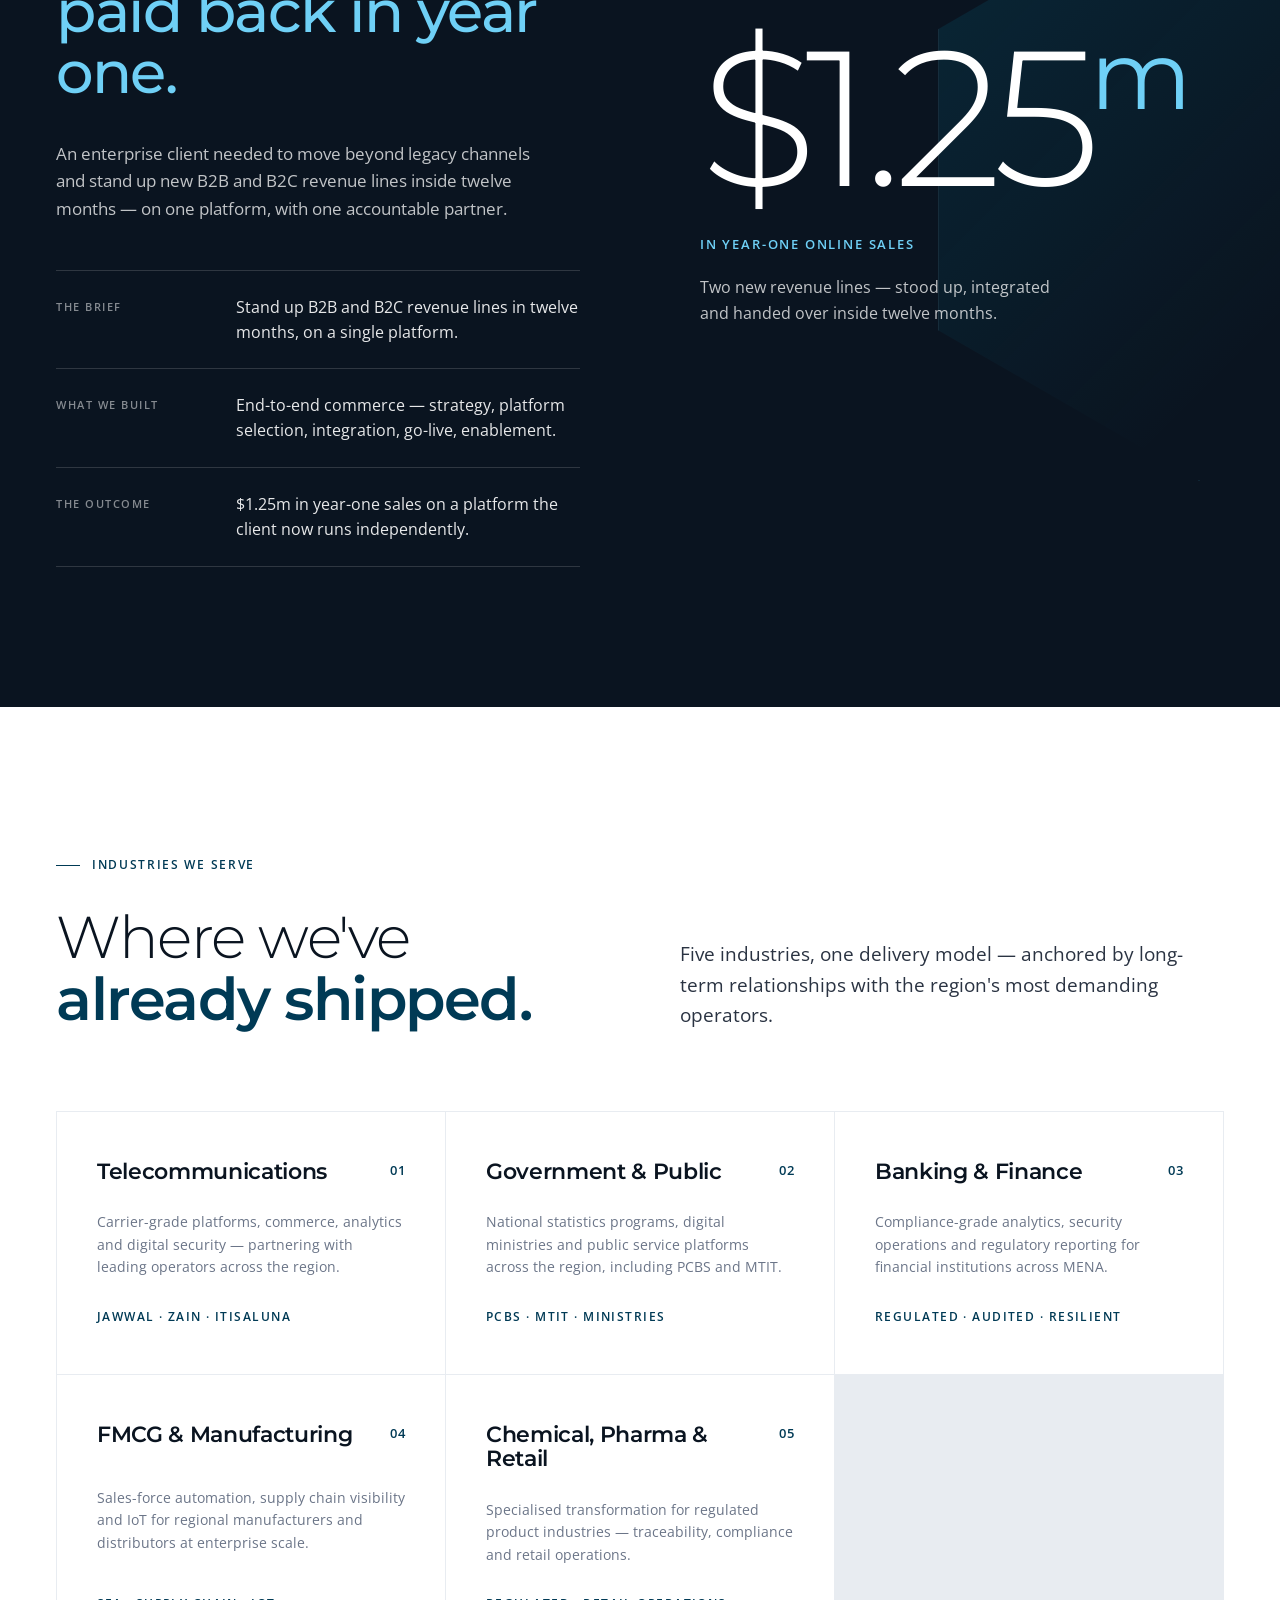
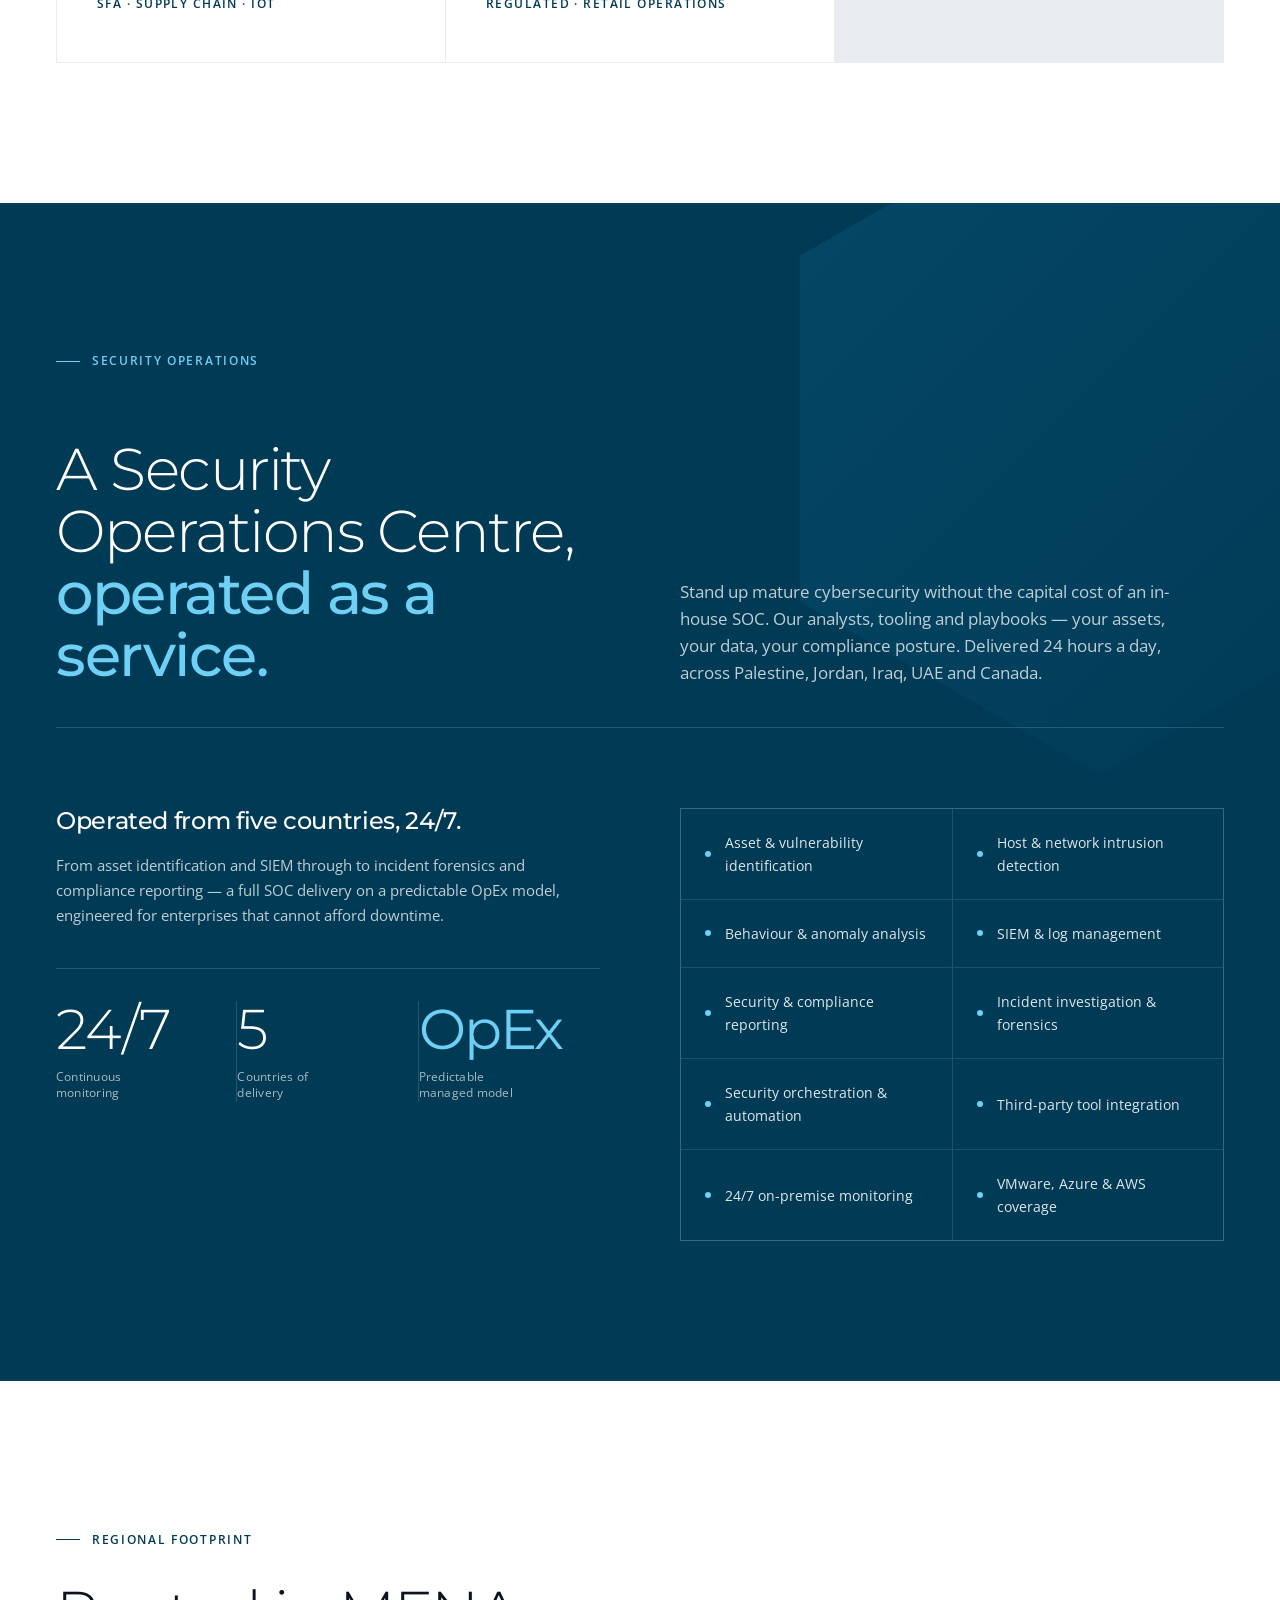
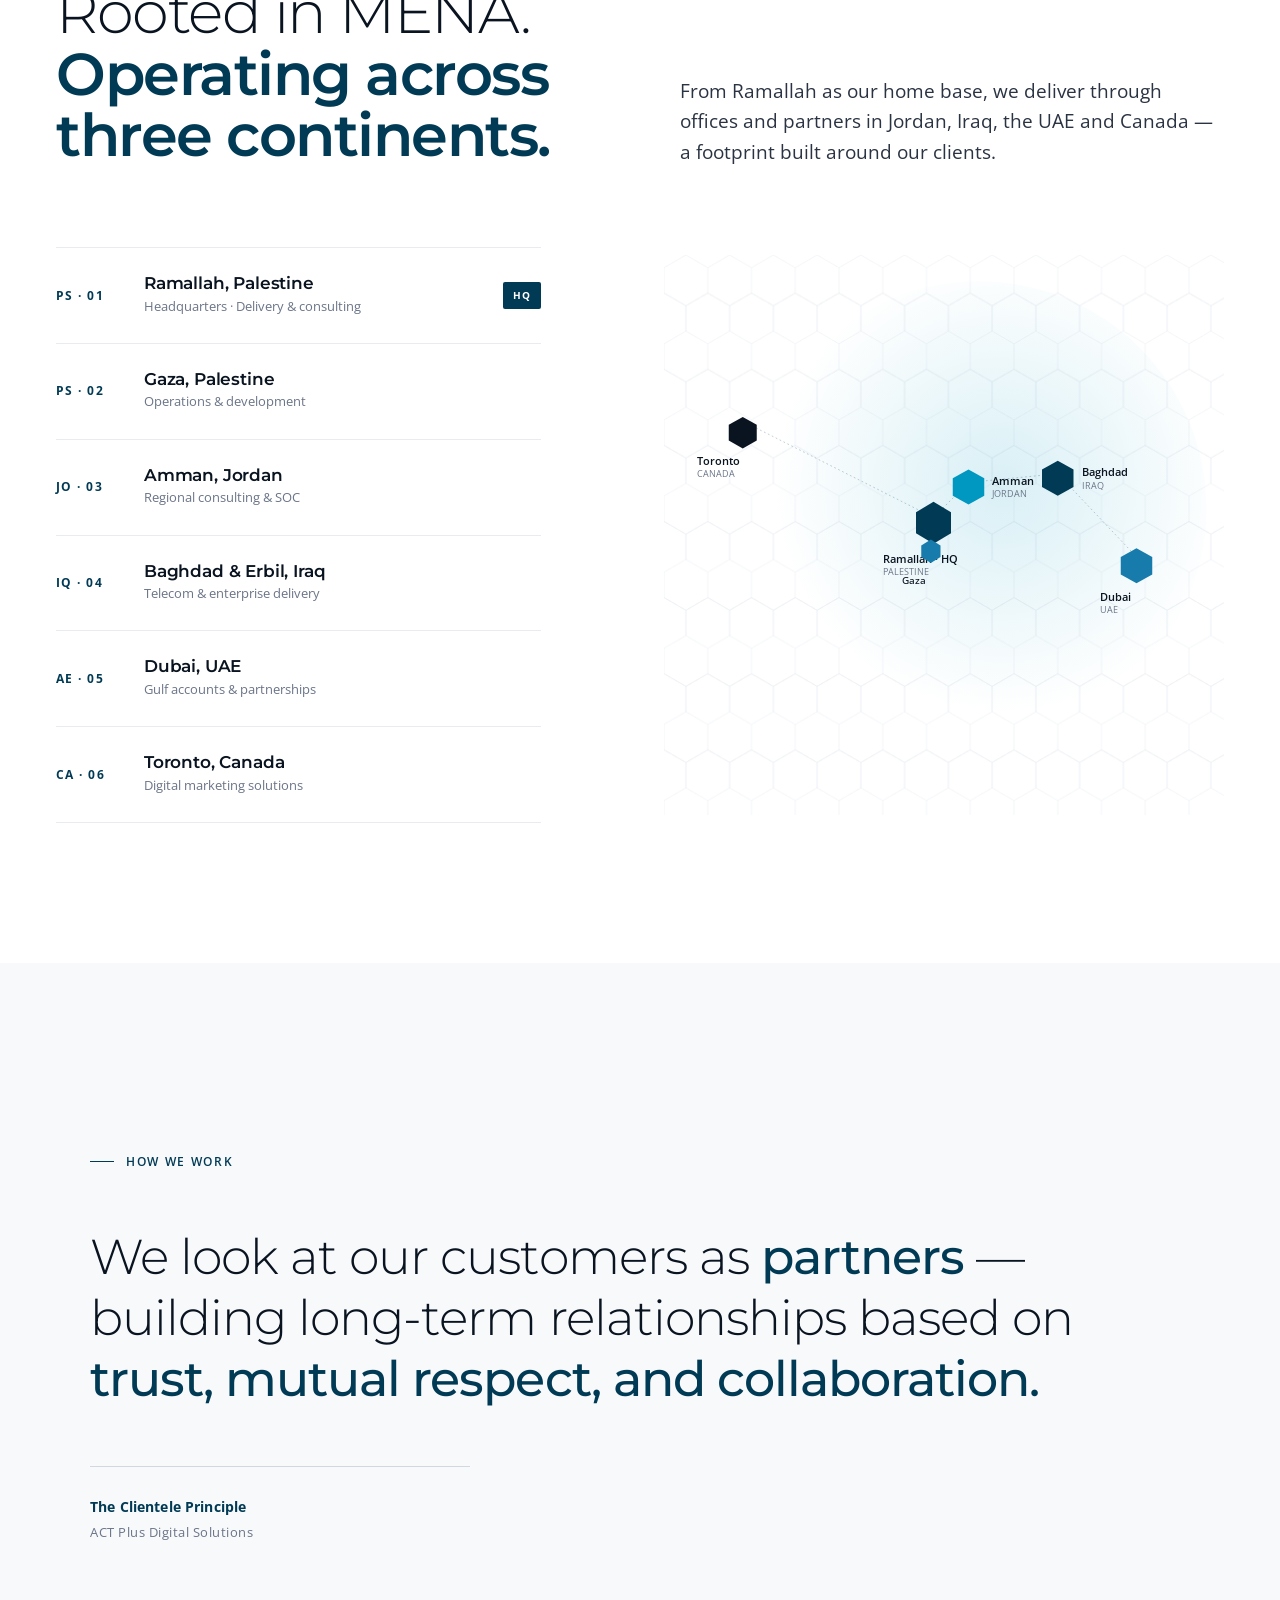
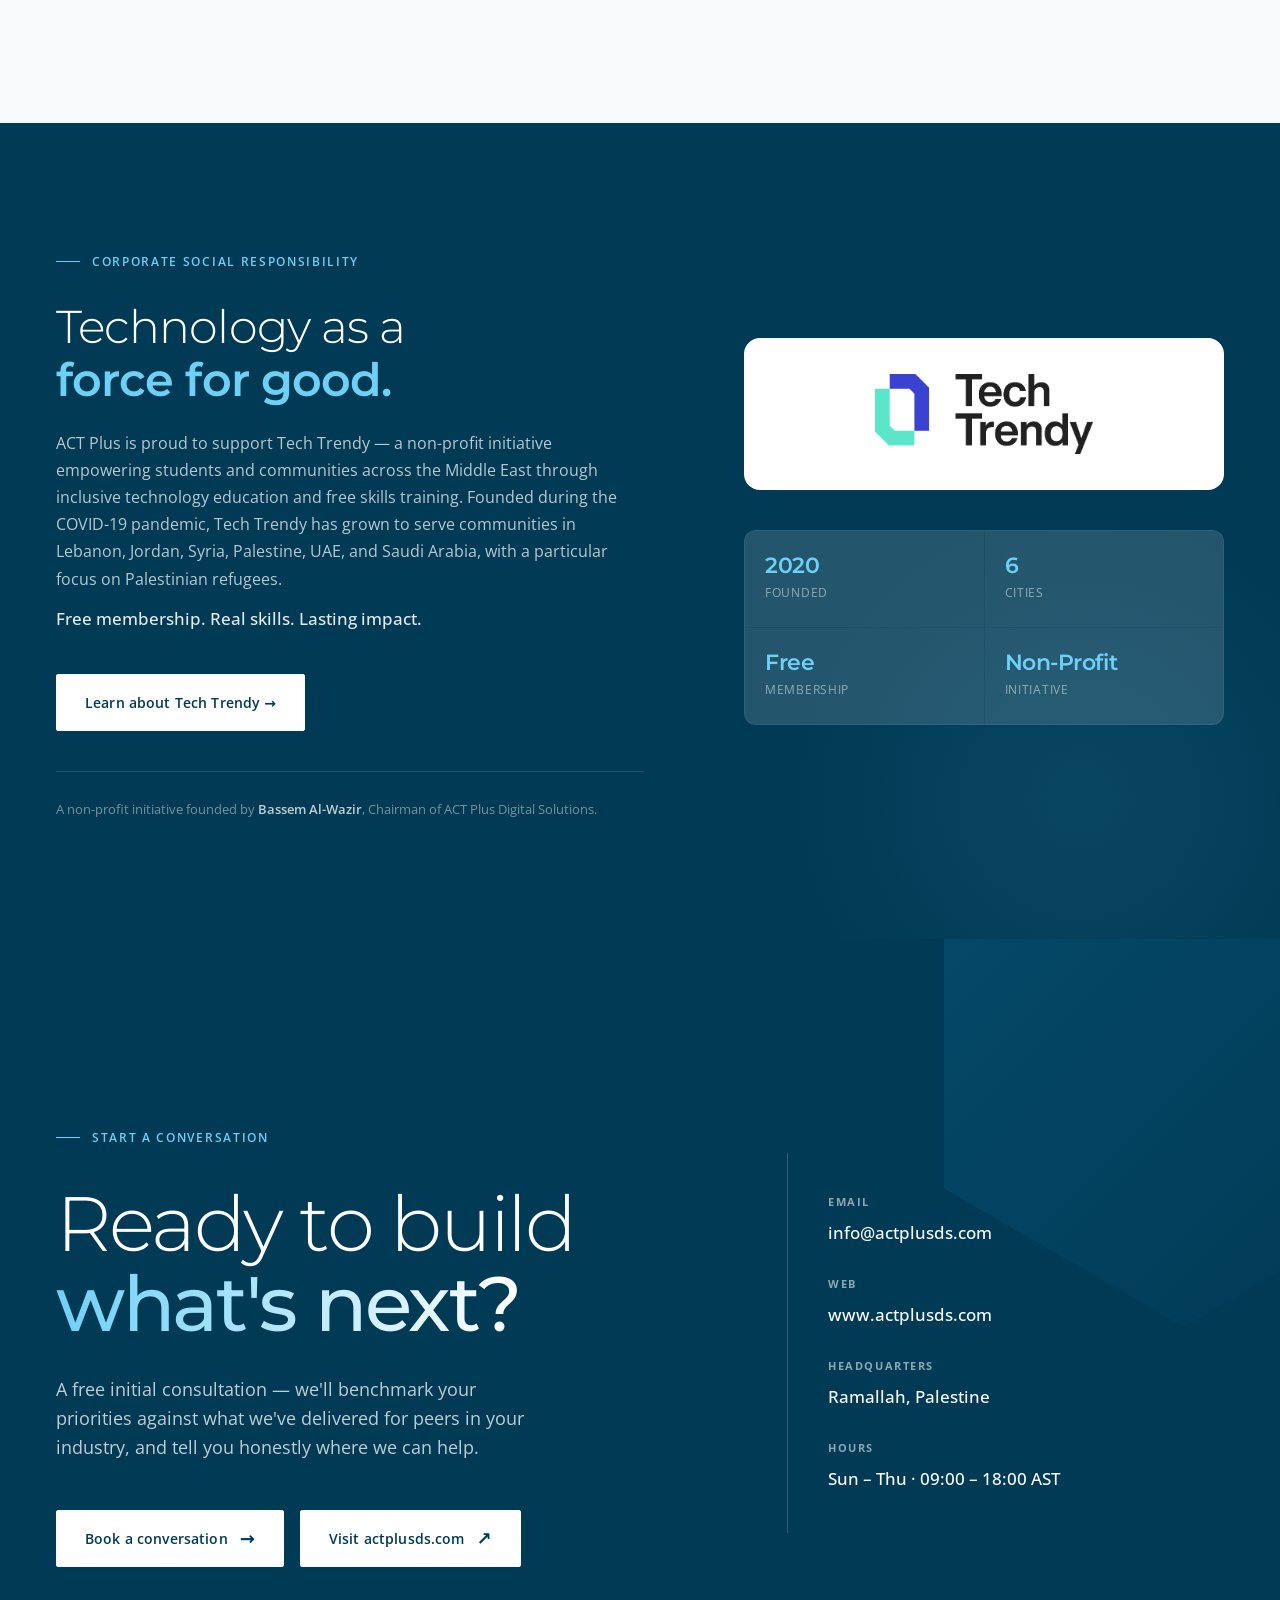
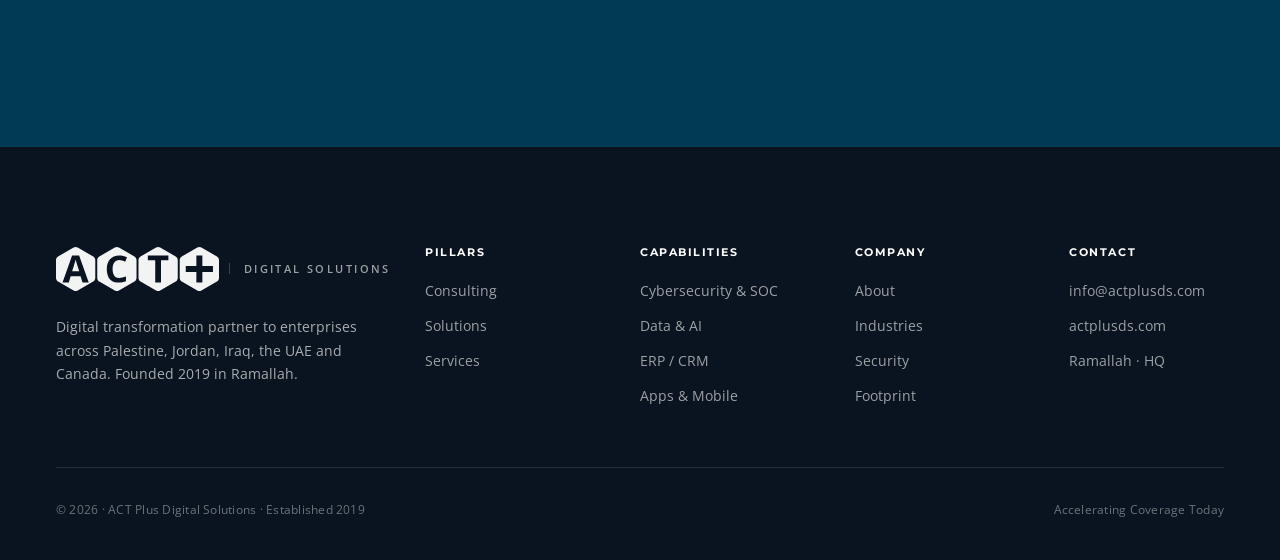
==== commit 229fe772: "feat: add Arabic pages and language toggle to all English nav - Add ar/contact.html, ar/services.htm" ====
--- a/index.html
+++ b/index.html
@@ -13,6 +13,8 @@
 <meta name="geo.placename" content="Ramallah, Palestine" />
 <link rel="canonical" href="https://actplusds.com/" />
 <link rel="alternate" hreflang="en" href="https://actplusds.com/" />
+<link rel="alternate" hreflang="ar" href="https://actplusds.com/ar/" />
+<link rel="icon" type="image/png" href="assets/mark-navy.png" />
 
 <!-- Open Graph -->
 <meta property="og:type" content="website" />
@@ -148,6 +150,12 @@
 .btn:hover { background: var(--midnight); border-color: var(--midnight); }
 .btn .ar { transition: transform 240ms var(--ease); font-size: 18px; line-height: 0; }
 .btn:hover .ar { transform: translateX(4px); }
+.lang-toggle {
+  font-size: 13px; font-weight: 600; color: var(--ink-3);
+  border: 1px solid var(--line-2); padding: 6px 12px; border-radius: 2px;
+  transition: all 200ms; white-space: nowrap; flex-shrink: 0;
+}
+.lang-toggle:hover { color: var(--deep-sea); border-color: var(--deep-sea); }
 
 .btn-light { background: transparent; color: #fff; border-color: rgba(255,255,255,0.35); }
 .btn-light:hover { background: #fff; color: var(--deep-sea); border-color: #fff; }
@@ -660,6 +668,7 @@
     <a href="partners.html">Partners</a>
     <a href="contact.html">Contact</a>
   </div>
+  <a href="ar/index.html" class="lang-toggle">عربي</a>
   <a href="contact.html" class="btn" style="padding:12px 22px;"><span>Book a conversation</span><span class="ar">→</span></a>
 </nav>
 
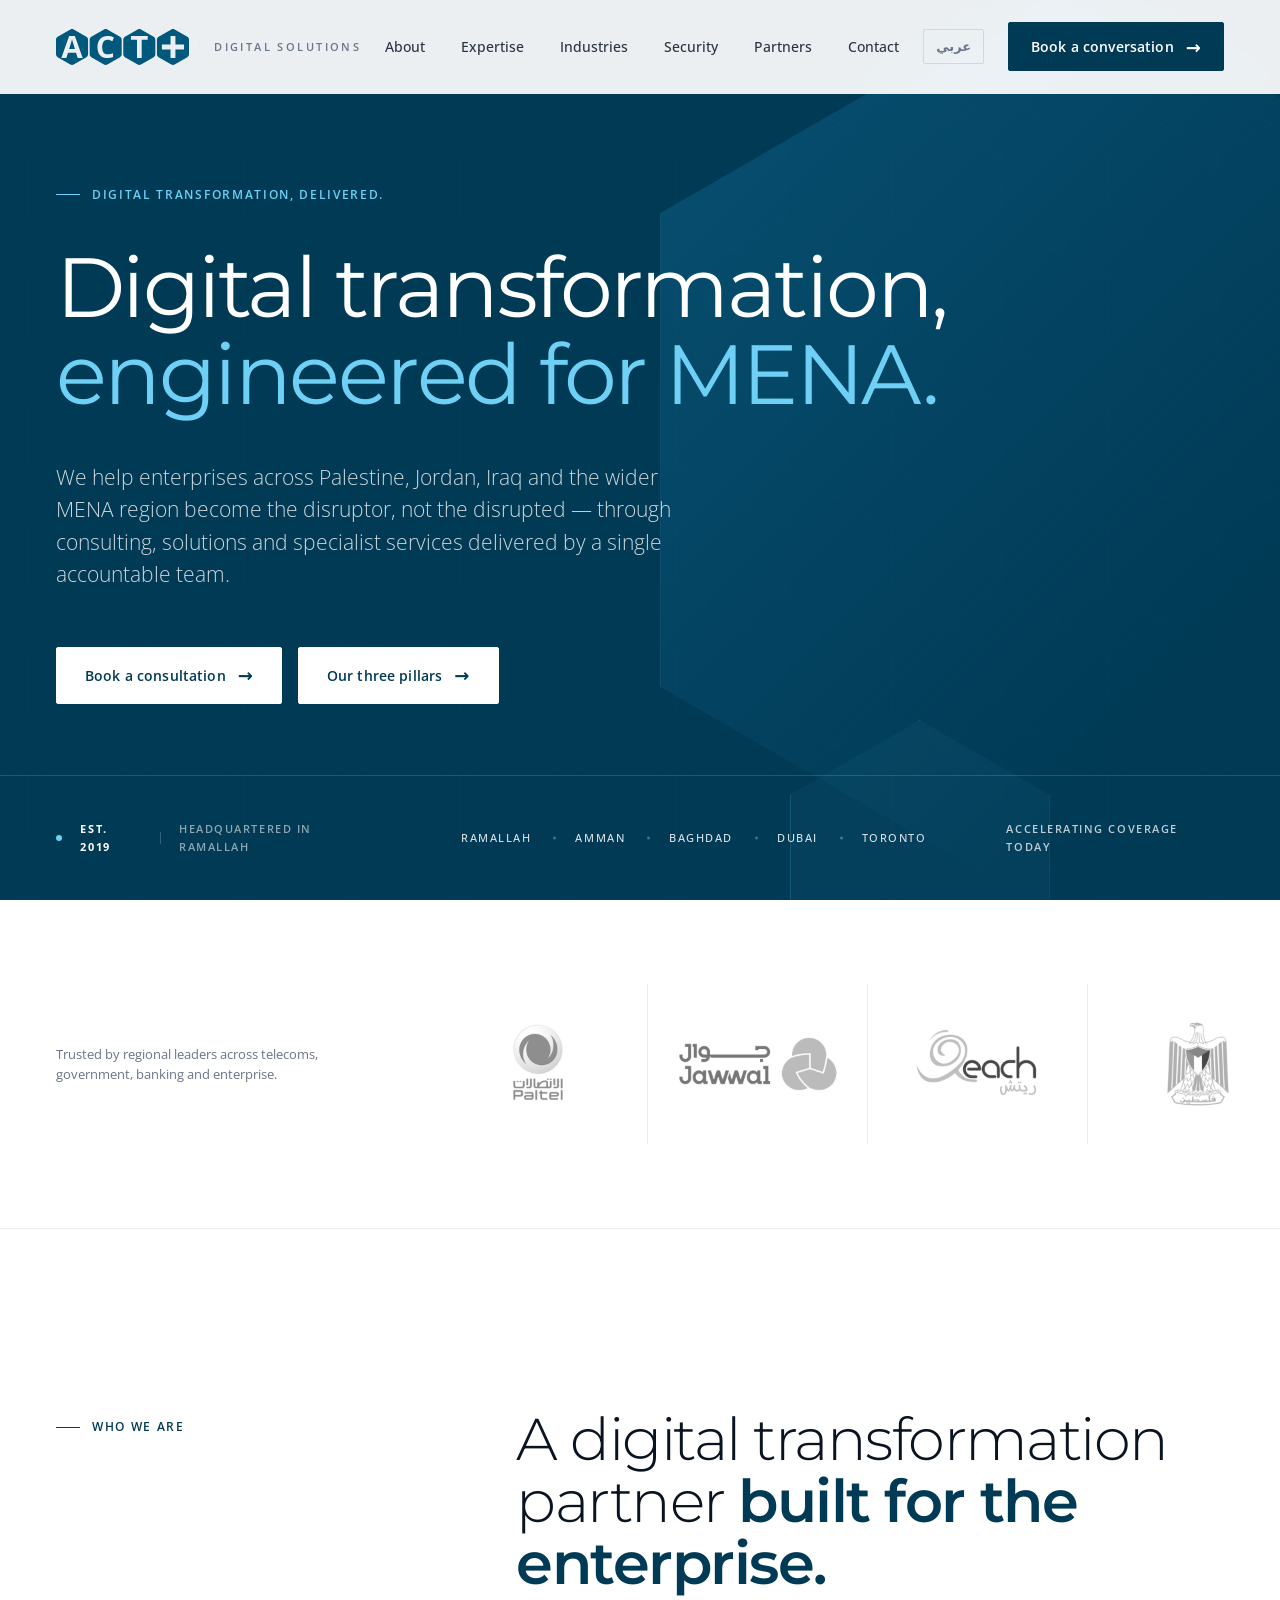
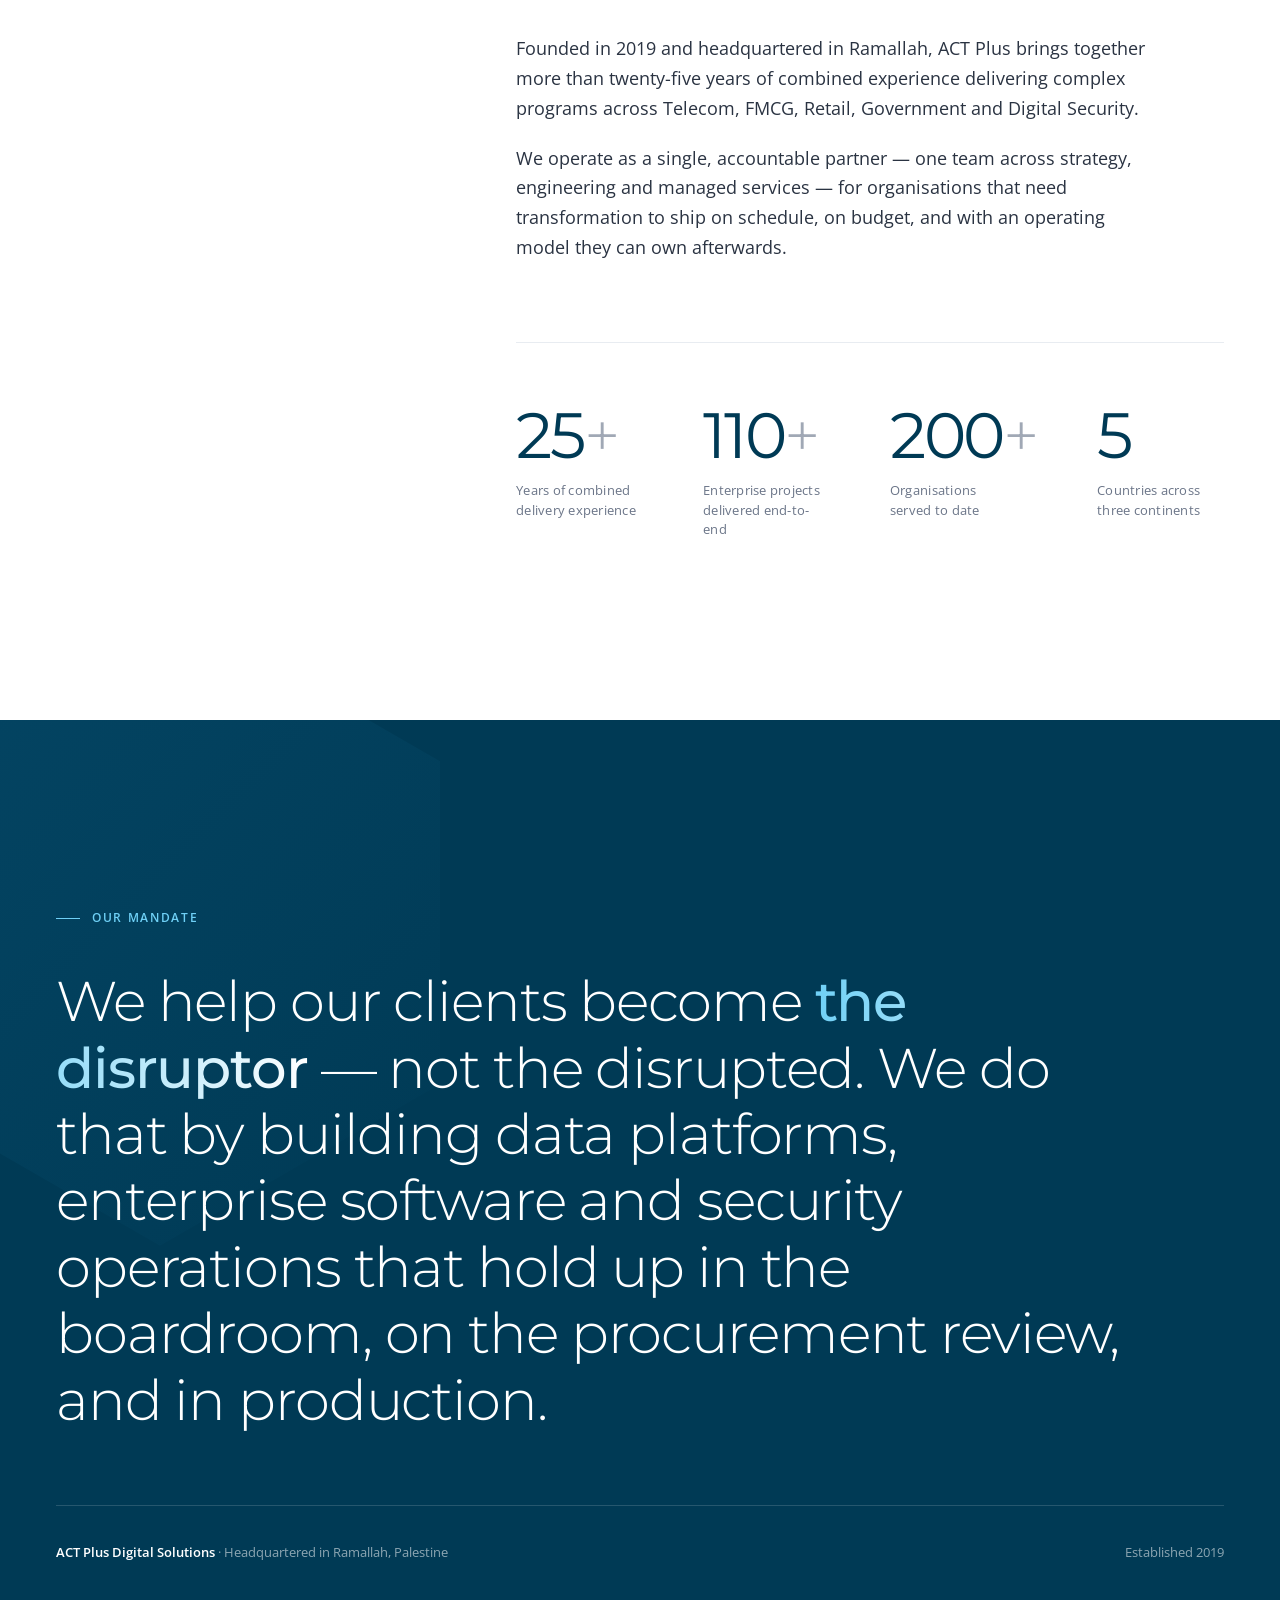
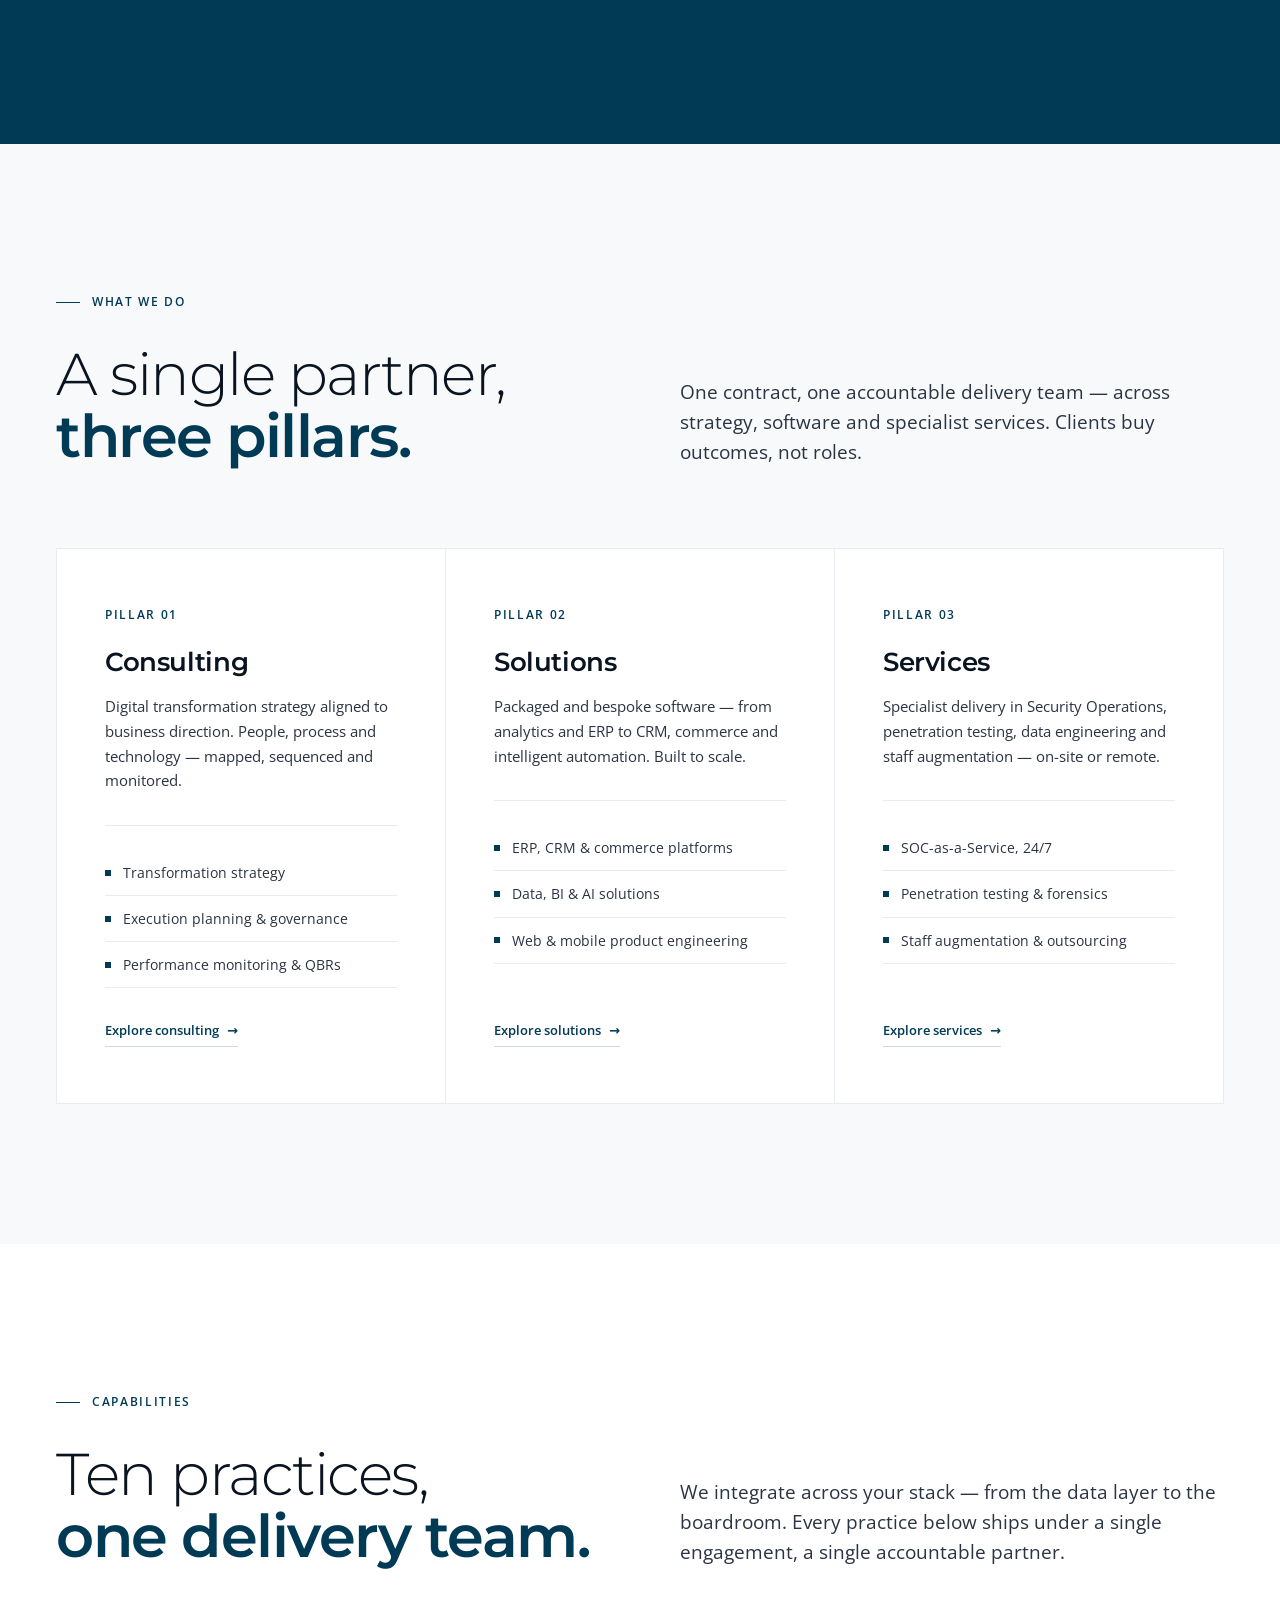
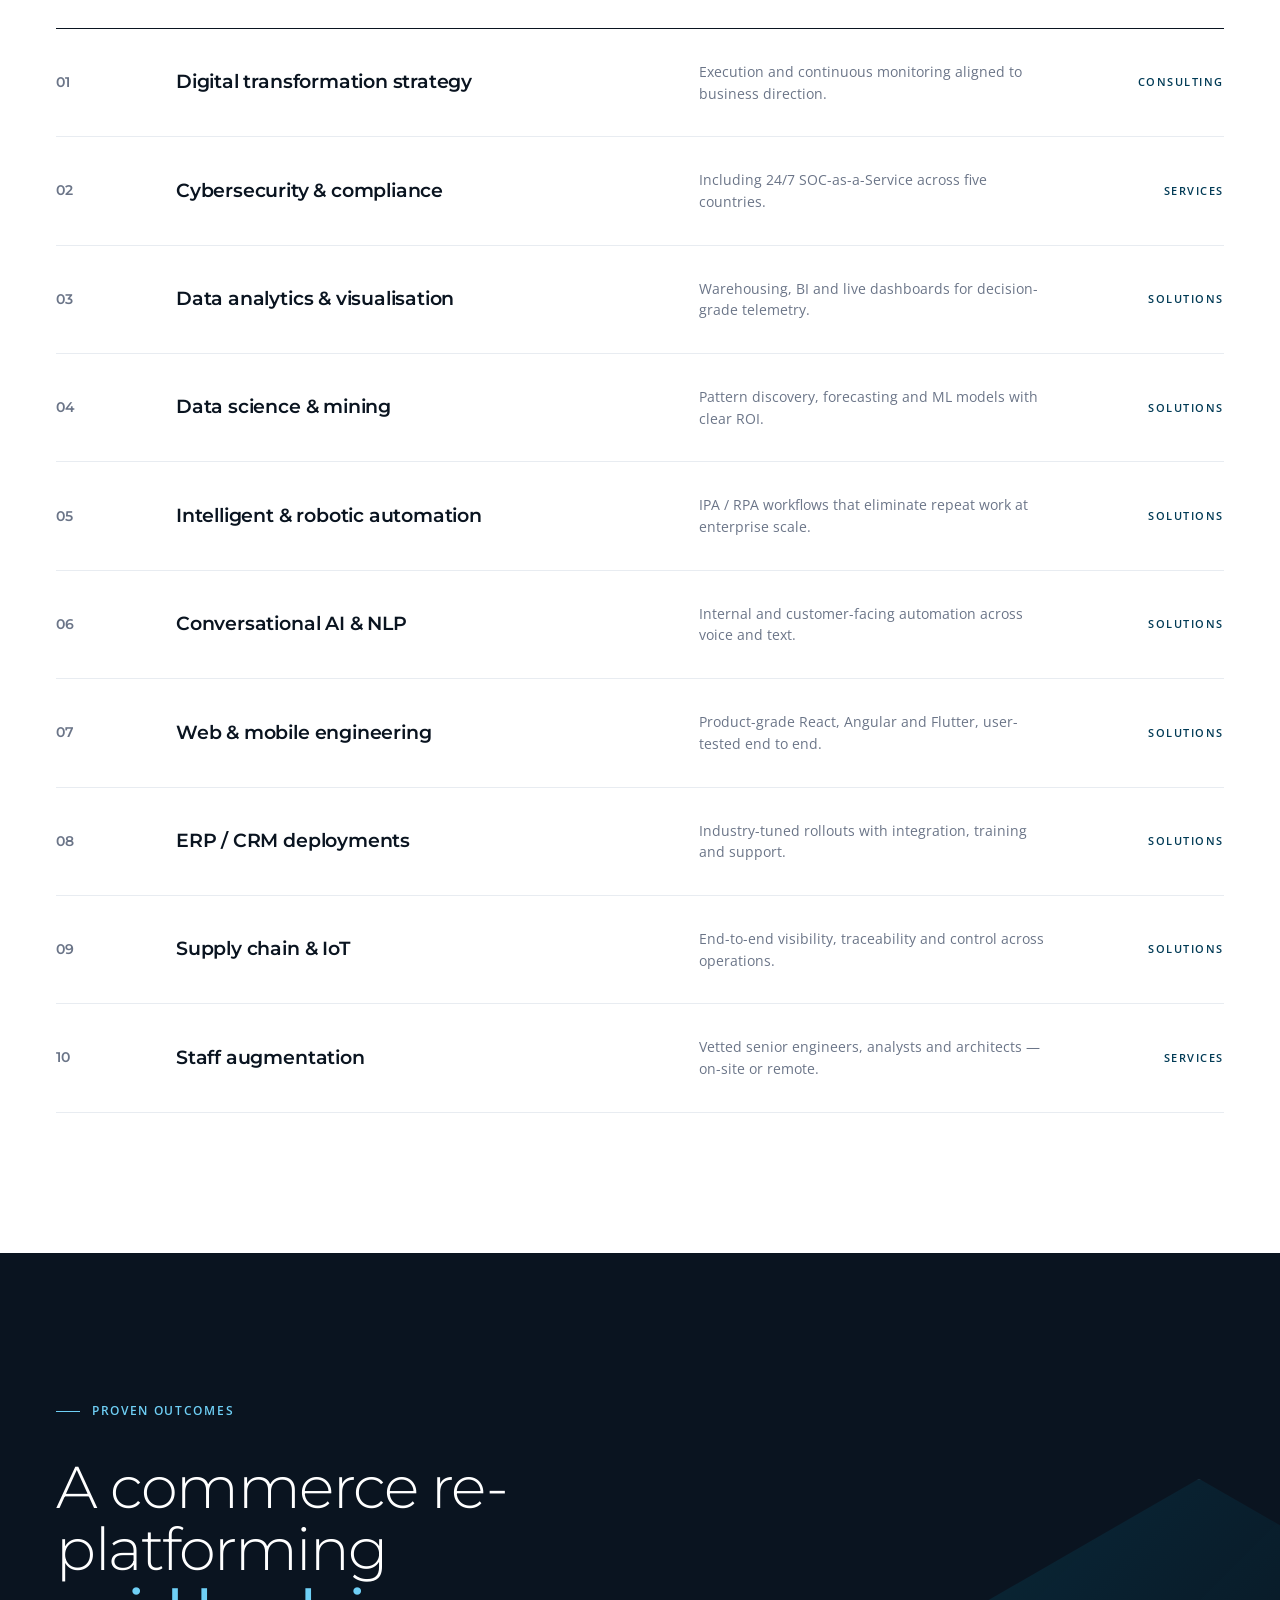
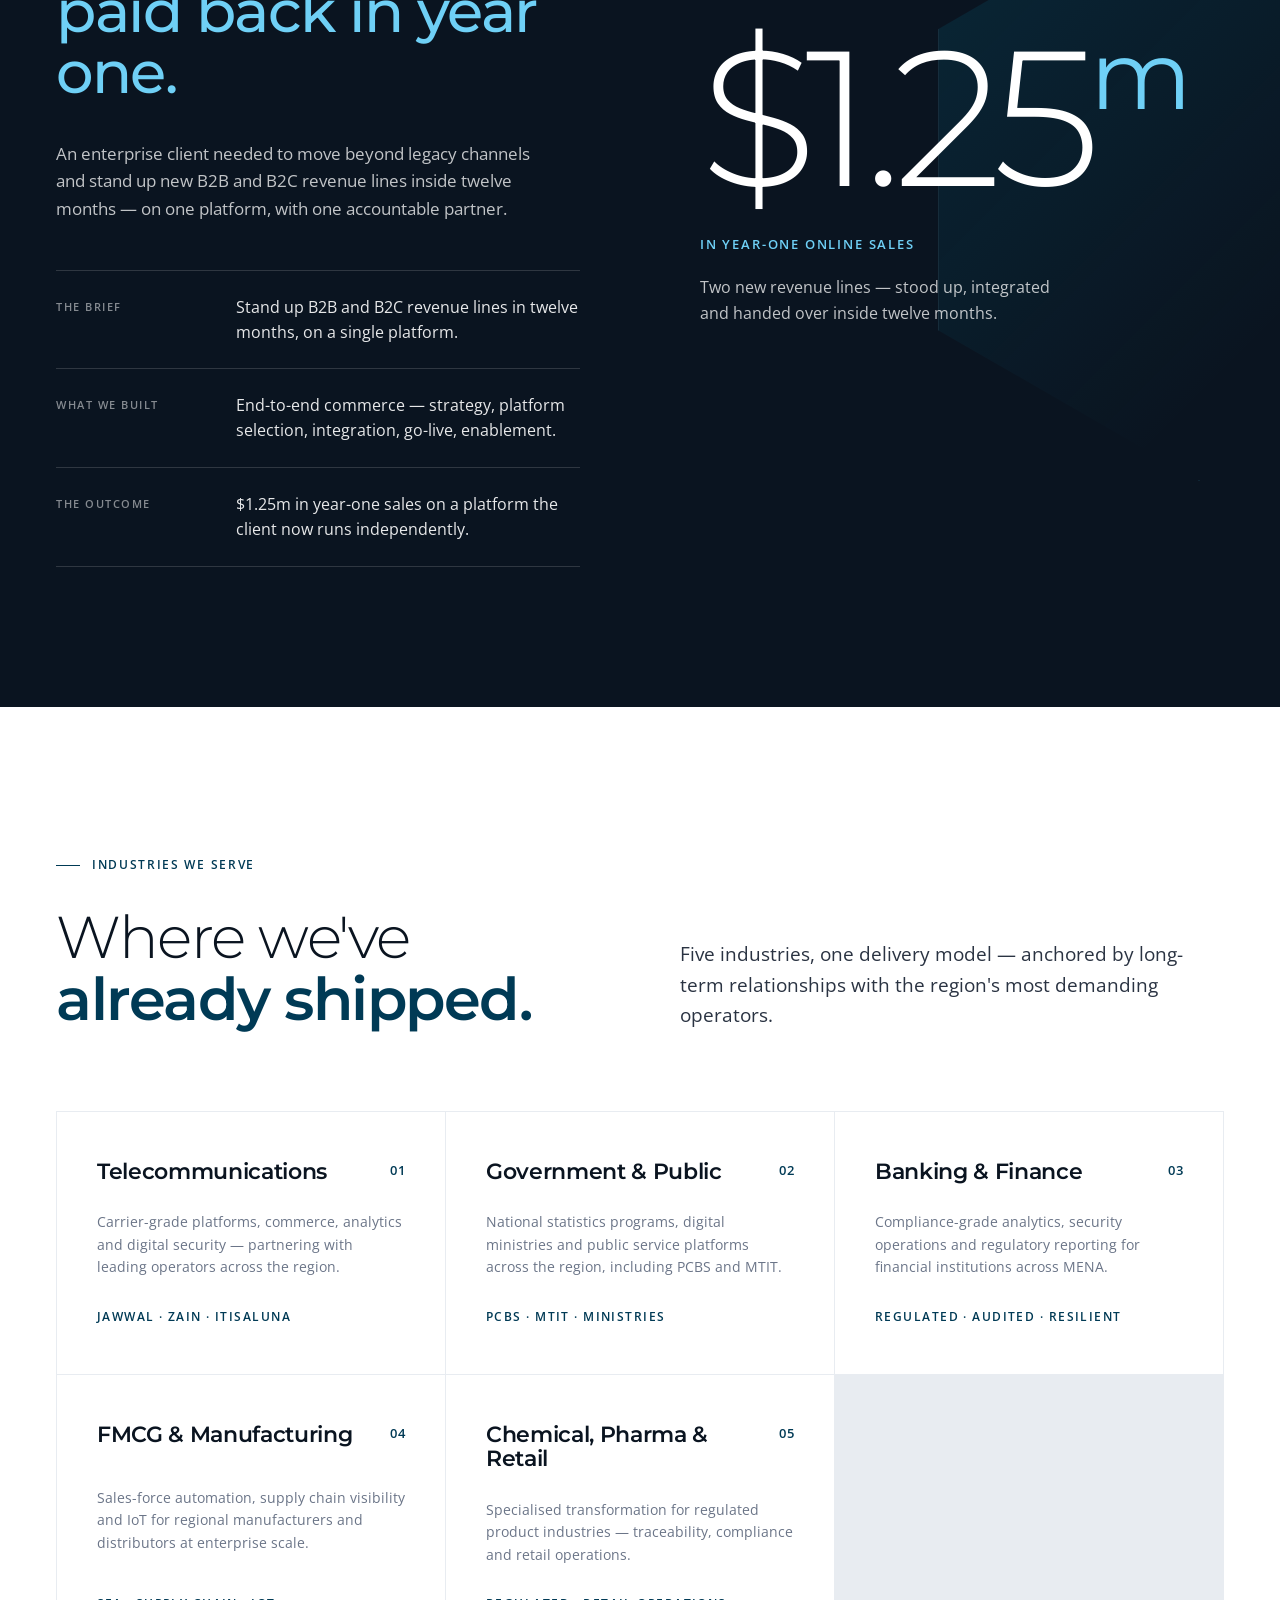
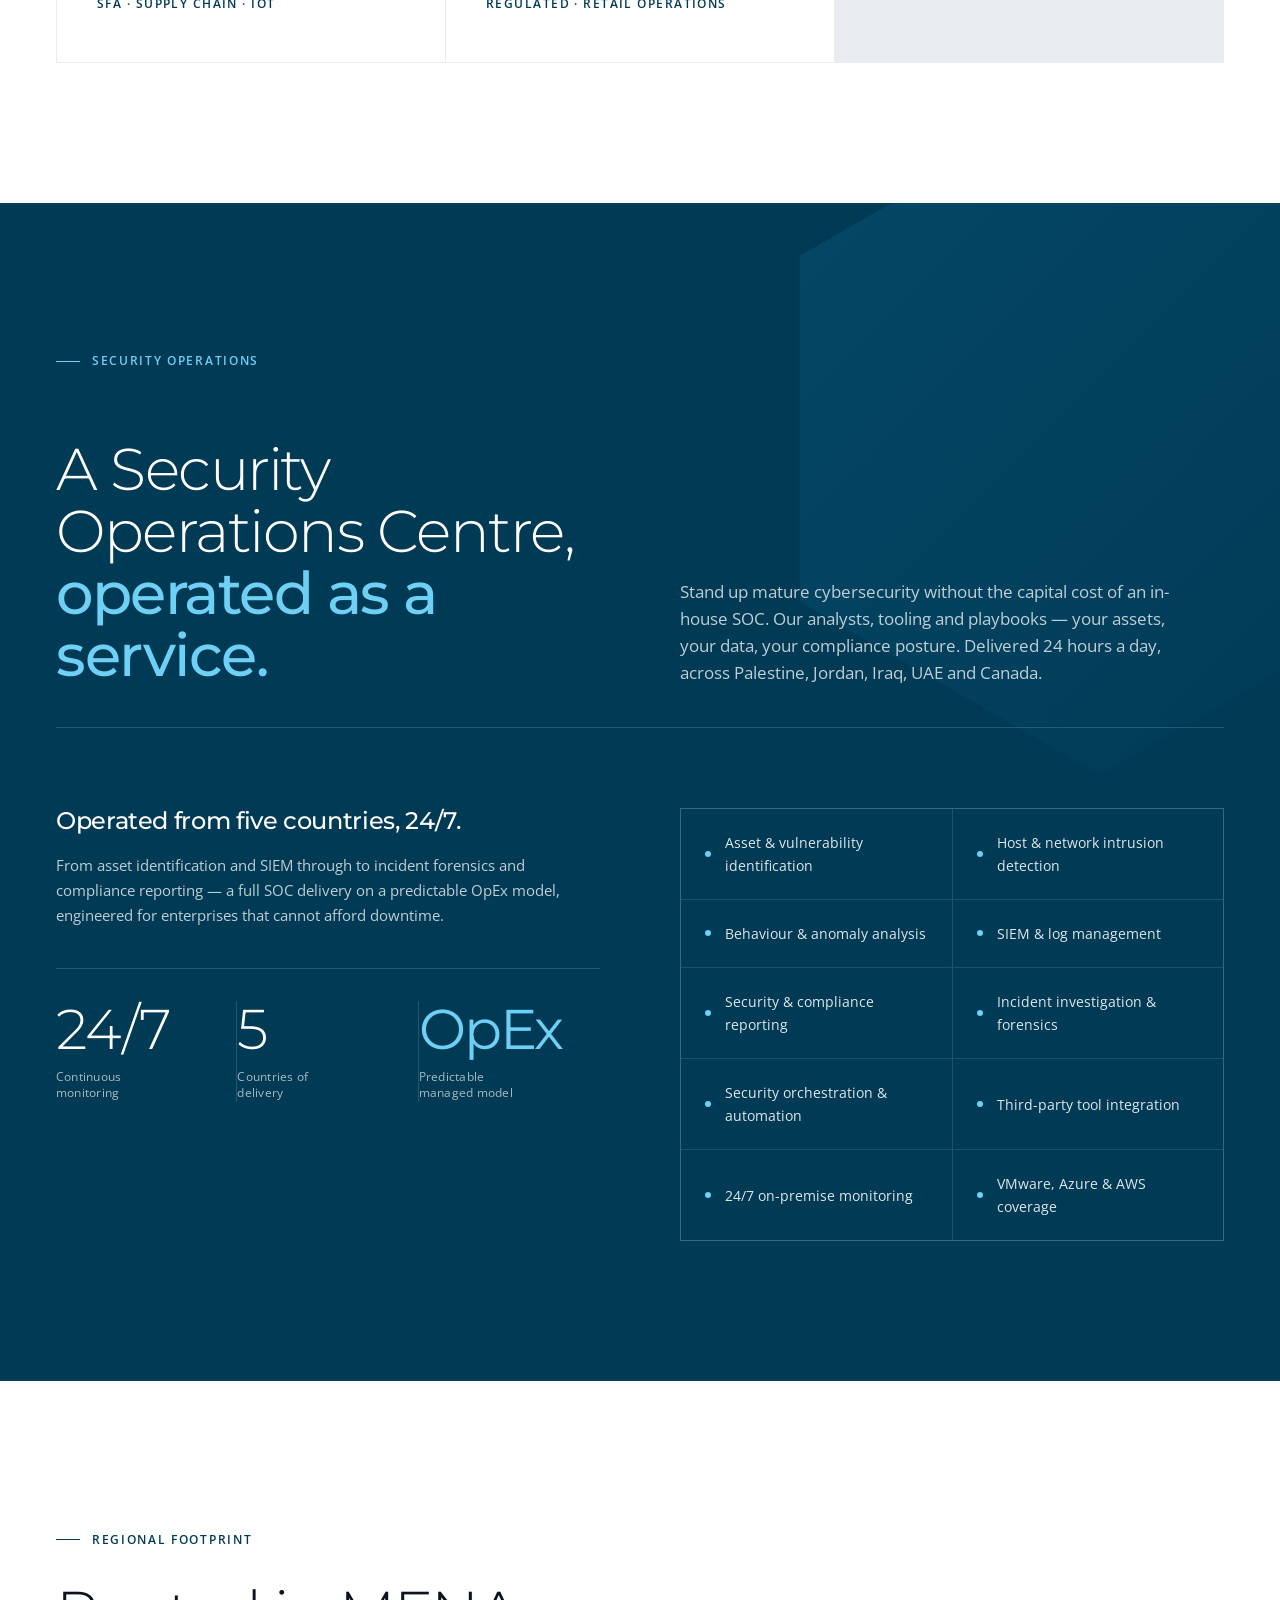
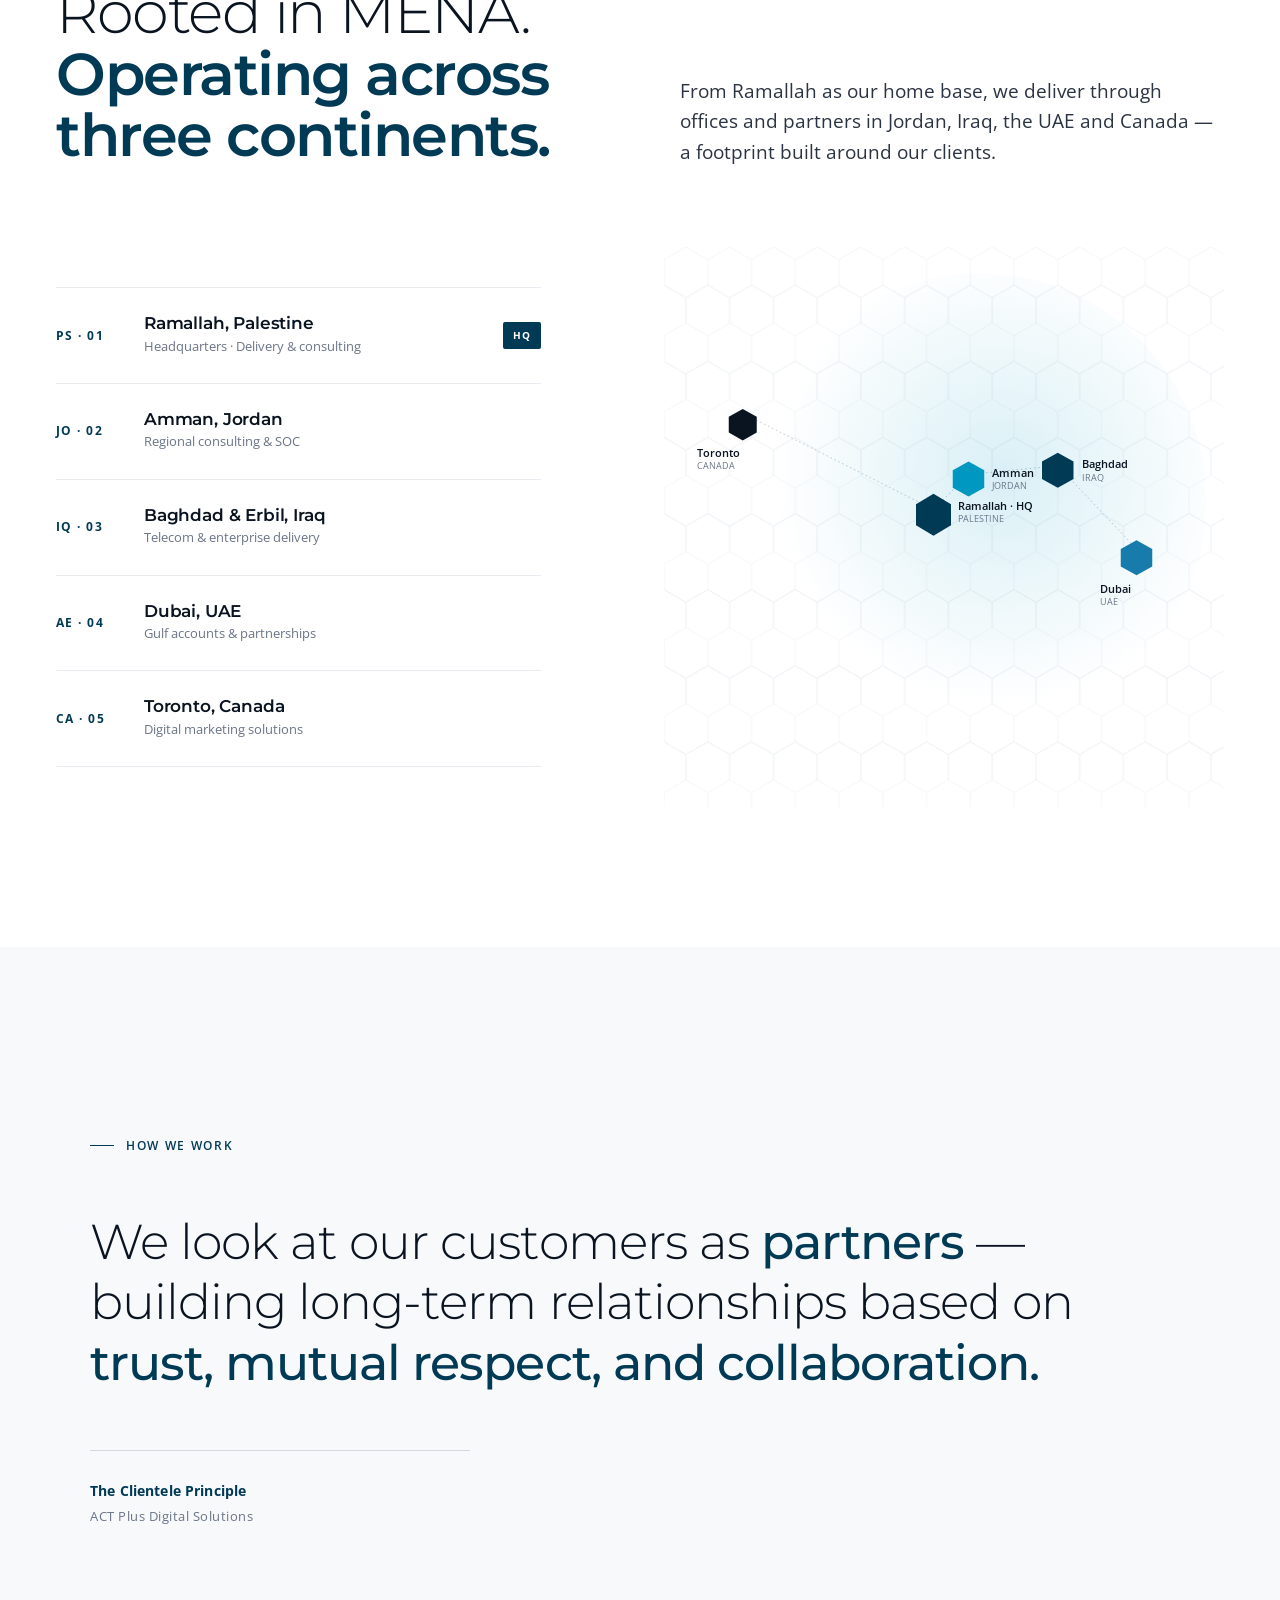
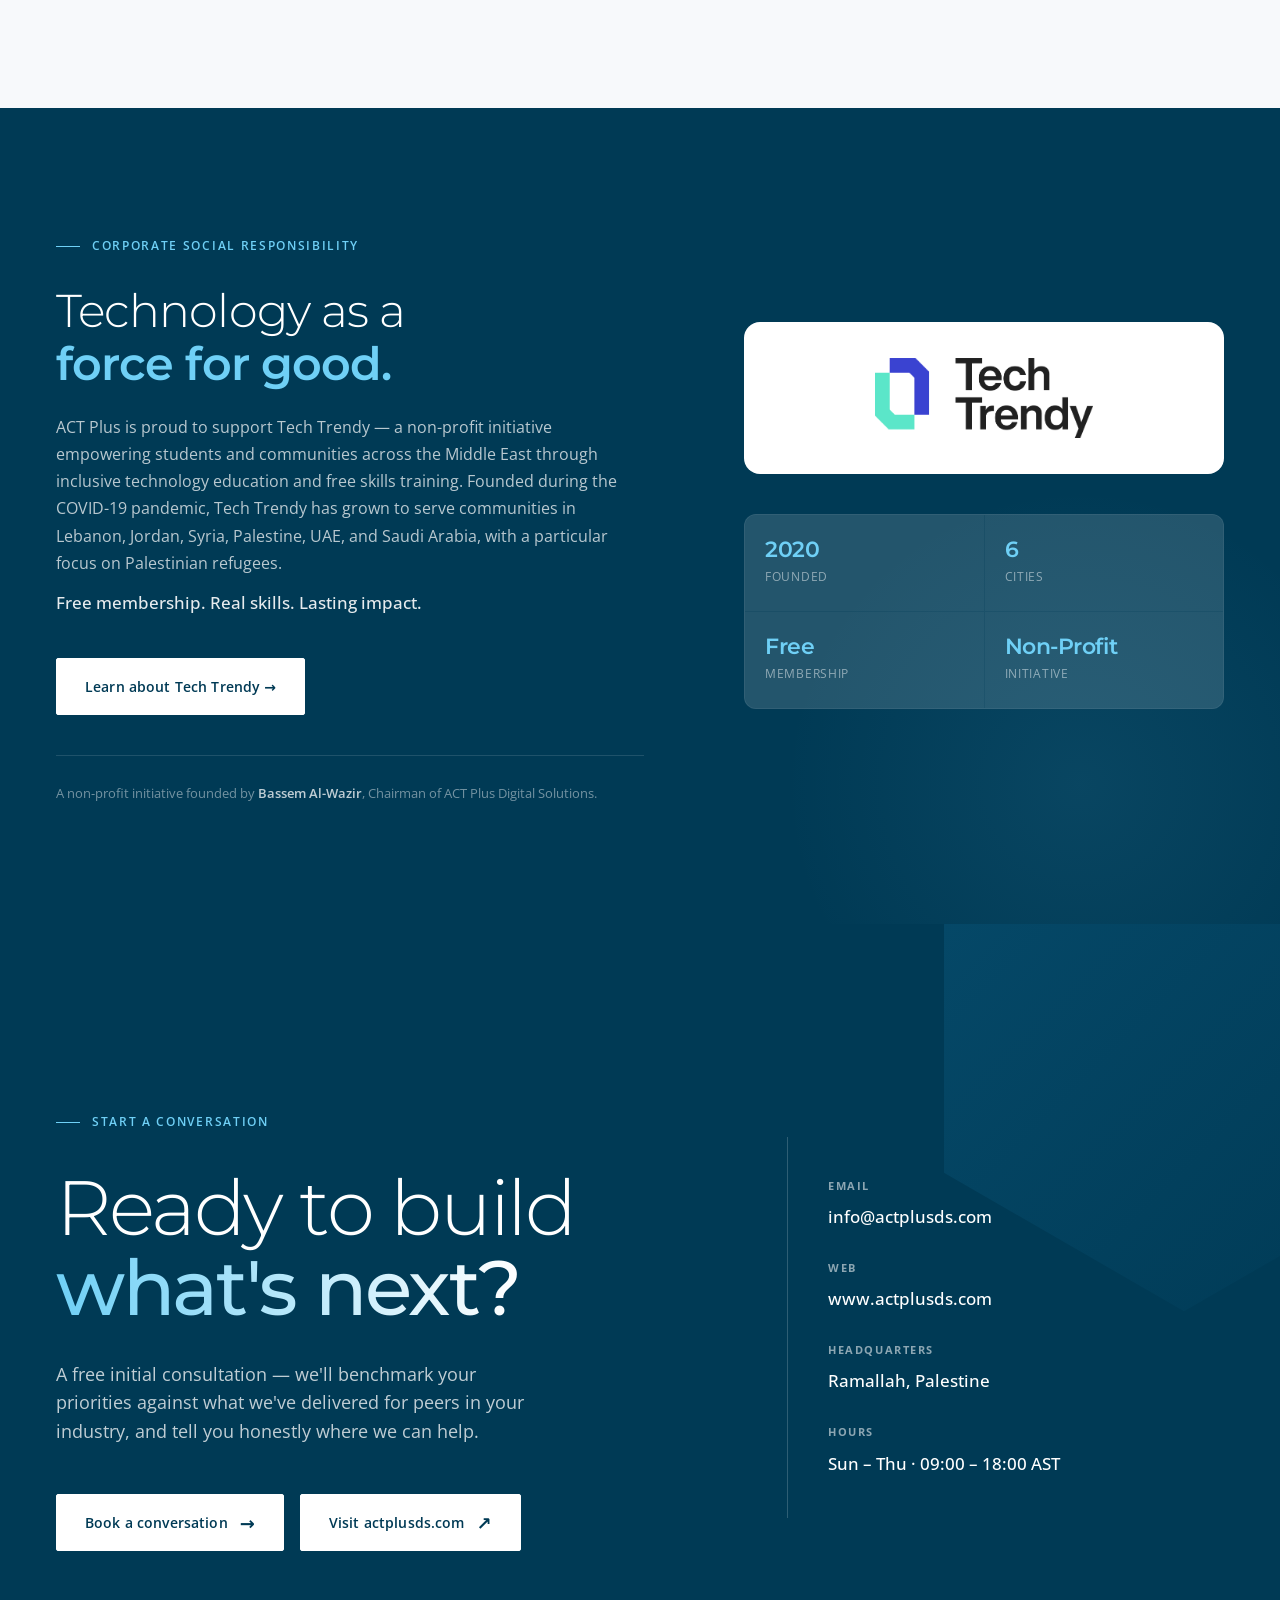
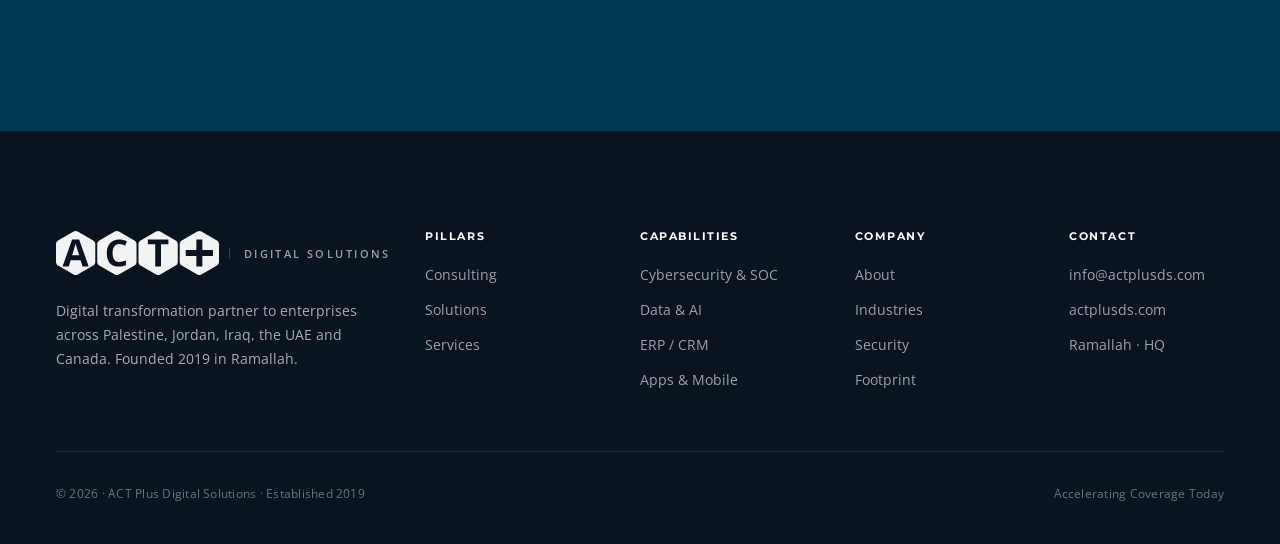
==== commit a5f86b58: "fix: remove Gaza from footprint map and office list, fix label overlap Removed Gaza marker from SVG " ====
--- a/index.html
+++ b/index.html
@@ -1062,27 +1062,22 @@
         <div class="hq">HQ</div>
       </div>
       <div class="fp-office">
-        <div class="code">PS · 02</div>
-        <div><h4>Gaza, Palestine</h4><div class="role">Operations &amp; development</div></div>
-        <div></div>
-      </div>
-      <div class="fp-office">
-        <div class="code">JO · 03</div>
+        <div class="code">JO · 02</div>
         <div><h4>Amman, Jordan</h4><div class="role">Regional consulting &amp; SOC</div></div>
         <div></div>
       </div>
       <div class="fp-office">
-        <div class="code">IQ · 04</div>
+        <div class="code">IQ · 03</div>
         <div><h4>Baghdad &amp; Erbil, Iraq</h4><div class="role">Telecom &amp; enterprise delivery</div></div>
         <div></div>
       </div>
       <div class="fp-office">
-        <div class="code">AE · 05</div>
+        <div class="code">AE · 04</div>
         <div><h4>Dubai, UAE</h4><div class="role">Gulf accounts &amp; partnerships</div></div>
         <div></div>
       </div>
       <div class="fp-office">
-        <div class="code">CA · 06</div>
+        <div class="code">CA · 05</div>
         <div><h4>Toronto, Canada</h4><div class="role">Digital marketing solutions</div></div>
         <div></div>
       </div>
@@ -1104,18 +1099,14 @@
         <circle cx="360" cy="290" r="260" fill="url(#mg)"/>
         <g stroke="#003A55" stroke-width="0.8" fill="none" opacity="0.35" stroke-dasharray="2 3">
           <path d="M308 300 L348 260"/>
-          <path d="M308 300 L305 335"/>
           <path d="M348 260 L450 250"/>
           <path d="M450 250 L540 345"/>
           <path d="M308 300 L90 190"/>
         </g>
         <g>
           <polygon points="308,282 328,294 328,318 308,330 288,318 288,294" fill="#003A55"/>
-          <text x="250" y="352" font-family="Open Sans" font-size="13" font-weight="600" fill="#0A1420">Ramallah · HQ</text>
-          <text x="250" y="366" font-family="Open Sans" font-size="10" fill="#6B7588">PALESTINE</text>
-
-          <polygon points="305,325 316,332 316,345 305,352 294,345 294,332" fill="#177cac"/>
-          <text x="272" y="376" font-family="Open Sans" font-size="11" font-weight="500" fill="#0A1420">Gaza</text>
+          <text x="336" y="300" font-family="Open Sans" font-size="13" font-weight="600" fill="#0A1420">Ramallah · HQ</text>
+          <text x="336" y="314" font-family="Open Sans" font-size="10" fill="#6B7588">PALESTINE</text>
 
           <polygon points="348,245 366,255 366,275 348,285 330,275 330,255" fill="#0097c0"/>
           <text x="375" y="263" font-family="Open Sans" font-size="13" font-weight="600" fill="#0A1420">Amman</text>
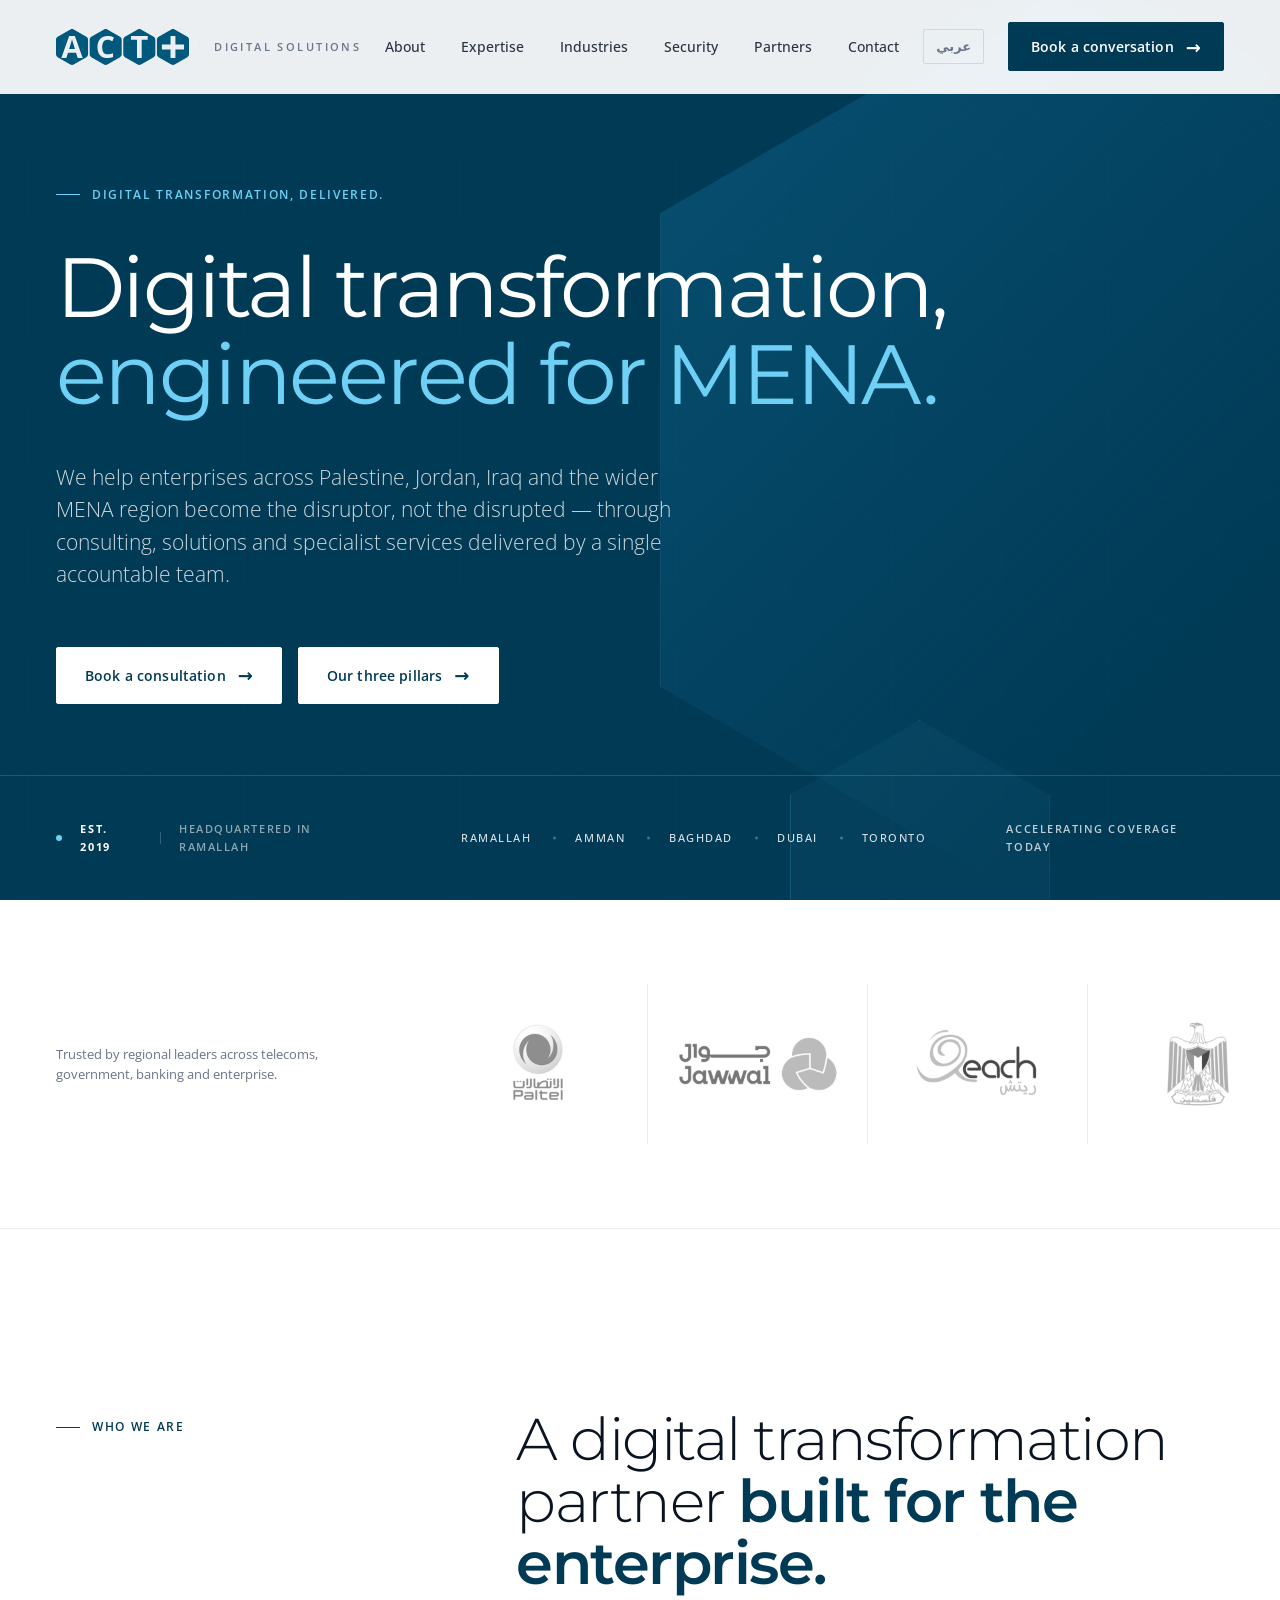
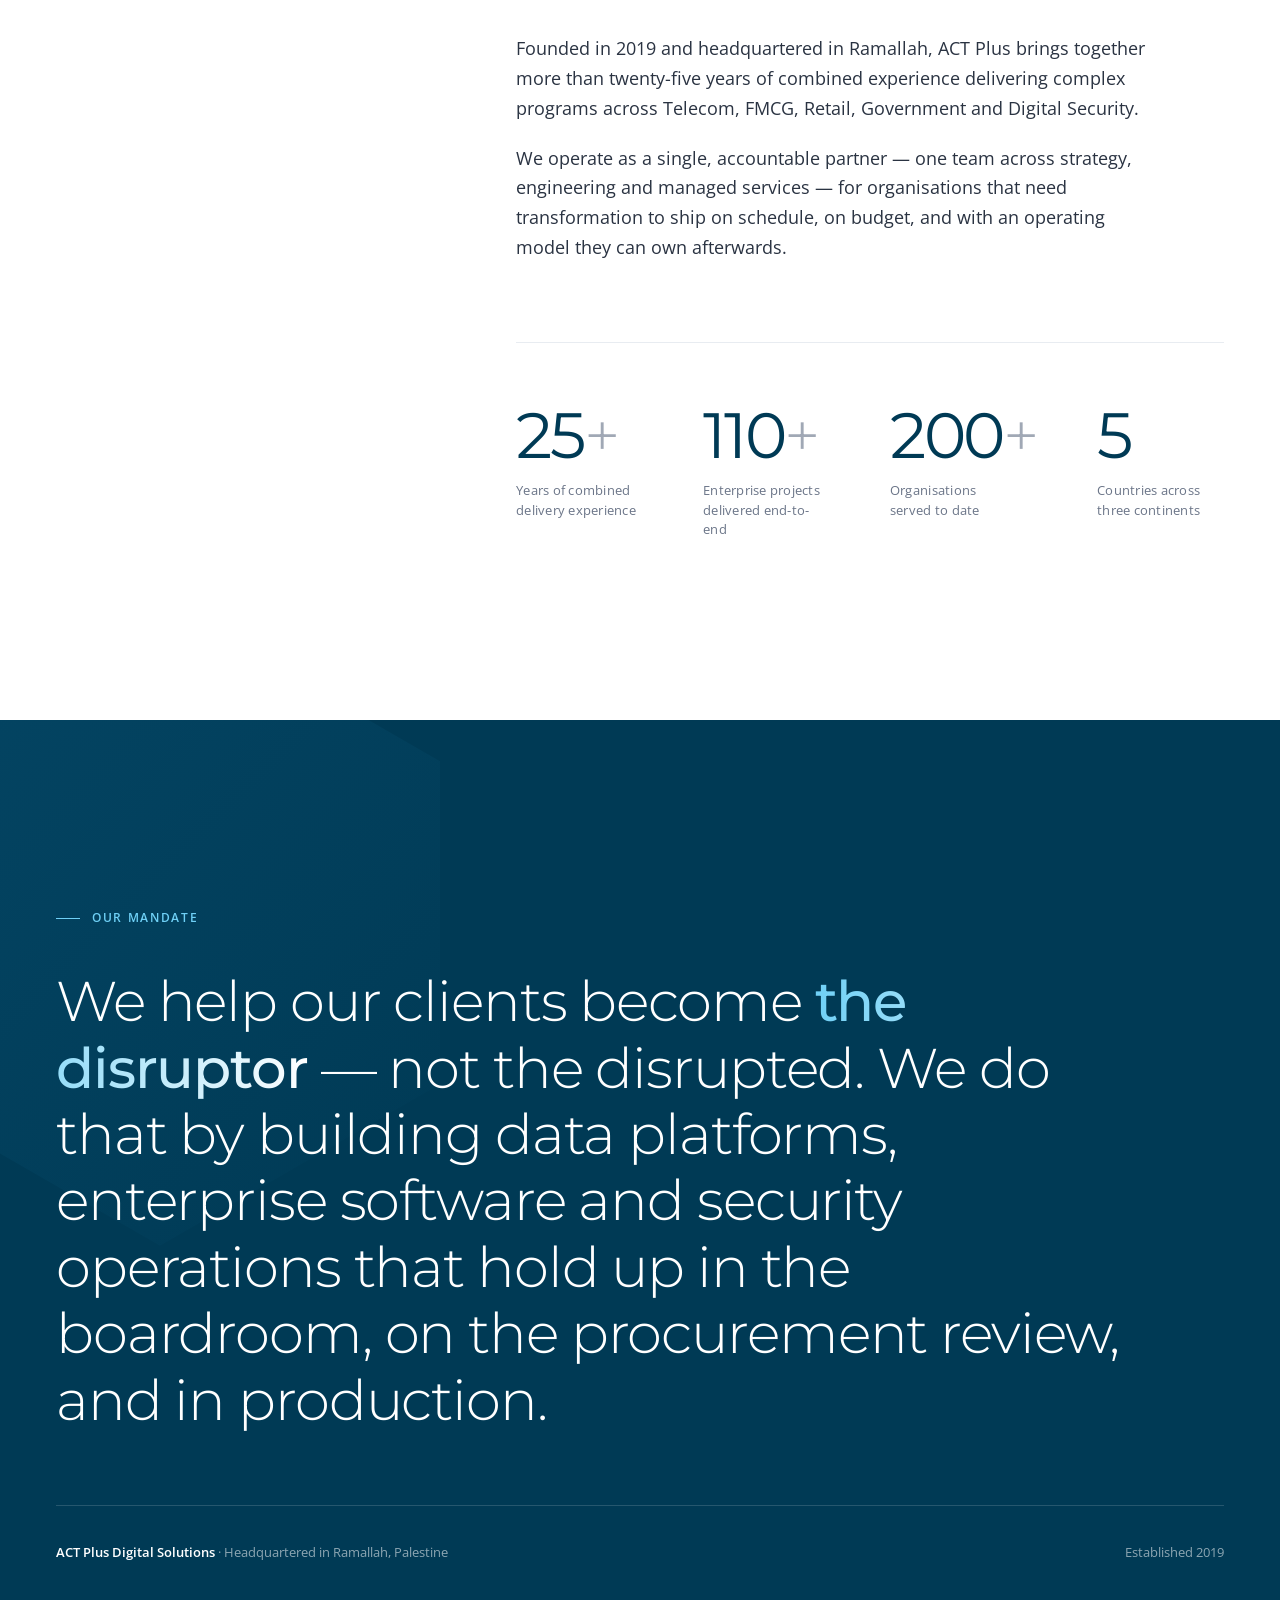
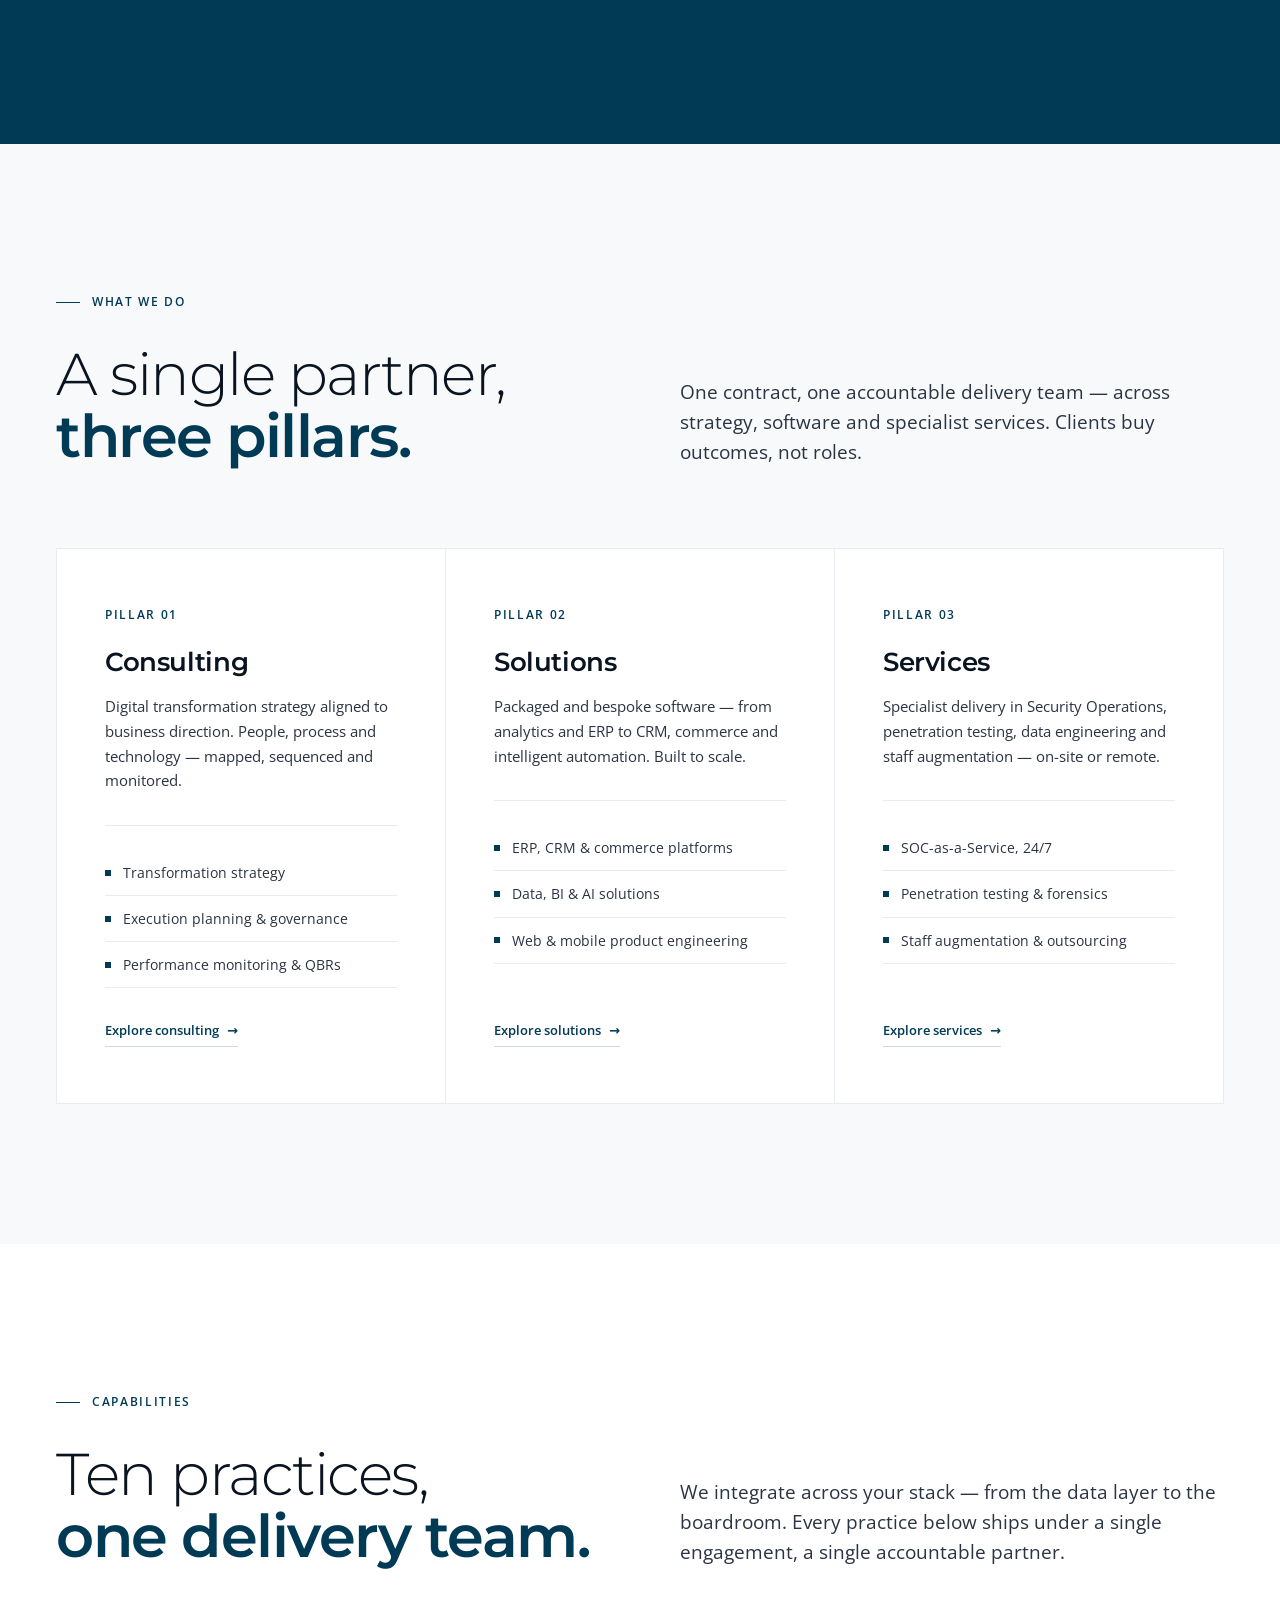
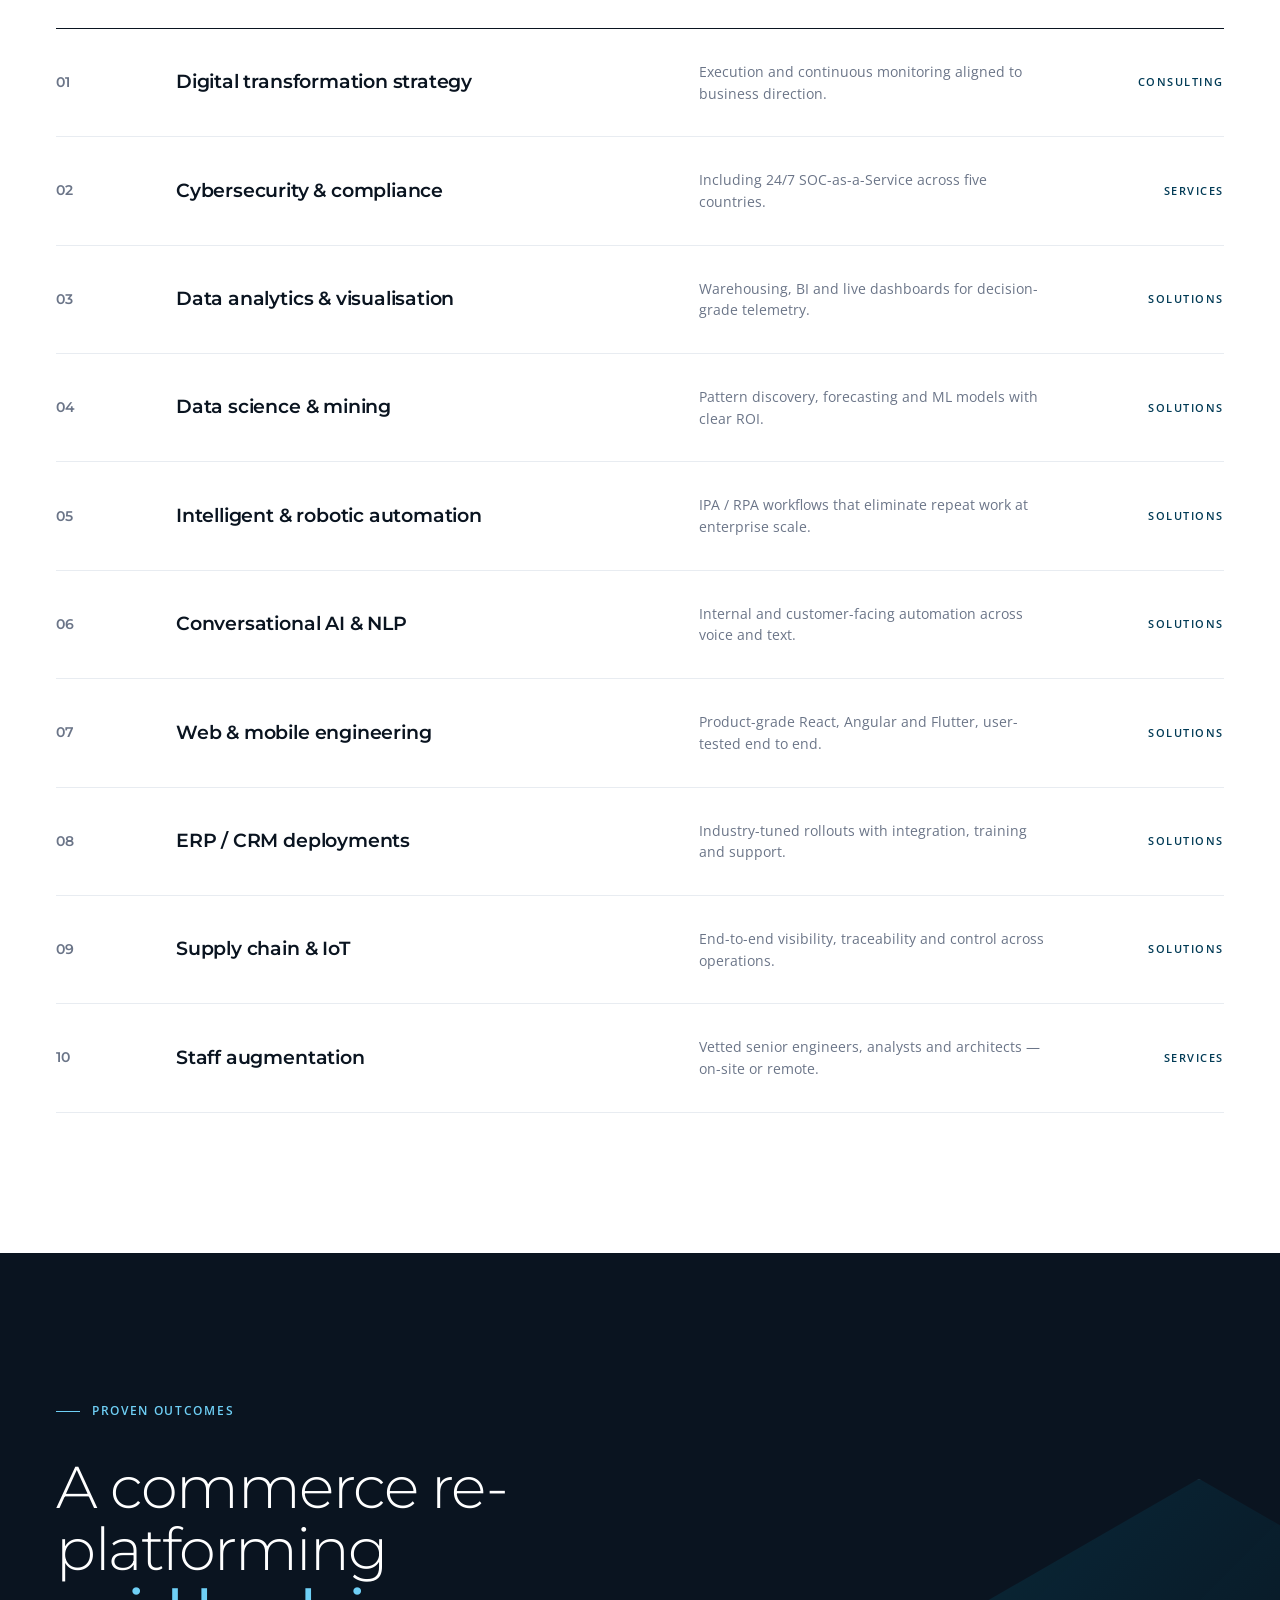
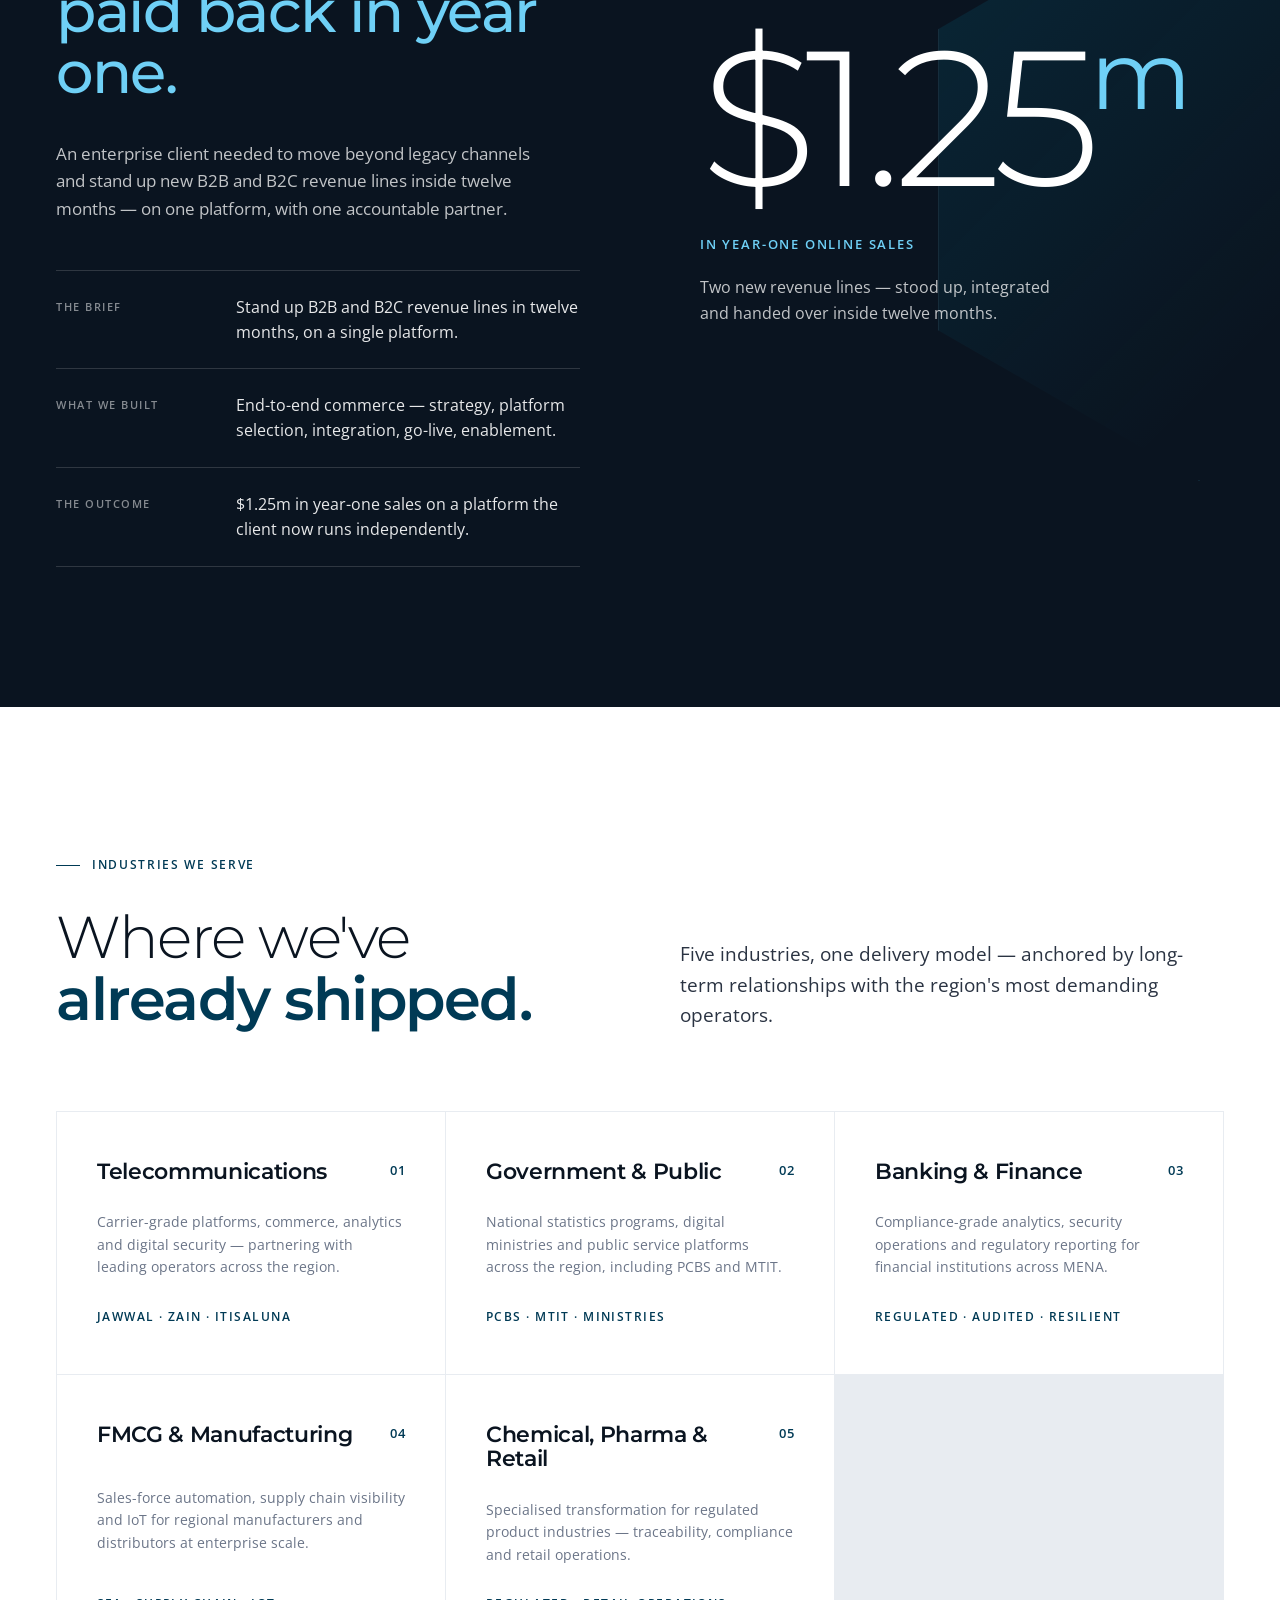
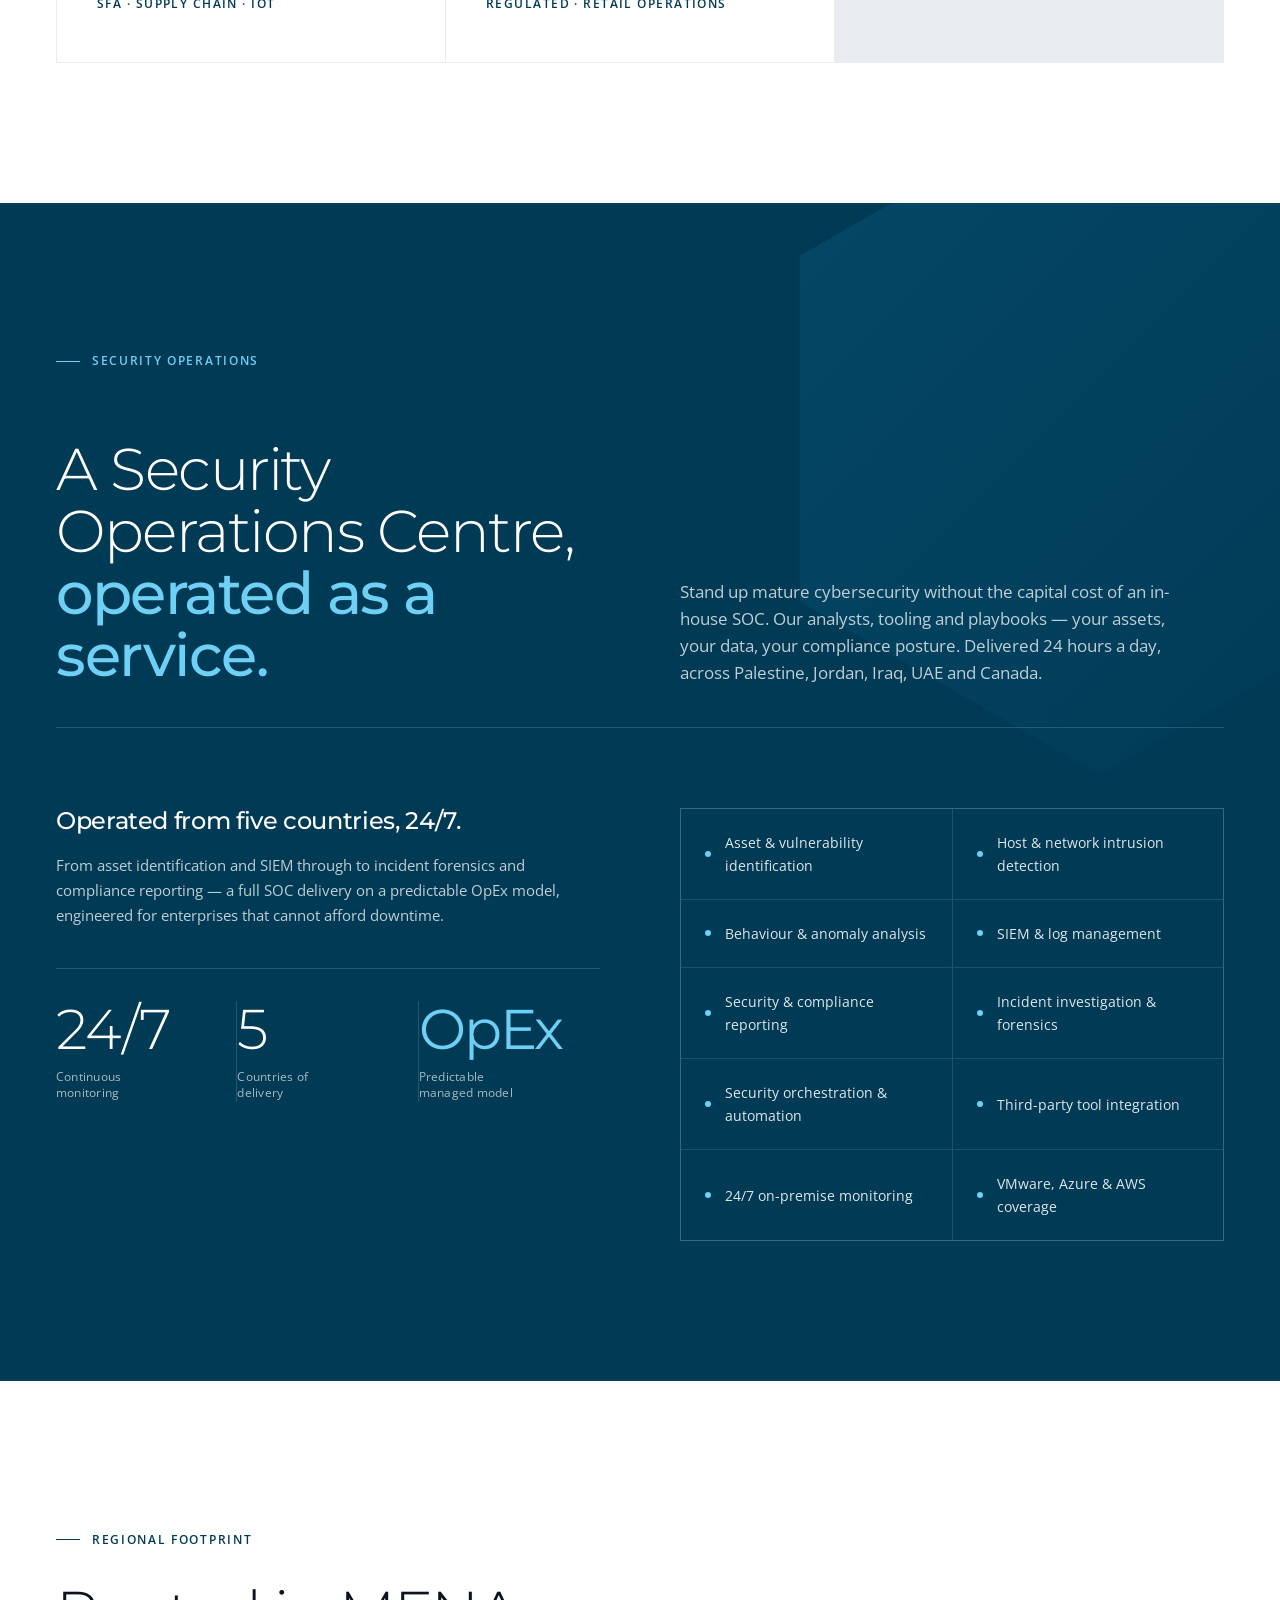
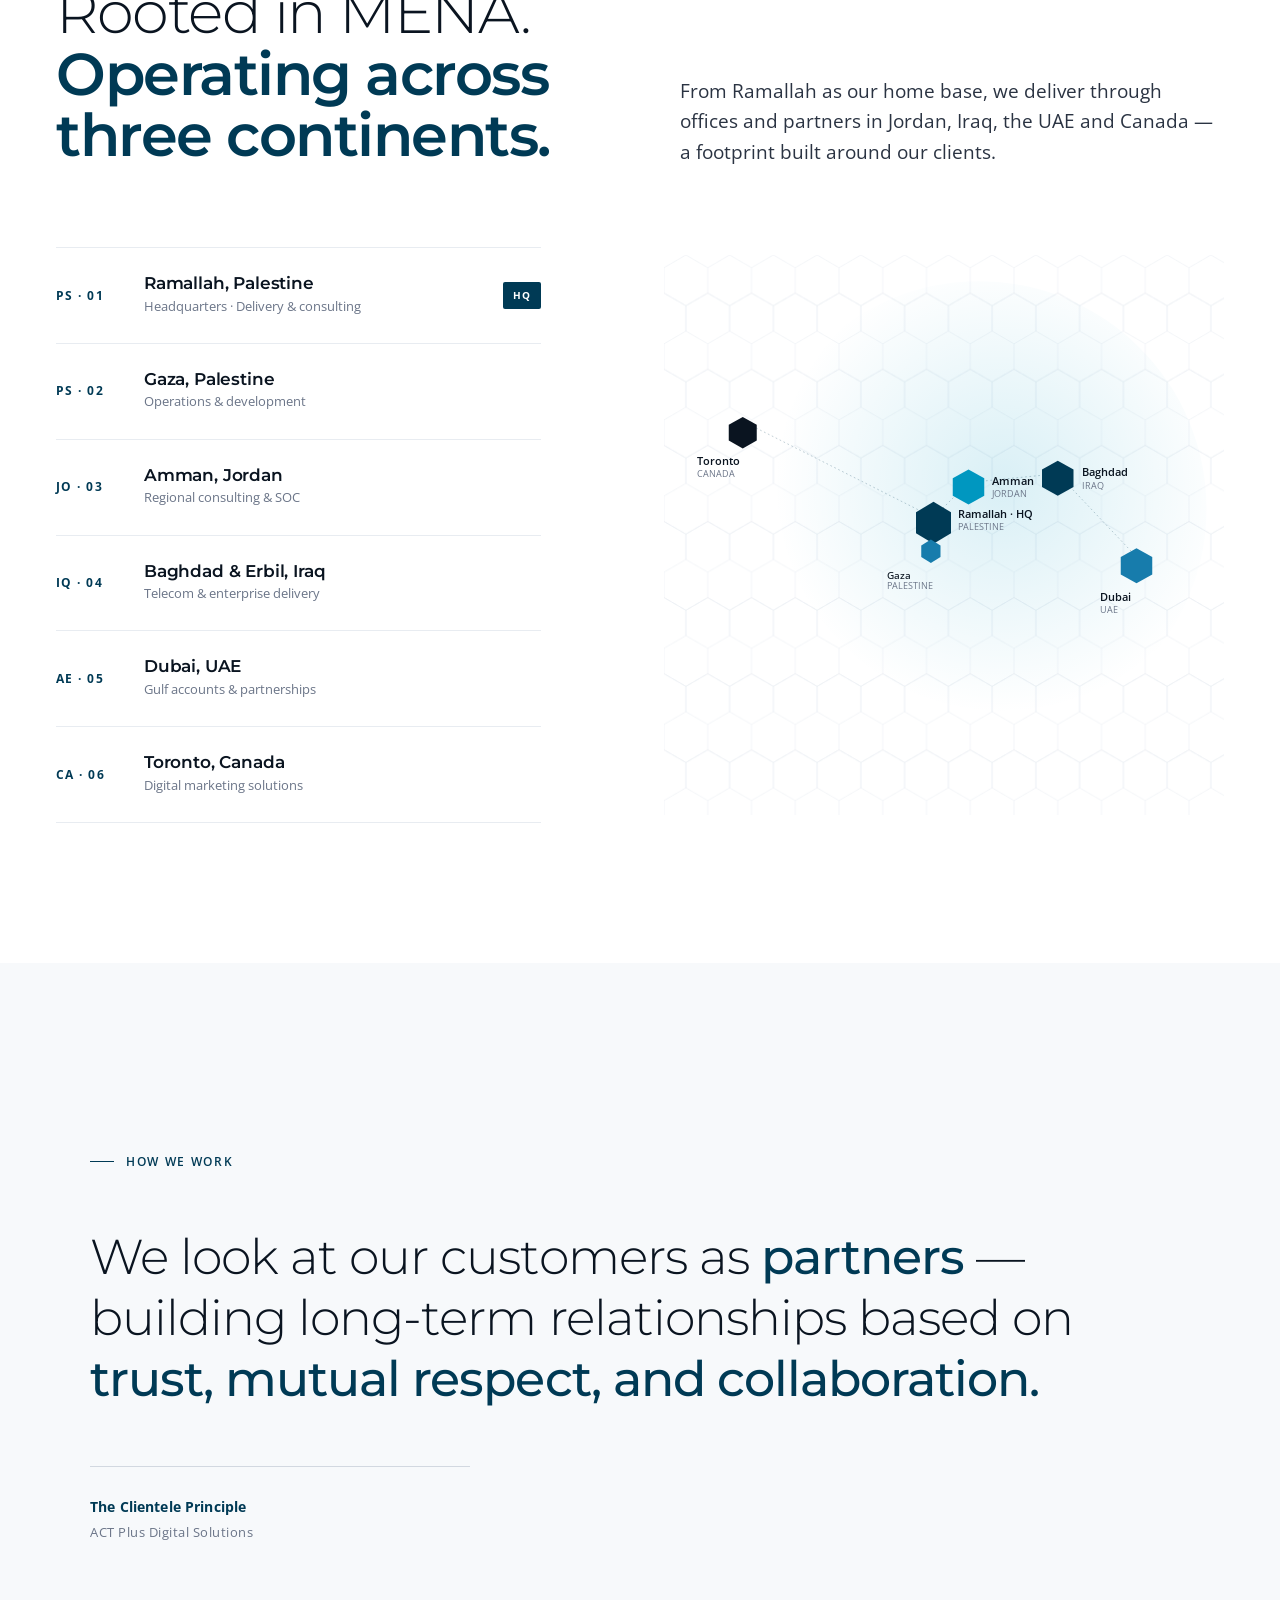
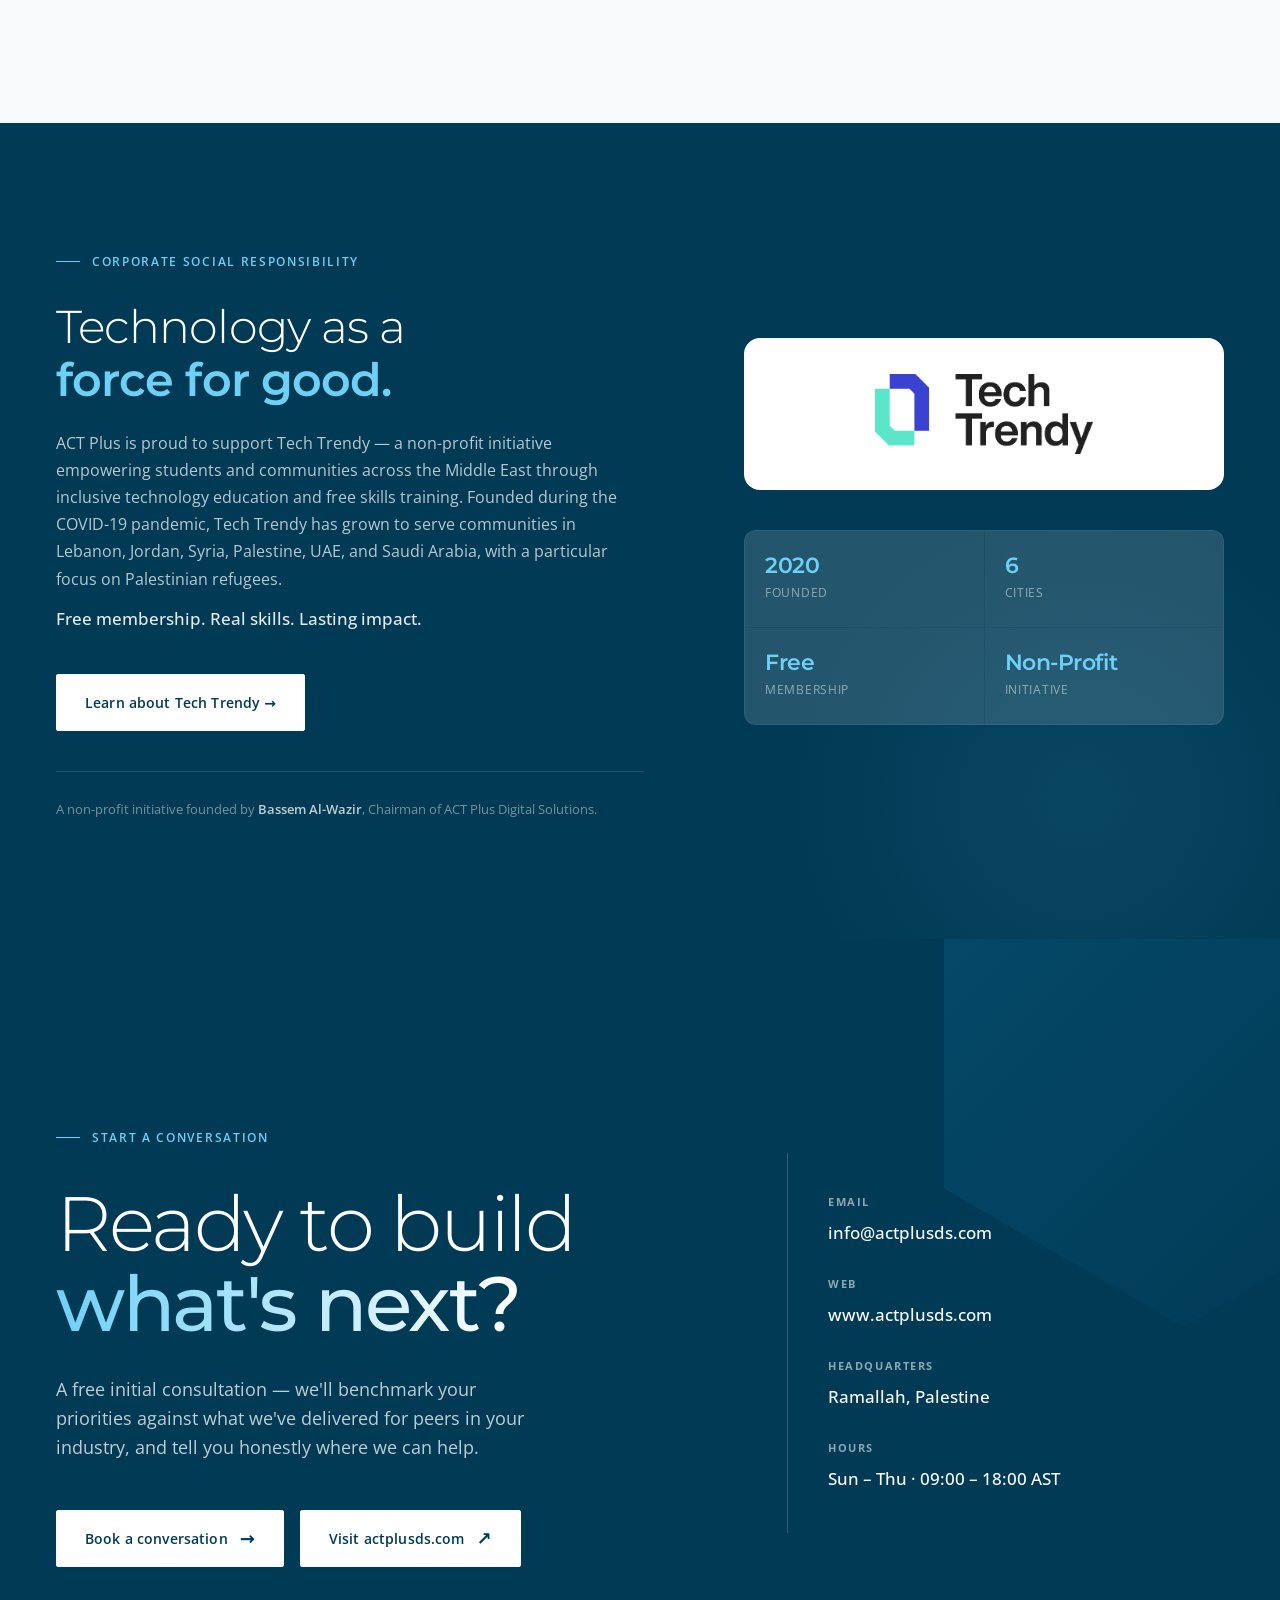
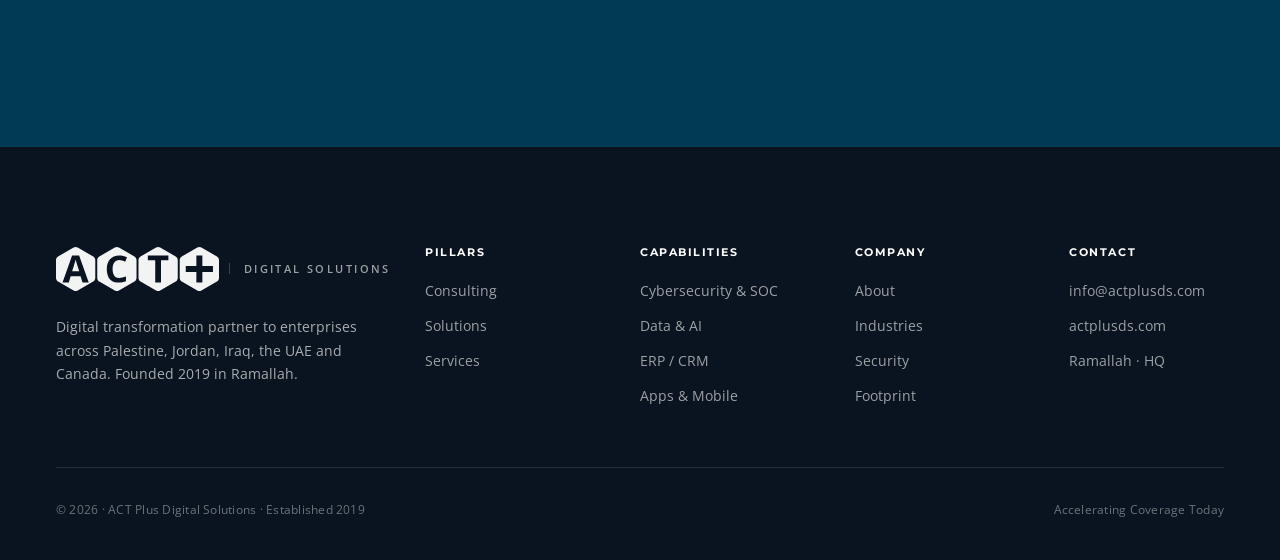
==== commit 6b360a63: "fix: restore Gaza to footprint, fix label overlap by repositioning labels Ramallah label moved to th" ====
--- a/index.html
+++ b/index.html
@@ -1062,22 +1062,27 @@
         <div class="hq">HQ</div>
       </div>
       <div class="fp-office">
-        <div class="code">JO · 02</div>
+        <div class="code">PS · 02</div>
+        <div><h4>Gaza, Palestine</h4><div class="role">Operations &amp; development</div></div>
+        <div></div>
+      </div>
+      <div class="fp-office">
+        <div class="code">JO · 03</div>
         <div><h4>Amman, Jordan</h4><div class="role">Regional consulting &amp; SOC</div></div>
         <div></div>
       </div>
       <div class="fp-office">
-        <div class="code">IQ · 03</div>
+        <div class="code">IQ · 04</div>
         <div><h4>Baghdad &amp; Erbil, Iraq</h4><div class="role">Telecom &amp; enterprise delivery</div></div>
         <div></div>
       </div>
       <div class="fp-office">
-        <div class="code">AE · 04</div>
+        <div class="code">AE · 05</div>
         <div><h4>Dubai, UAE</h4><div class="role">Gulf accounts &amp; partnerships</div></div>
         <div></div>
       </div>
       <div class="fp-office">
-        <div class="code">CA · 05</div>
+        <div class="code">CA · 06</div>
         <div><h4>Toronto, Canada</h4><div class="role">Digital marketing solutions</div></div>
         <div></div>
       </div>
@@ -1099,6 +1104,7 @@
         <circle cx="360" cy="290" r="260" fill="url(#mg)"/>
         <g stroke="#003A55" stroke-width="0.8" fill="none" opacity="0.35" stroke-dasharray="2 3">
           <path d="M308 300 L348 260"/>
+          <path d="M308 300 L305 335"/>
           <path d="M348 260 L450 250"/>
           <path d="M450 250 L540 345"/>
           <path d="M308 300 L90 190"/>
@@ -1107,6 +1113,10 @@
           <polygon points="308,282 328,294 328,318 308,330 288,318 288,294" fill="#003A55"/>
           <text x="336" y="300" font-family="Open Sans" font-size="13" font-weight="600" fill="#0A1420">Ramallah · HQ</text>
           <text x="336" y="314" font-family="Open Sans" font-size="10" fill="#6B7588">PALESTINE</text>
+
+          <polygon points="305,325 316,332 316,345 305,352 294,345 294,332" fill="#177cac"/>
+          <text x="255" y="370" font-family="Open Sans" font-size="11" font-weight="500" fill="#0A1420">Gaza</text>
+          <text x="255" y="382" font-family="Open Sans" font-size="10" fill="#6B7588">PALESTINE</text>
 
           <polygon points="348,245 366,255 366,275 348,285 330,275 330,255" fill="#0097c0"/>
           <text x="375" y="263" font-family="Open Sans" font-size="13" font-weight="600" fill="#0A1420">Amman</text>
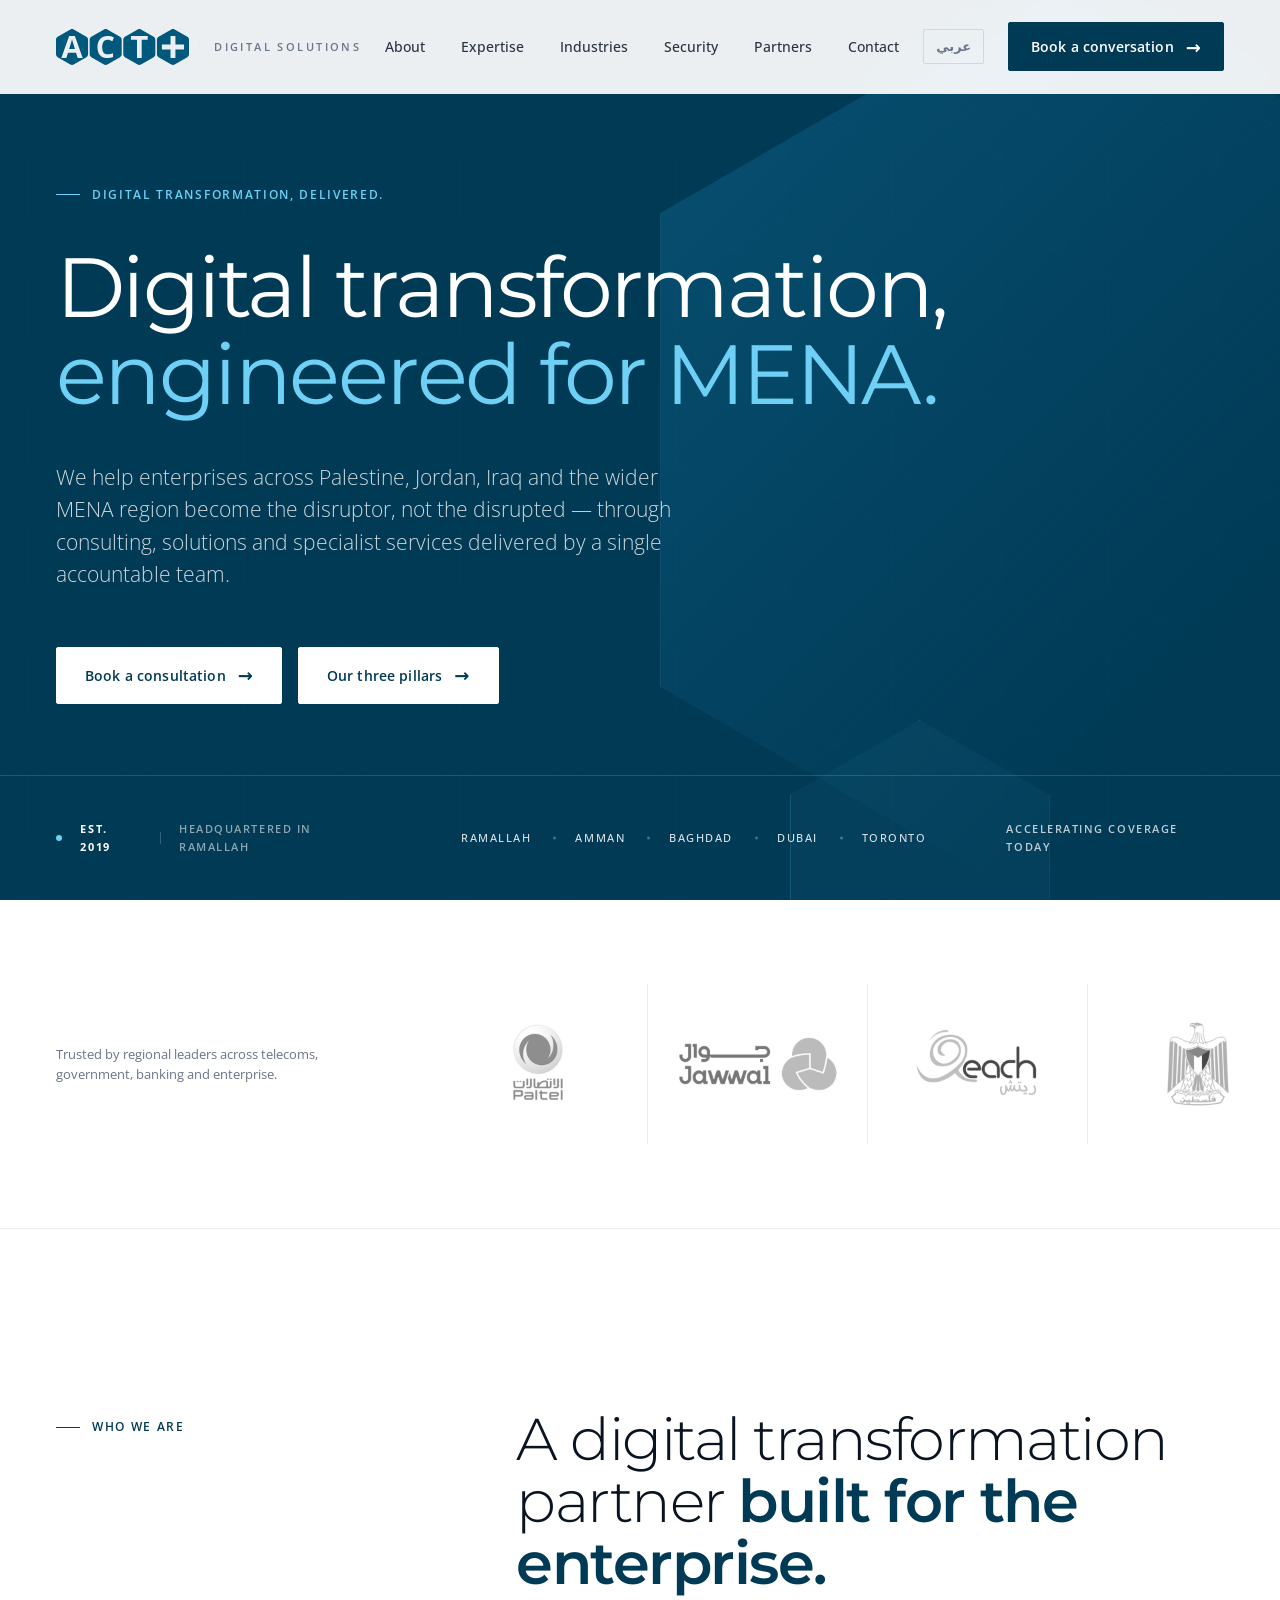
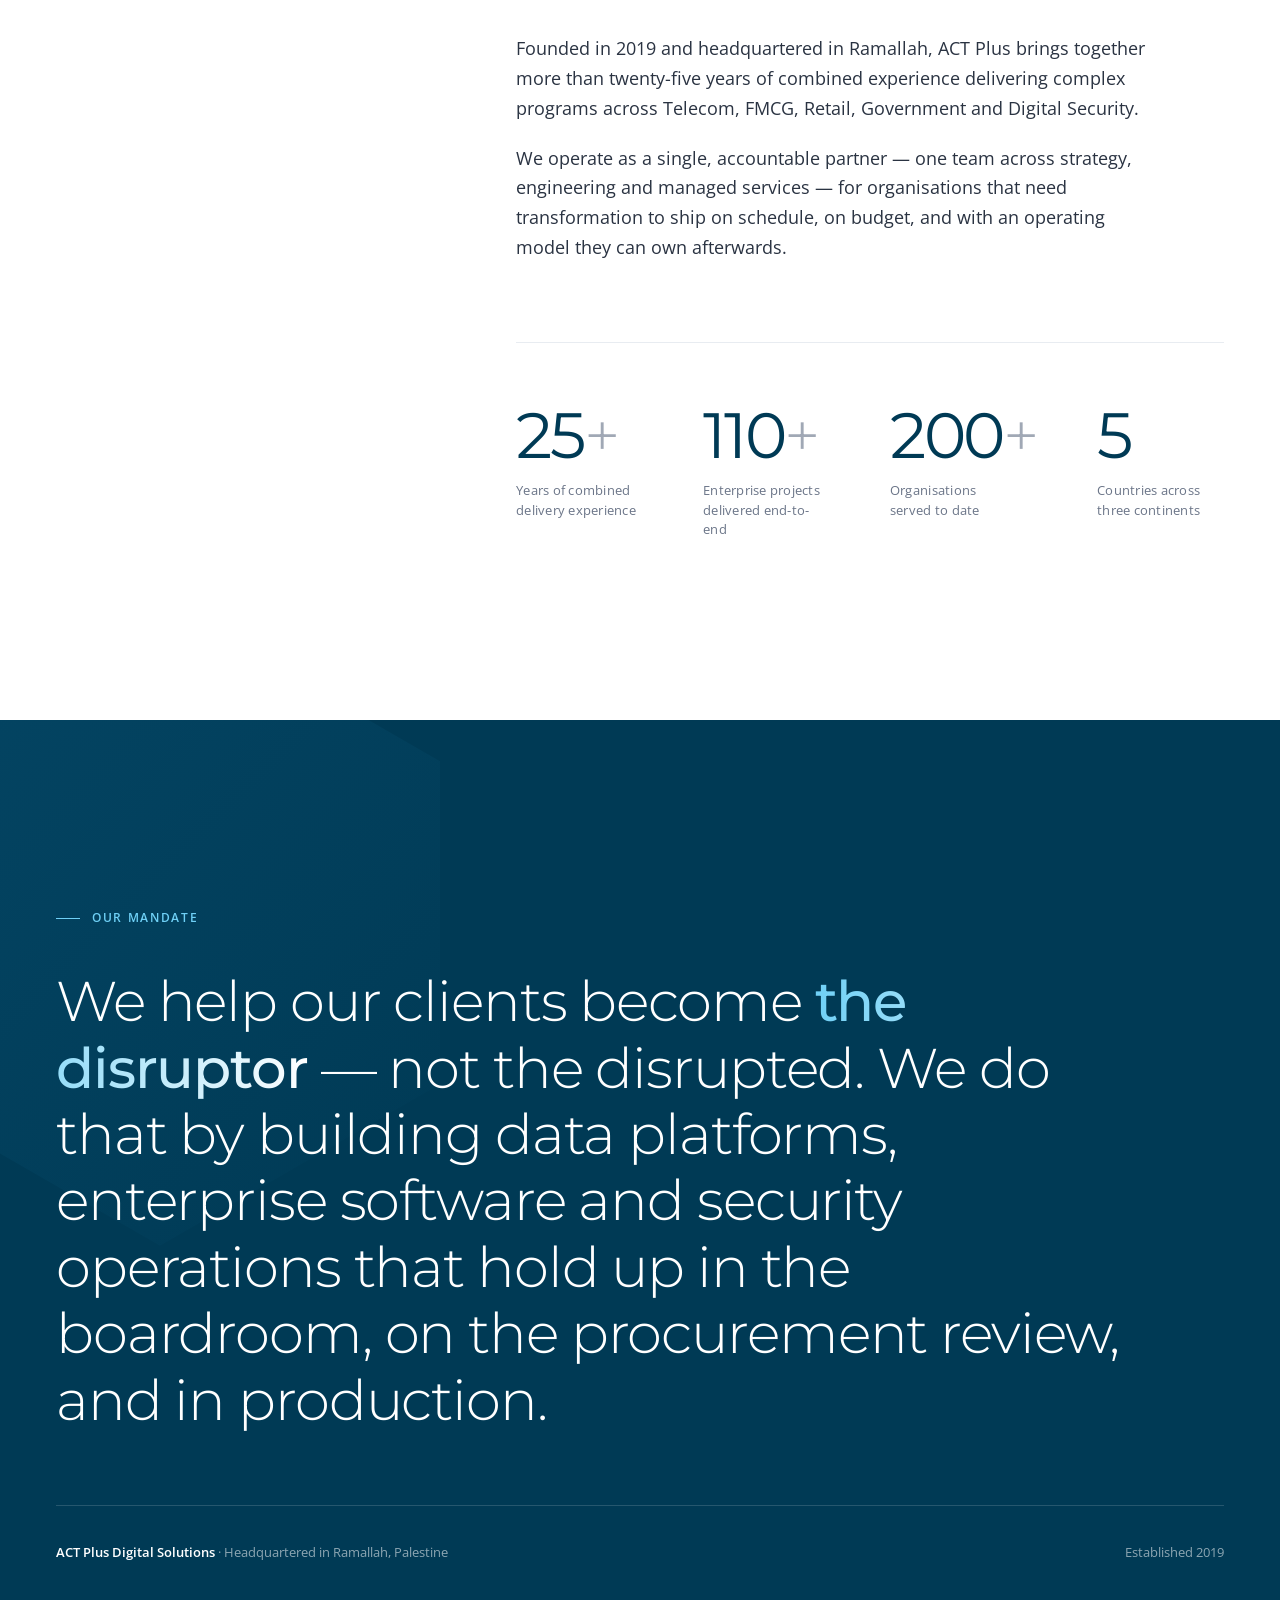
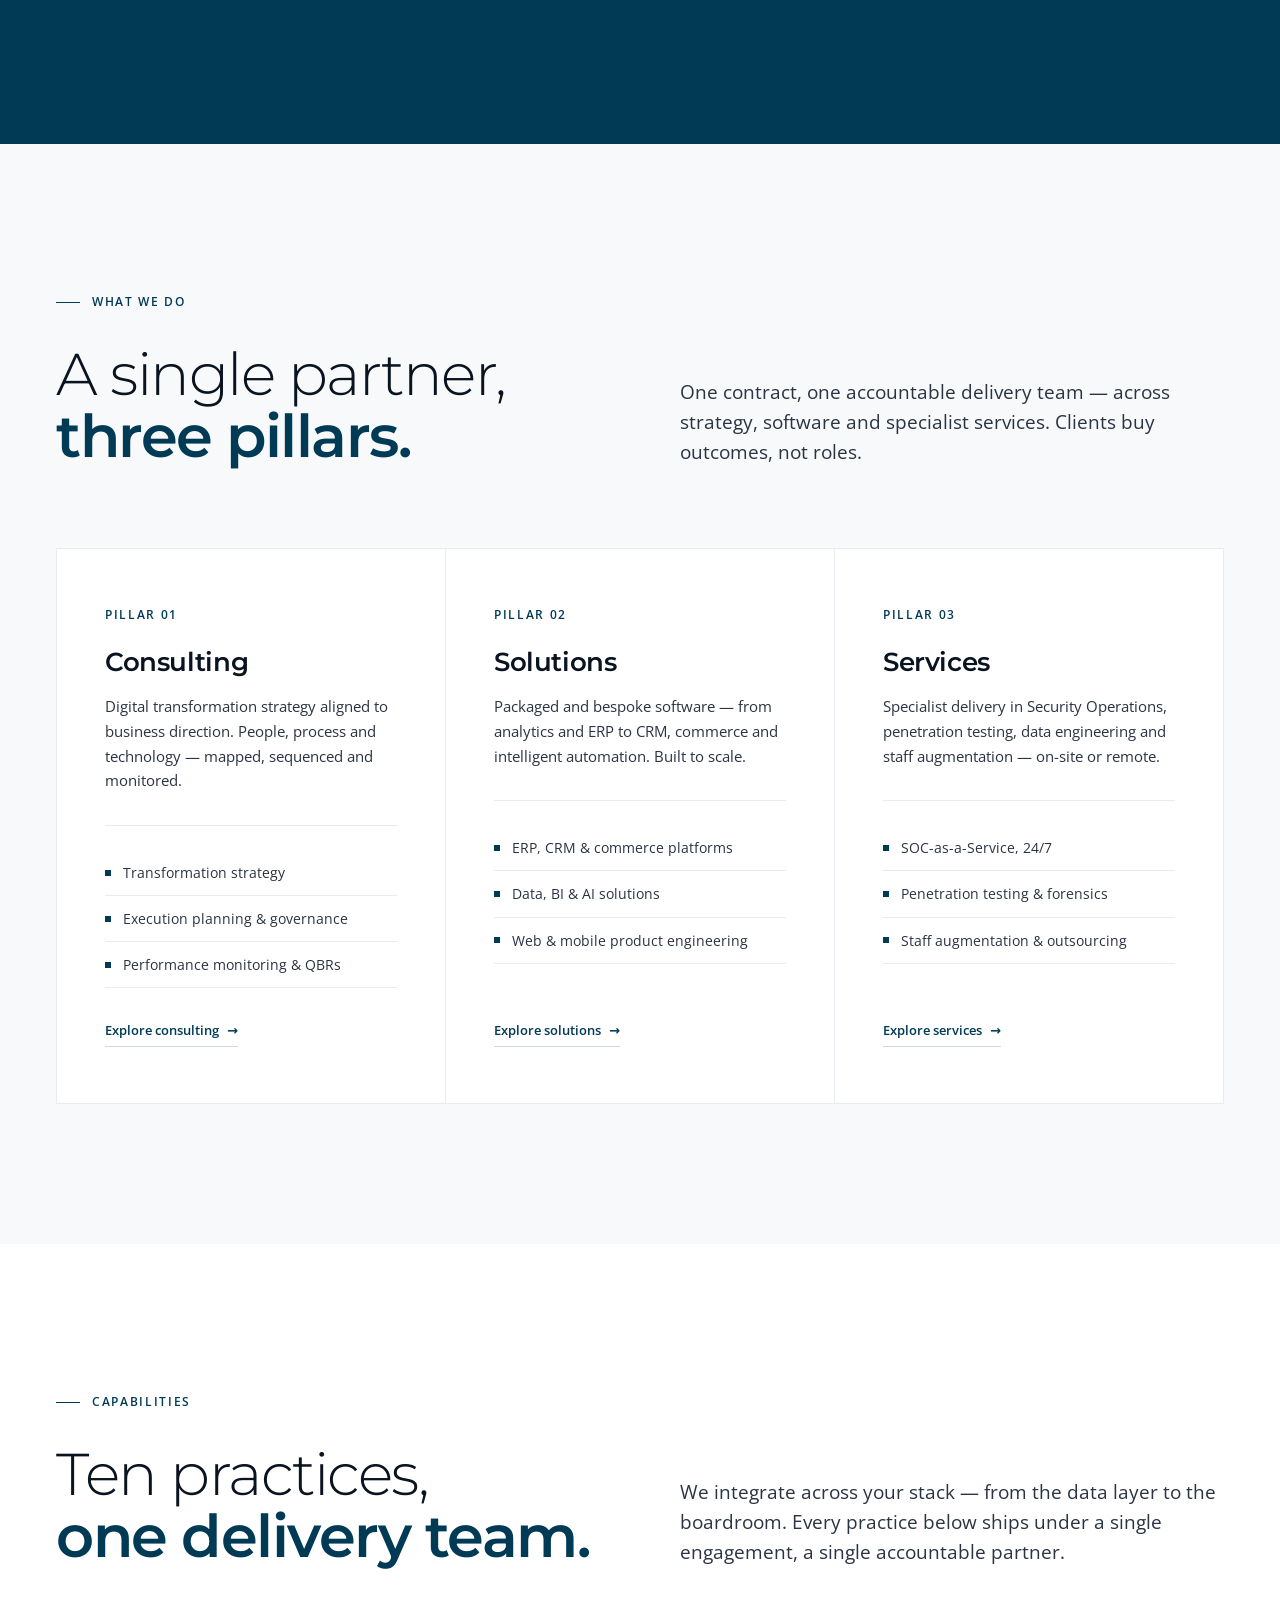
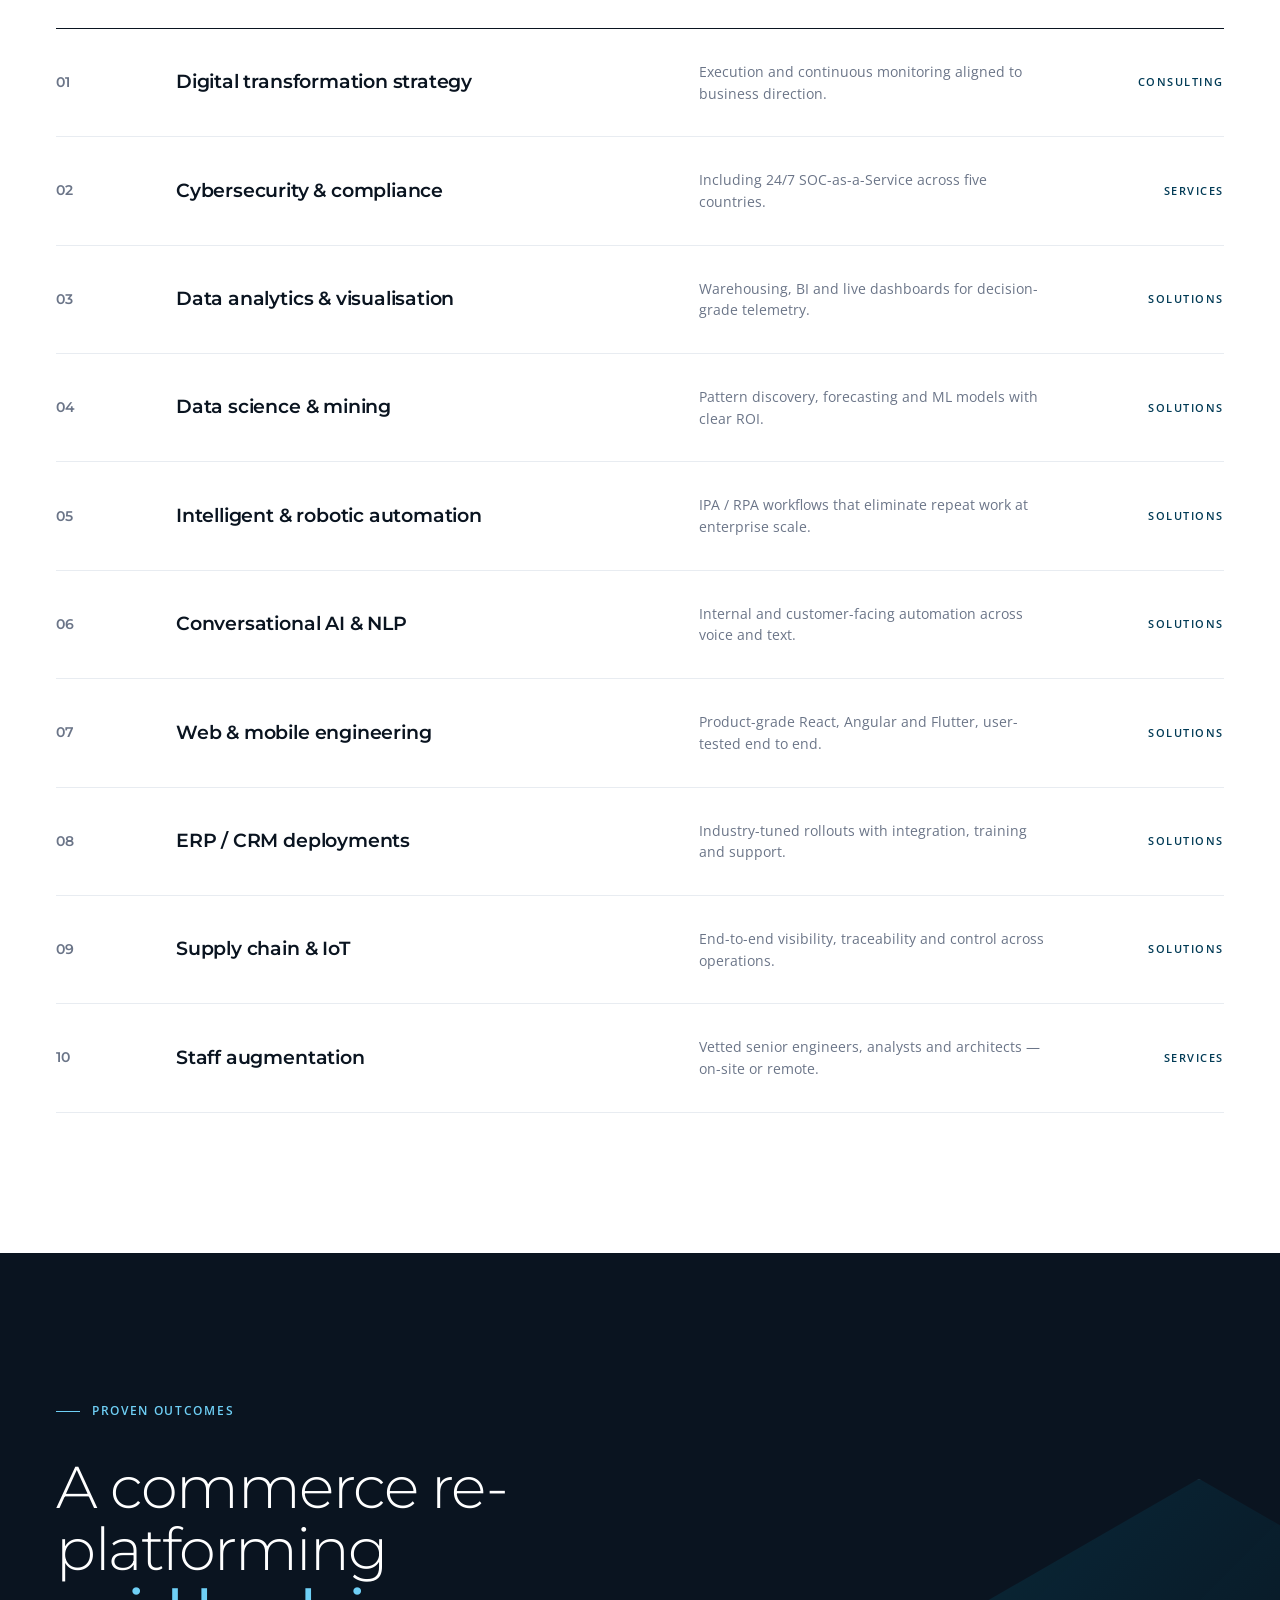
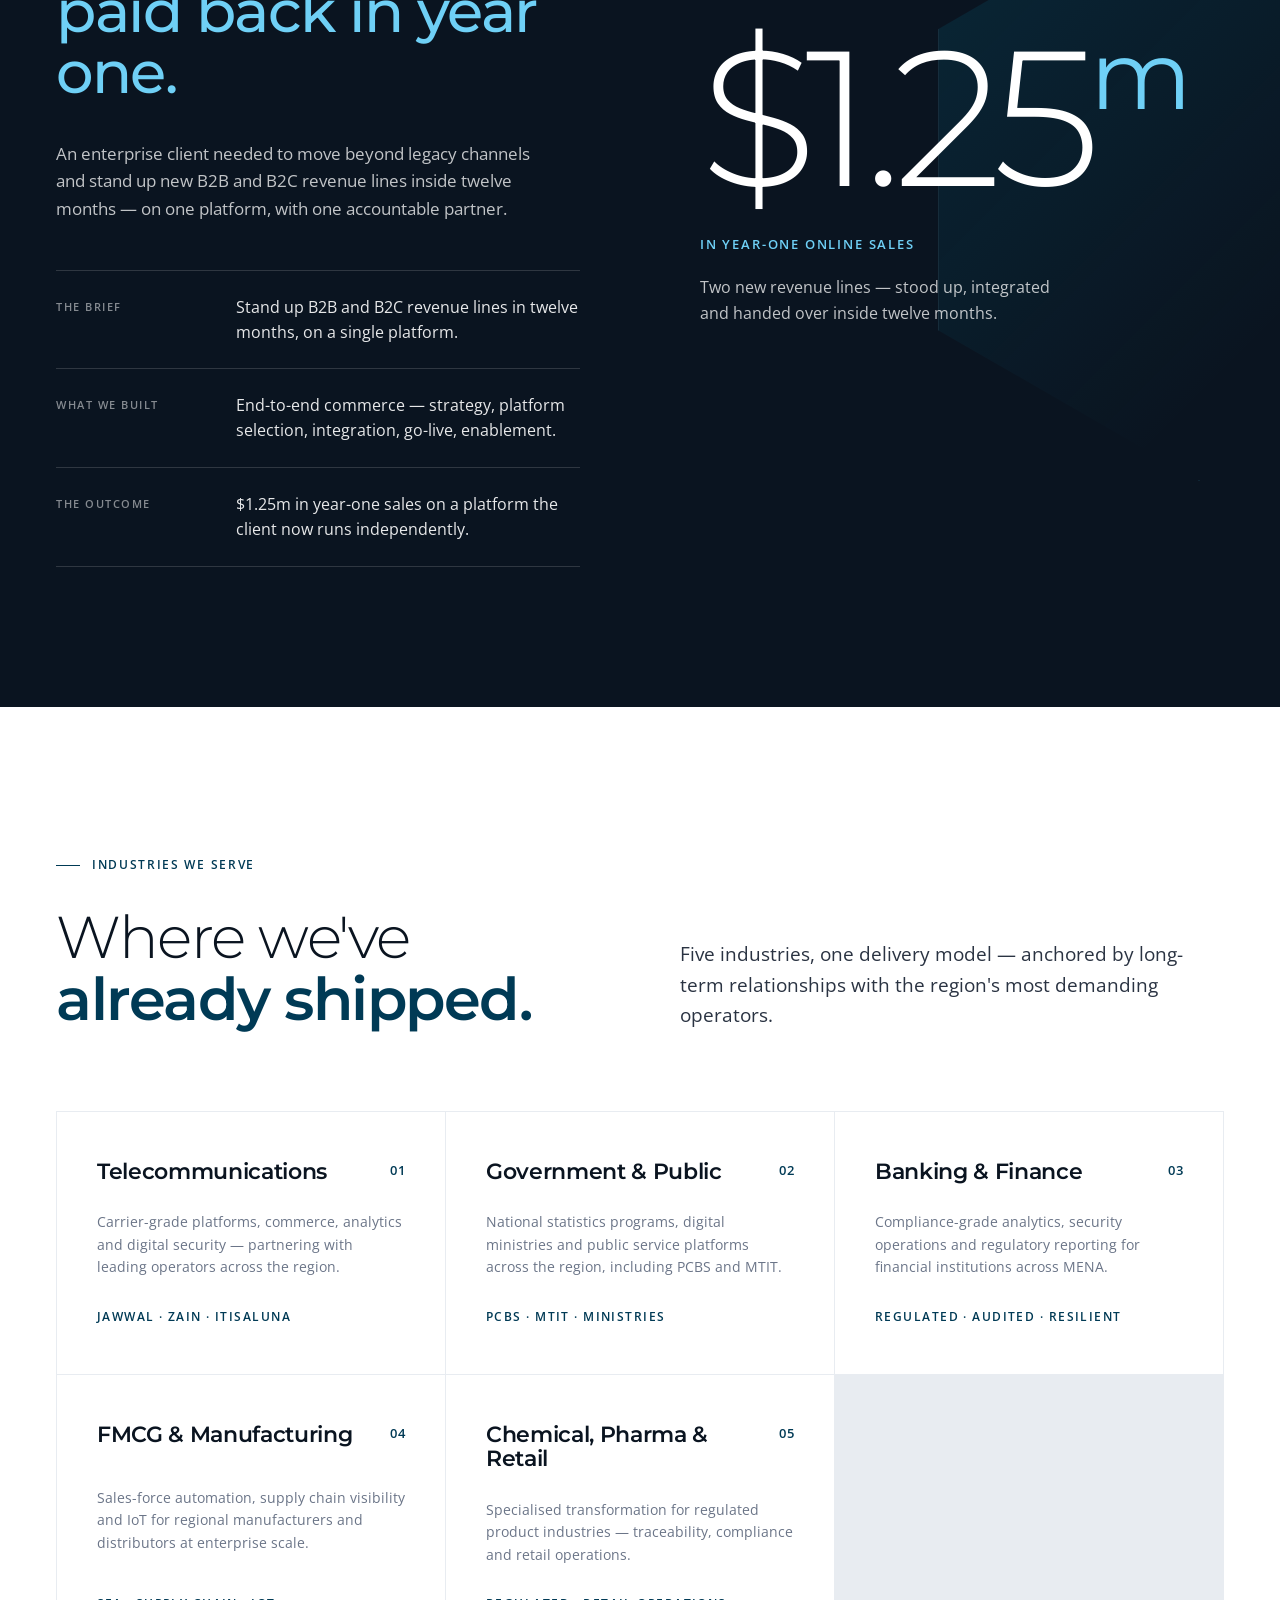
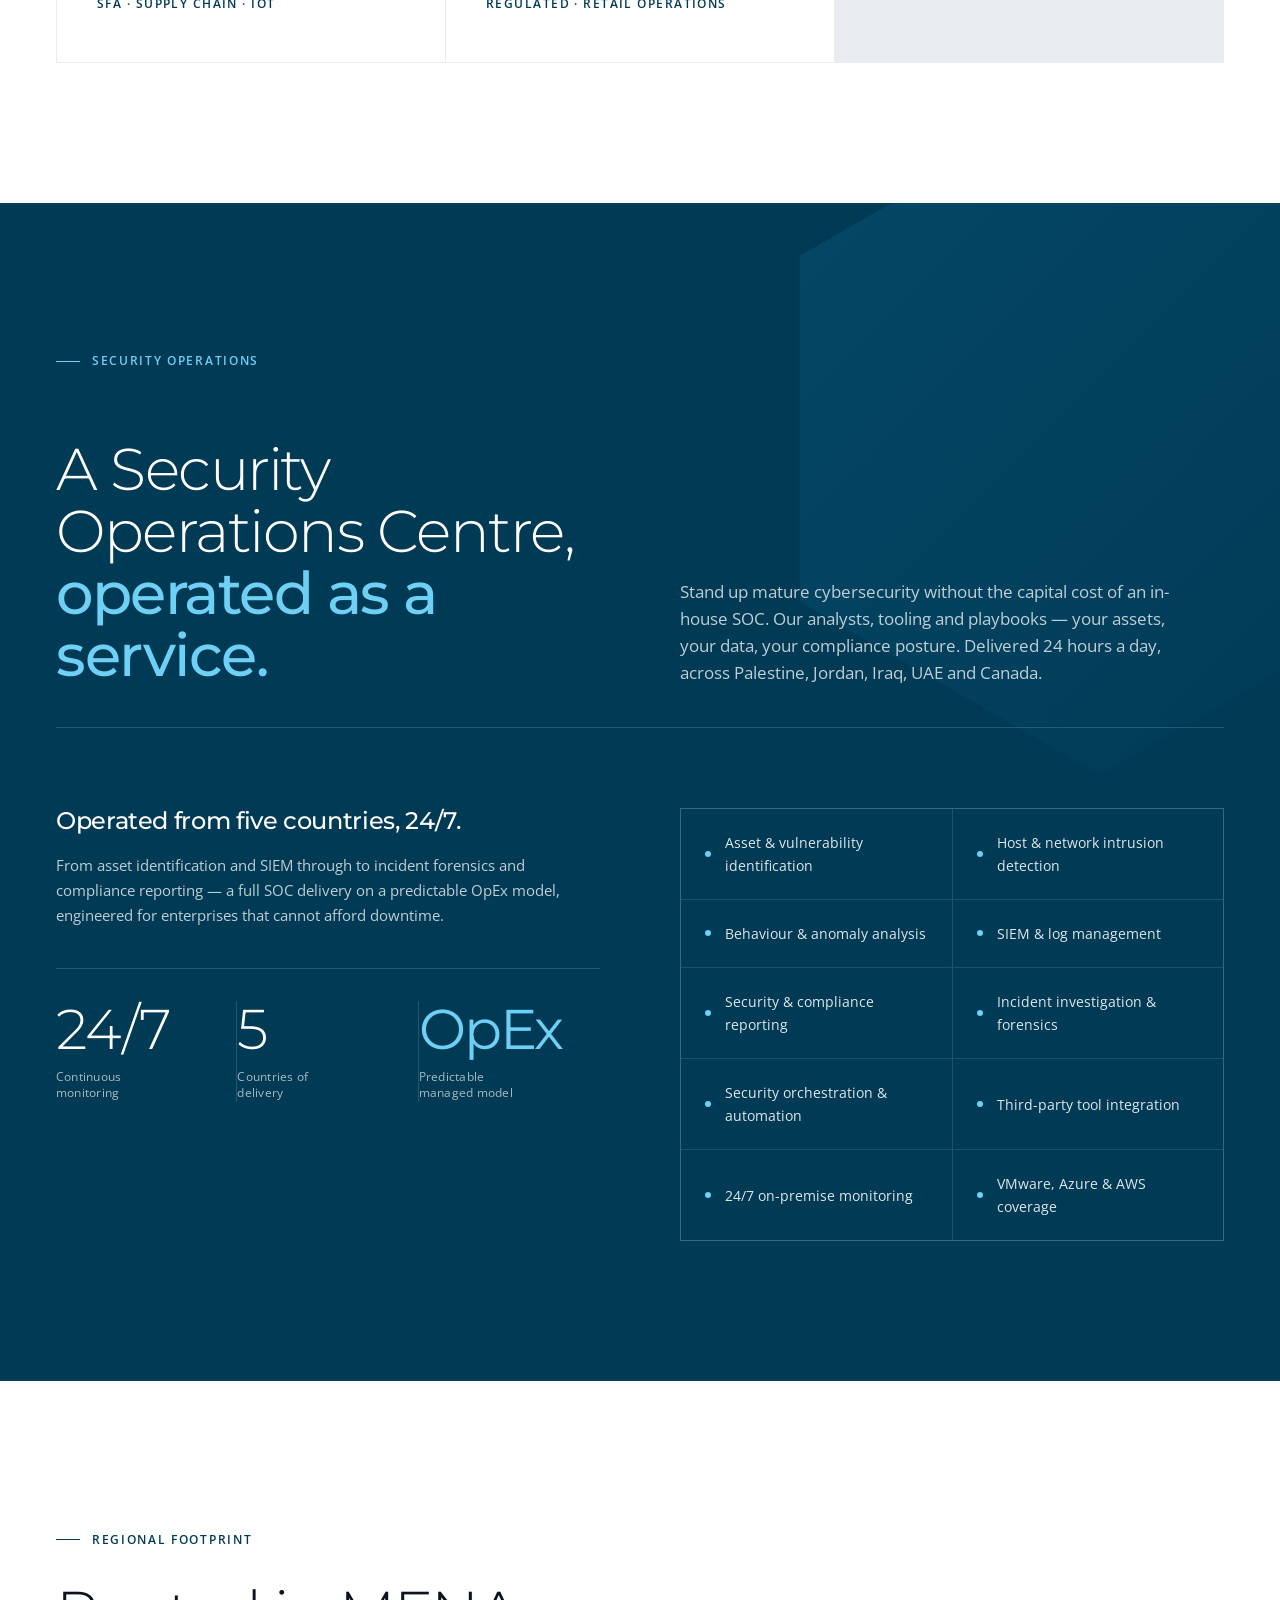
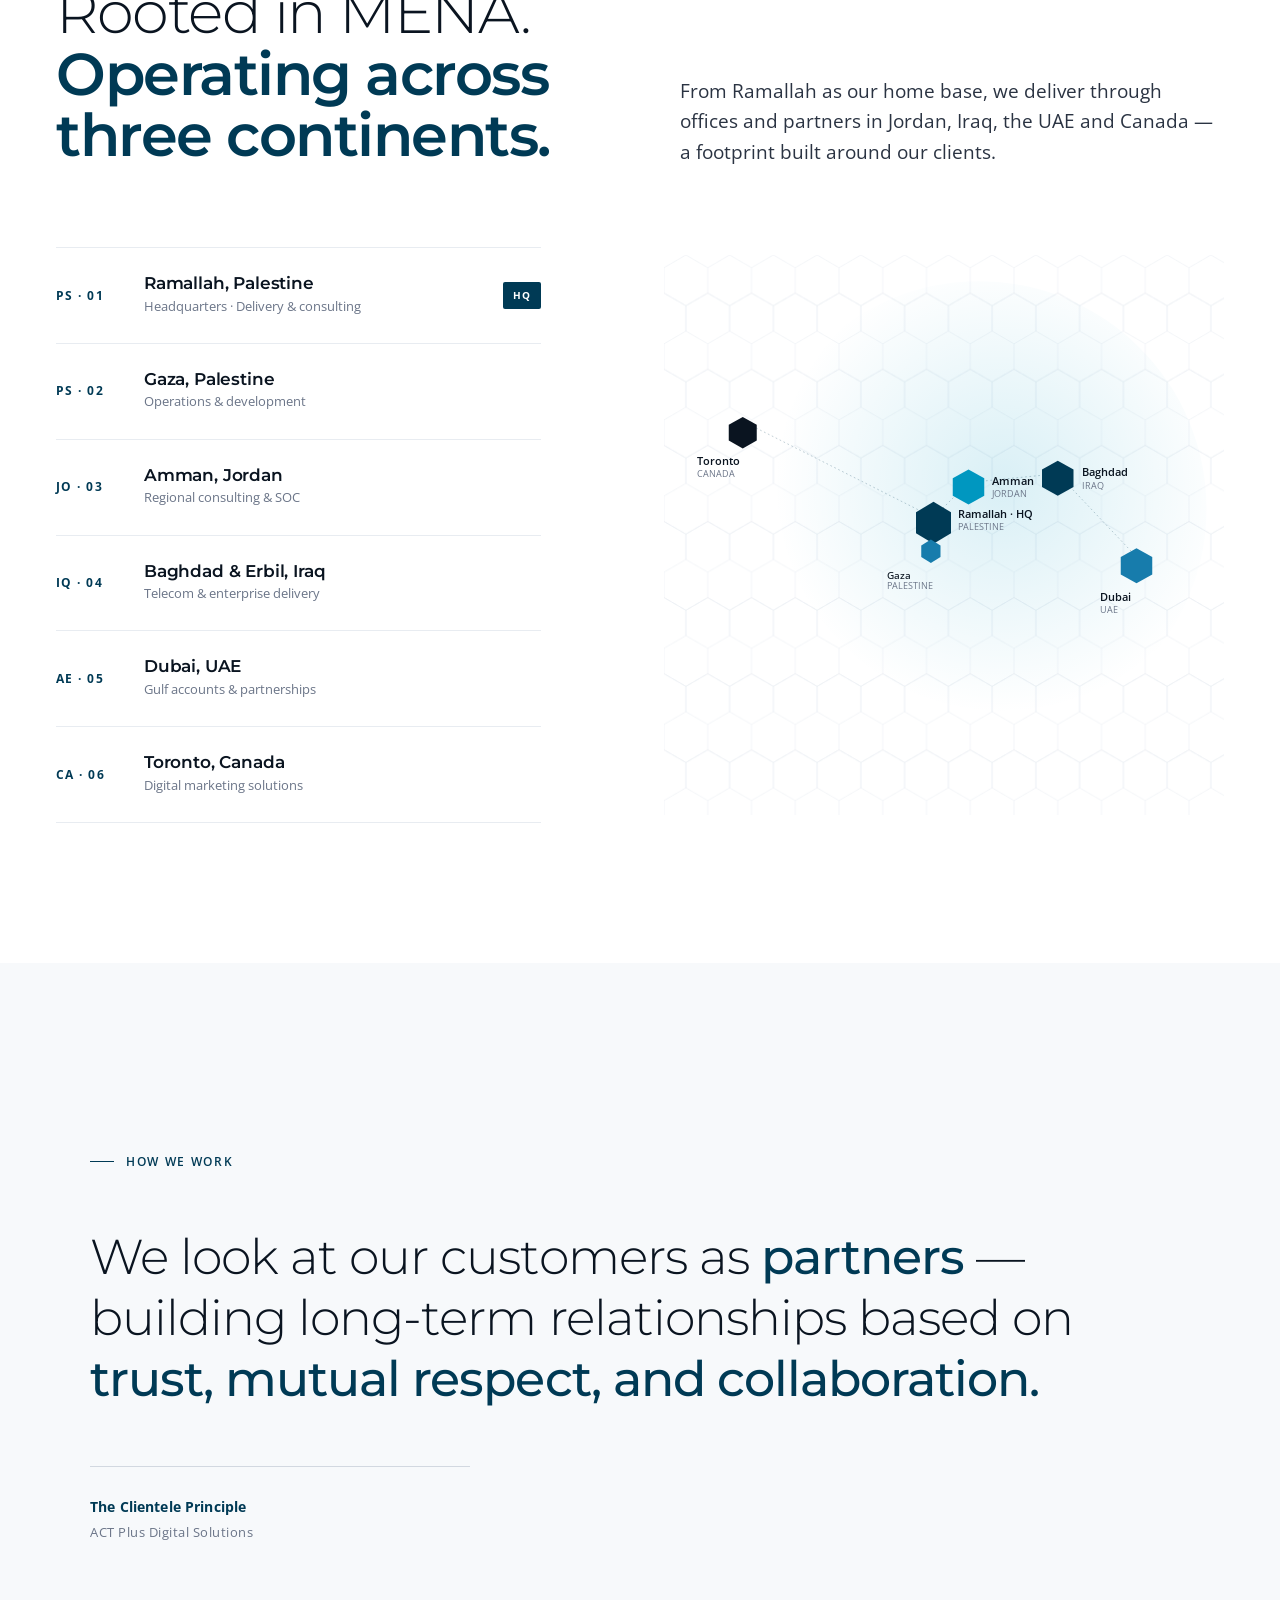
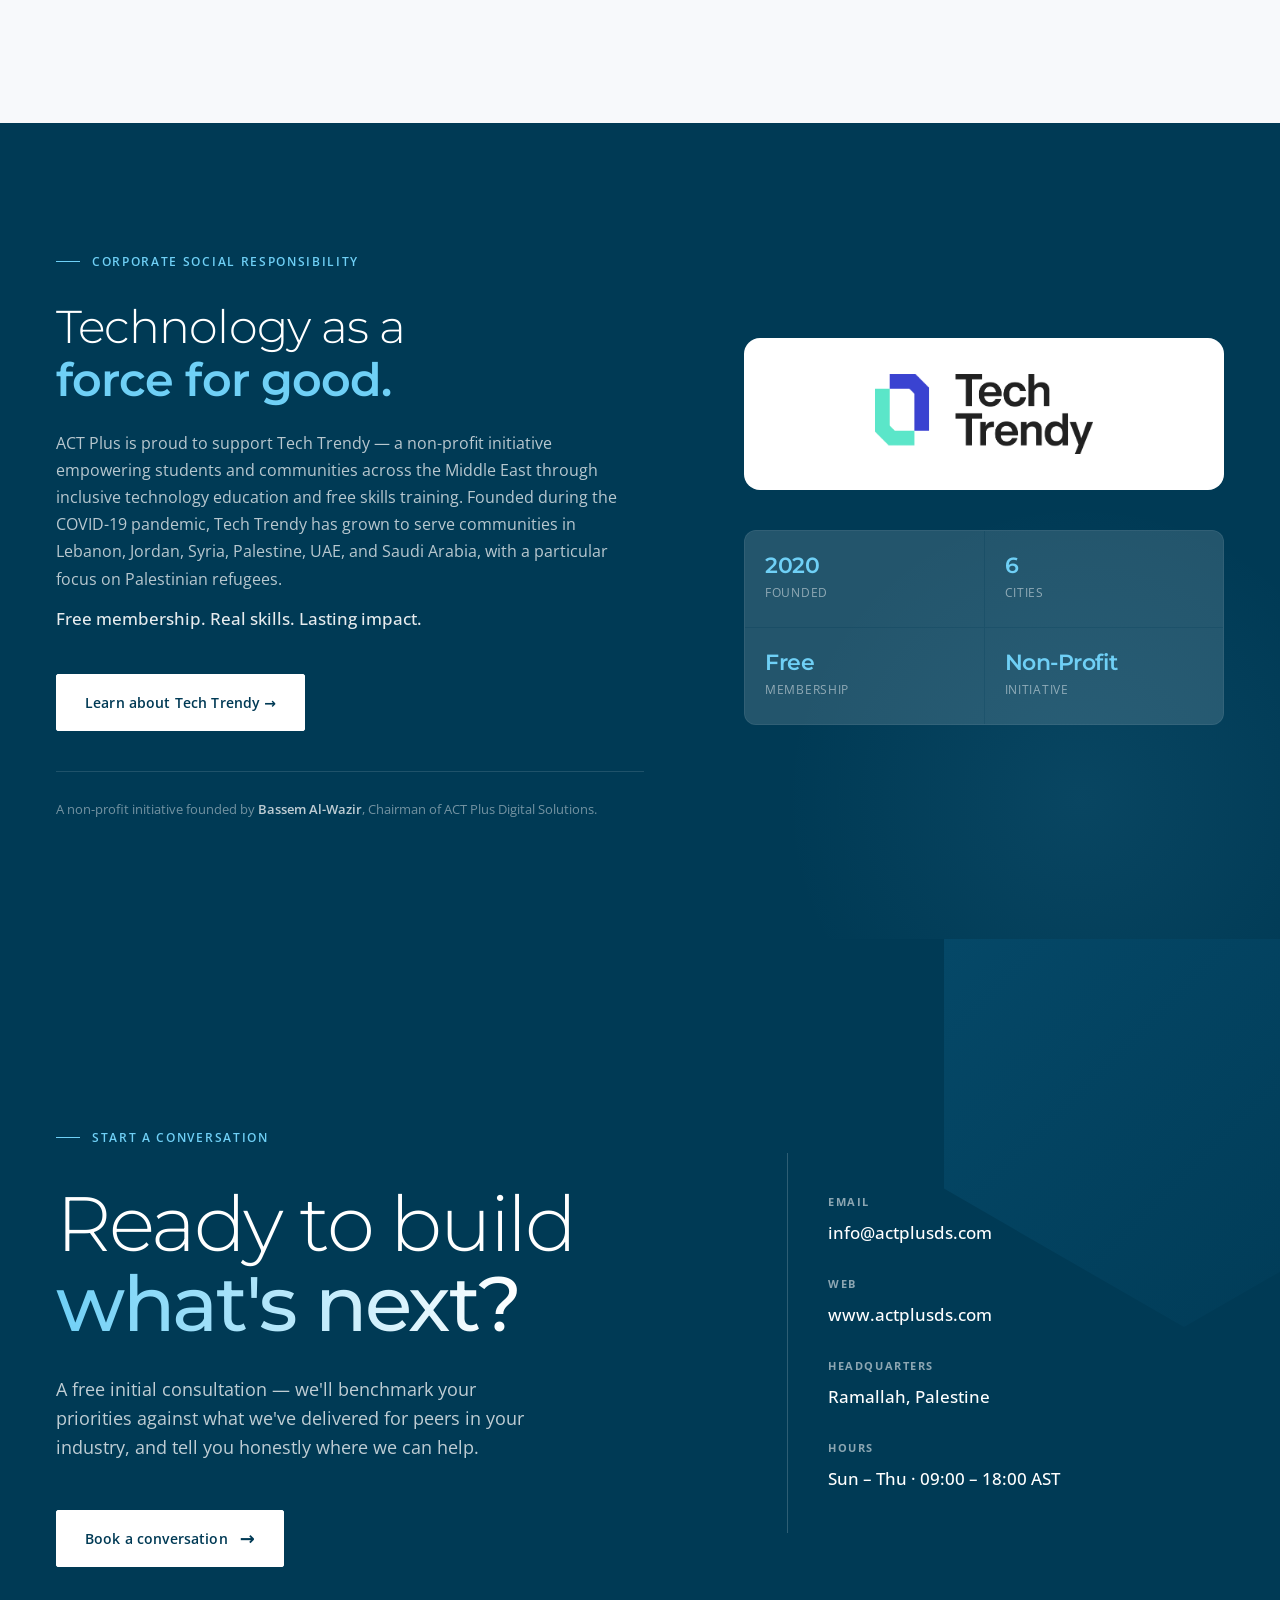
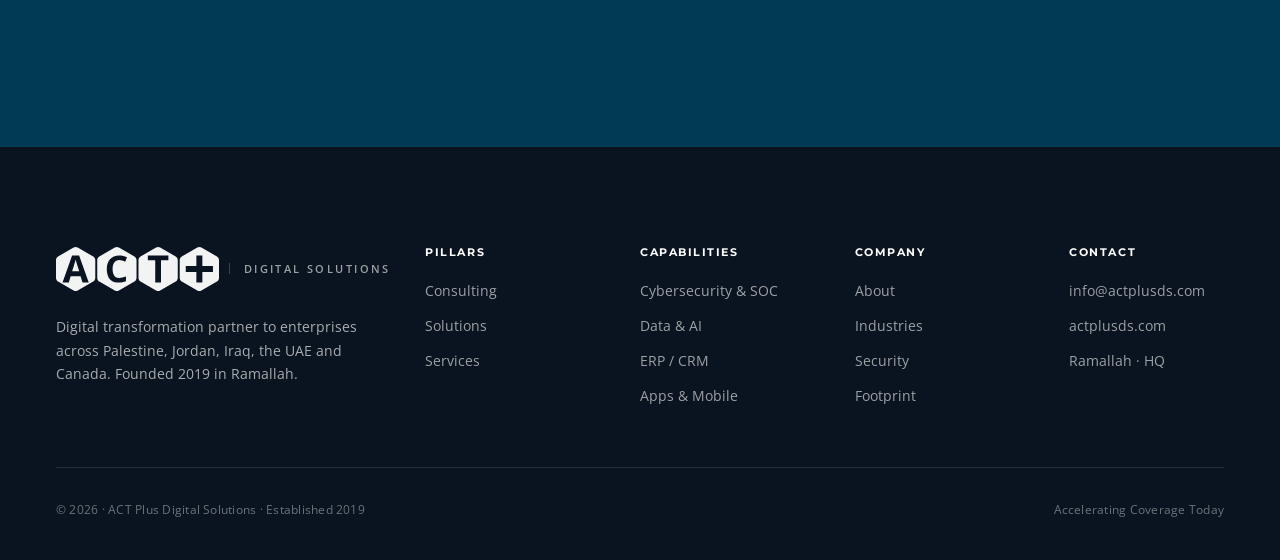
==== commit 8b8ad18c: "feat: mobile hamburger nav for all 10 pages + remove redundant CTA buttons - Adds hamburger menu wit" ====
--- a/index.html
+++ b/index.html
@@ -5,7 +5,7 @@
 <meta name="viewport" content="width=device-width, initial-scale=1.0" />
 <title>ACT Plus Digital Solutions — Enterprise Digital Transformation Partner | MENA</title>
 <meta name="description" content="ACT Plus Digital Solutions is an enterprise digital transformation partner headquartered in Ramallah — delivering IT strategy, engineering, cybersecurity and managed services across Palestine, Jordan, Iraq, UAE and the wider MENA region." />
-<meta name="keywords" content="digital transformation partner MENA, IT consulting Palestine, digital transformation UAE, digital transformation Jordan, IT consulting Middle East, software development Palestine, enterprise IT consulting MENA, cybersecurity SOC MENA, ACT Plus Digital Solutions, Ramallah IT company" />
+<meta name="keywords" content="digital transformation partner MENA, IT consulting company Palestine, IT consulting Palestine, digital transformation UAE, digital transformation Jordan, IT consulting Middle East, software development company Ramallah, enterprise IT consulting MENA, SOC as a service MENA, CTO on demand MENA, cybersecurity MENA, ACT Plus Digital Solutions" />
 <meta name="author" content="ACT Plus Digital Solutions" />
 <meta name="robots" content="index, follow" />
 <meta name="theme-color" content="#003A55" />
@@ -37,28 +37,84 @@
 <script type="application/ld+json">
 {
   "@context": "https://schema.org",
-  "@type": "Organization",
-  "name": "ACT Plus Digital Solutions",
-  "url": "https://actplusds.com",
-  "logo": "https://actplusds.com/assets/act-plus-logo.png",
-  "description": "Enterprise digital transformation partner headquartered in Ramallah, Palestine — delivering IT strategy, engineering, cybersecurity and managed services across MENA.",
-  "foundingLocation": {
-    "@type": "Place",
-    "name": "Ramallah, Palestine"
-  },
-  "areaServed": ["Palestine", "Jordan", "Iraq", "United Arab Emirates", "Saudi Arabia", "Egypt", "MENA"],
-  "address": {
-    "@type": "PostalAddress",
-    "addressLocality": "Ramallah",
-    "addressCountry": "PS"
-  },
-  "contactPoint": {
-    "@type": "ContactPoint",
-    "contactType": "sales",
-    "email": "info@actplusds.com"
-  },
-  "sameAs": [
-    "https://www.linkedin.com/company/act-plus-digital-solutions"
+  "@graph": [
+    {
+      "@type": ["Organization", "ProfessionalService"],
+      "@id": "https://actplusds.com/#organization",
+      "name": "ACT Plus Digital Solutions",
+      "alternateName": "ACT Plus",
+      "url": "https://actplusds.com",
+      "logo": {
+        "@type": "ImageObject",
+        "url": "https://actplusds.com/assets/act-plus-logo.png",
+        "width": 400,
+        "height": 120
+      },
+      "image": "https://actplusds.com/assets/act-plus-logo.png",
+      "description": "Enterprise digital transformation partner headquartered in Ramallah, Palestine — delivering IT strategy, engineering, cybersecurity and managed services across Palestine, Jordan, Iraq, UAE and the wider MENA region.",
+      "foundingDate": "2019",
+      "email": "info@actplusds.com",
+      "address": {
+        "@type": "PostalAddress",
+        "addressLocality": "Ramallah",
+        "addressRegion": "West Bank",
+        "addressCountry": "PS"
+      },
+      "geo": {
+        "@type": "GeoCoordinates",
+        "latitude": 31.9038,
+        "longitude": 35.2034
+      },
+      "areaServed": [
+        { "@type": "Country", "name": "Palestine" },
+        { "@type": "Country", "name": "Jordan" },
+        { "@type": "Country", "name": "Iraq" },
+        { "@type": "Country", "name": "United Arab Emirates" },
+        { "@type": "Country", "name": "Saudi Arabia" },
+        { "@type": "Country", "name": "Egypt" },
+        { "@type": "Country", "name": "Canada" }
+      ],
+      "knowsAbout": [
+        "Digital Transformation",
+        "IT Consulting",
+        "Custom Software Development",
+        "Cybersecurity",
+        "Security Operations Center",
+        "CTO as a Service",
+        "AI and Automation",
+        "Staff Augmentation",
+        "ERP Implementation",
+        "Mobile App Development"
+      ],
+      "contactPoint": [
+        {
+          "@type": "ContactPoint",
+          "contactType": "sales",
+          "email": "info@actplusds.com",
+          "availableLanguage": ["English", "Arabic"]
+        }
+      ],
+      "sameAs": [
+        "https://www.linkedin.com/company/act-plus-digital-solutions"
+      ]
+    },
+    {
+      "@type": "WebSite",
+      "@id": "https://actplusds.com/#website",
+      "url": "https://actplusds.com",
+      "name": "ACT Plus Digital Solutions",
+      "inLanguage": ["en", "ar"],
+      "publisher": { "@id": "https://actplusds.com/#organization" }
+    },
+    {
+      "@type": "WebPage",
+      "@id": "https://actplusds.com/#webpage",
+      "url": "https://actplusds.com/",
+      "name": "ACT Plus Digital Solutions — Enterprise Digital Transformation Partner | MENA",
+      "isPartOf": { "@id": "https://actplusds.com/#website" },
+      "about": { "@id": "https://actplusds.com/#organization" },
+      "description": "Enterprise digital transformation partner headquartered in Ramallah — delivering IT strategy, engineering, cybersecurity and managed services across MENA."
+    }
   ]
 }
 </script>
@@ -643,6 +699,9 @@
   .cap-row { grid-template-columns: 40px 1fr; gap: 16px; }
   .cap-row .d, .cap-row .t { grid-column: 2; text-align: left; }
   .nav-links { display: none; }
+  .nav .lang-toggle { display: none; }
+  .nav .btn { display: none; }
+  .hamburger { display: flex; }
   .hero-footer { position: static; display: flex; flex-direction: column; gap: 14px; align-items: flex-start; padding: 24px; }
   .hero-footer .hf-locs { flex-wrap: wrap; gap: 22px; justify-content: flex-start; }
   .cta-contact { border-left: 0; padding-left: 0; border-top: 1px solid rgba(255,255,255,0.18); padding-top: 40px; }
@@ -650,6 +709,16 @@
   .hero-meaning { grid-template-columns: 1fr; gap: 24px; margin-top: 56px; }
   .logo-full { height: 34px; }
 }
+/* MOBILE NAV */
+.hamburger { display: none; flex-direction: column; gap: 5px; cursor: pointer; padding: 8px; border: none; background: none; margin-left: auto; }
+.hamburger span { display: block; width: 22px; height: 2px; background: var(--ink); border-radius: 1px; transition: transform 250ms, opacity 250ms; }
+.hamburger.open span:nth-child(1) { transform: translateY(7px) rotate(45deg); }
+.hamburger.open span:nth-child(2) { opacity: 0; }
+.hamburger.open span:nth-child(3) { transform: translateY(-7px) rotate(-45deg); }
+.mobile-menu { display: none; position: fixed; inset: 0; z-index: 99; background: #fff; flex-direction: column; padding: 88px 28px 40px; overflow-y: auto; }
+.mobile-menu.open { display: flex; }
+.mobile-menu .mm-link { font-family: var(--font-display); font-size: 20px; font-weight: 600; color: var(--ink); padding: 18px 0; border-bottom: 1px solid var(--line); display: block; text-decoration: none; }
+.mobile-menu .mm-footer { margin-top: 32px; display: flex; flex-direction: column; gap: 14px; }
 </style>
 </head>
 <body>
@@ -670,7 +739,20 @@
   </div>
   <a href="ar/index.html" class="lang-toggle">عربي</a>
   <a href="contact.html" class="btn" style="padding:12px 22px;"><span>Book a conversation</span><span class="ar">→</span></a>
+  <button class="hamburger" id="hamburger" aria-label="Open menu" aria-expanded="false"><span></span><span></span><span></span></button>
 </nav>
+<div class="mobile-menu" id="mobile-menu">
+  <a href="#intro" class="mm-link">About</a>
+  <a href="#pillars" class="mm-link">Expertise</a>
+  <a href="#industries" class="mm-link">Industries</a>
+  <a href="#soc" class="mm-link">Security</a>
+  <a href="partners.html" class="mm-link">Partners</a>
+  <a href="contact.html" class="mm-link">Contact</a>
+  <div class="mm-footer">
+    <a href="ar/index.html" class="lang-toggle">عربي</a>
+    <a href="contact.html" class="btn"><span>Book a conversation</span><span class="ar">→</span></a>
+  </div>
+</div>
 
 <!-- HERO -->
 <section class="hero">
@@ -1187,7 +1269,6 @@
         <p>A free initial consultation — we'll benchmark your priorities against what we've delivered for peers in your industry, and tell you honestly where we can help.</p>
         <div class="cta-ctas">
           <a href="mailto:info@actplusds.com" class="btn"><span>Book a conversation</span><span class="ar">→</span></a>
-          <a href="https://www.actplusds.com" class="btn btn-light"><span>Visit actplusds.com</span><span class="ar">↗</span></a>
         </div>
       </div>
       <div class="cta-contact">
@@ -1252,6 +1333,25 @@
   window.addEventListener('scroll', onScroll, { passive: true });
   onScroll();
 })();
+(function(){
+  var btn = document.getElementById('hamburger');
+  var menu = document.getElementById('mobile-menu');
+  if(!btn||!menu) return;
+  btn.addEventListener('click', function(){
+    var open = menu.classList.toggle('open');
+    btn.classList.toggle('open', open);
+    btn.setAttribute('aria-expanded', open);
+    document.body.style.overflow = open ? 'hidden' : '';
+  });
+  menu.querySelectorAll('.mm-link').forEach(function(a){
+    a.addEventListener('click', function(){
+      menu.classList.remove('open');
+      btn.classList.remove('open');
+      btn.setAttribute('aria-expanded','false');
+      document.body.style.overflow = '';
+    });
+  });
+})();
 </script>
 
 </body>
